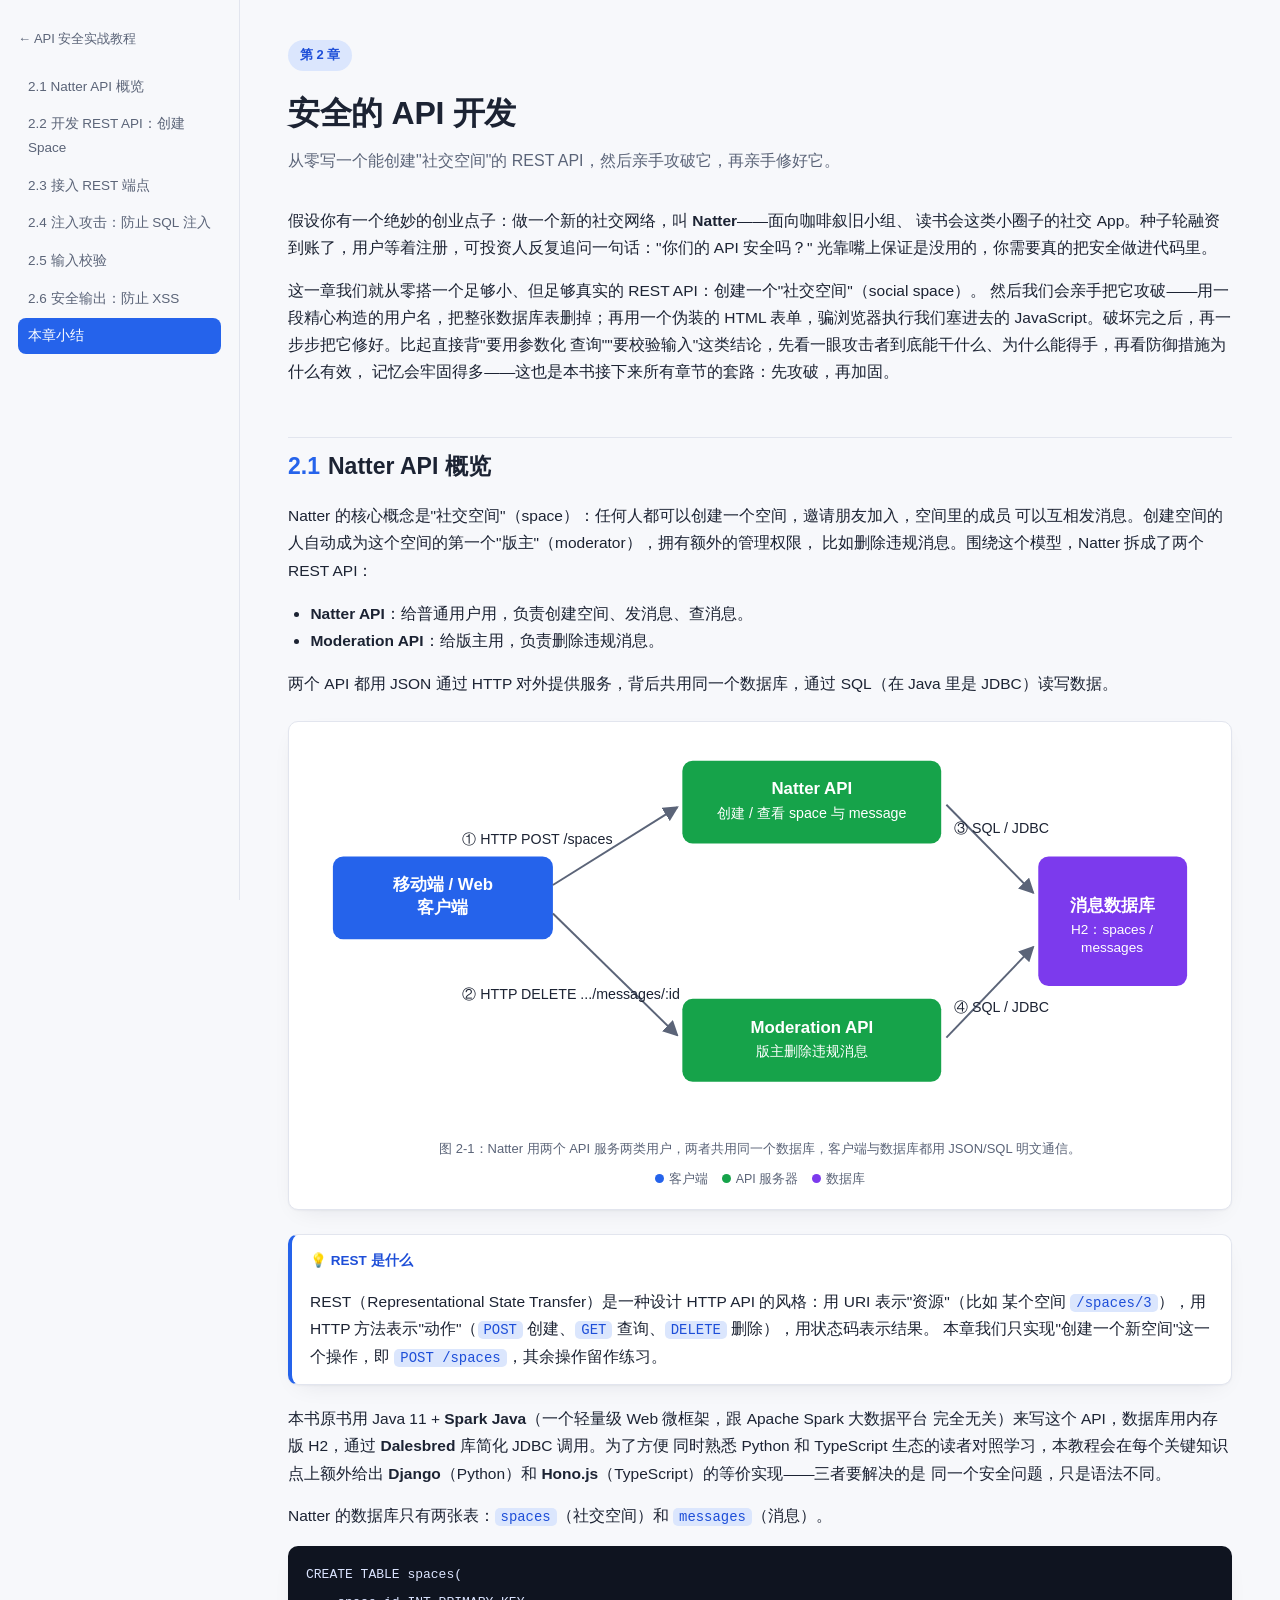
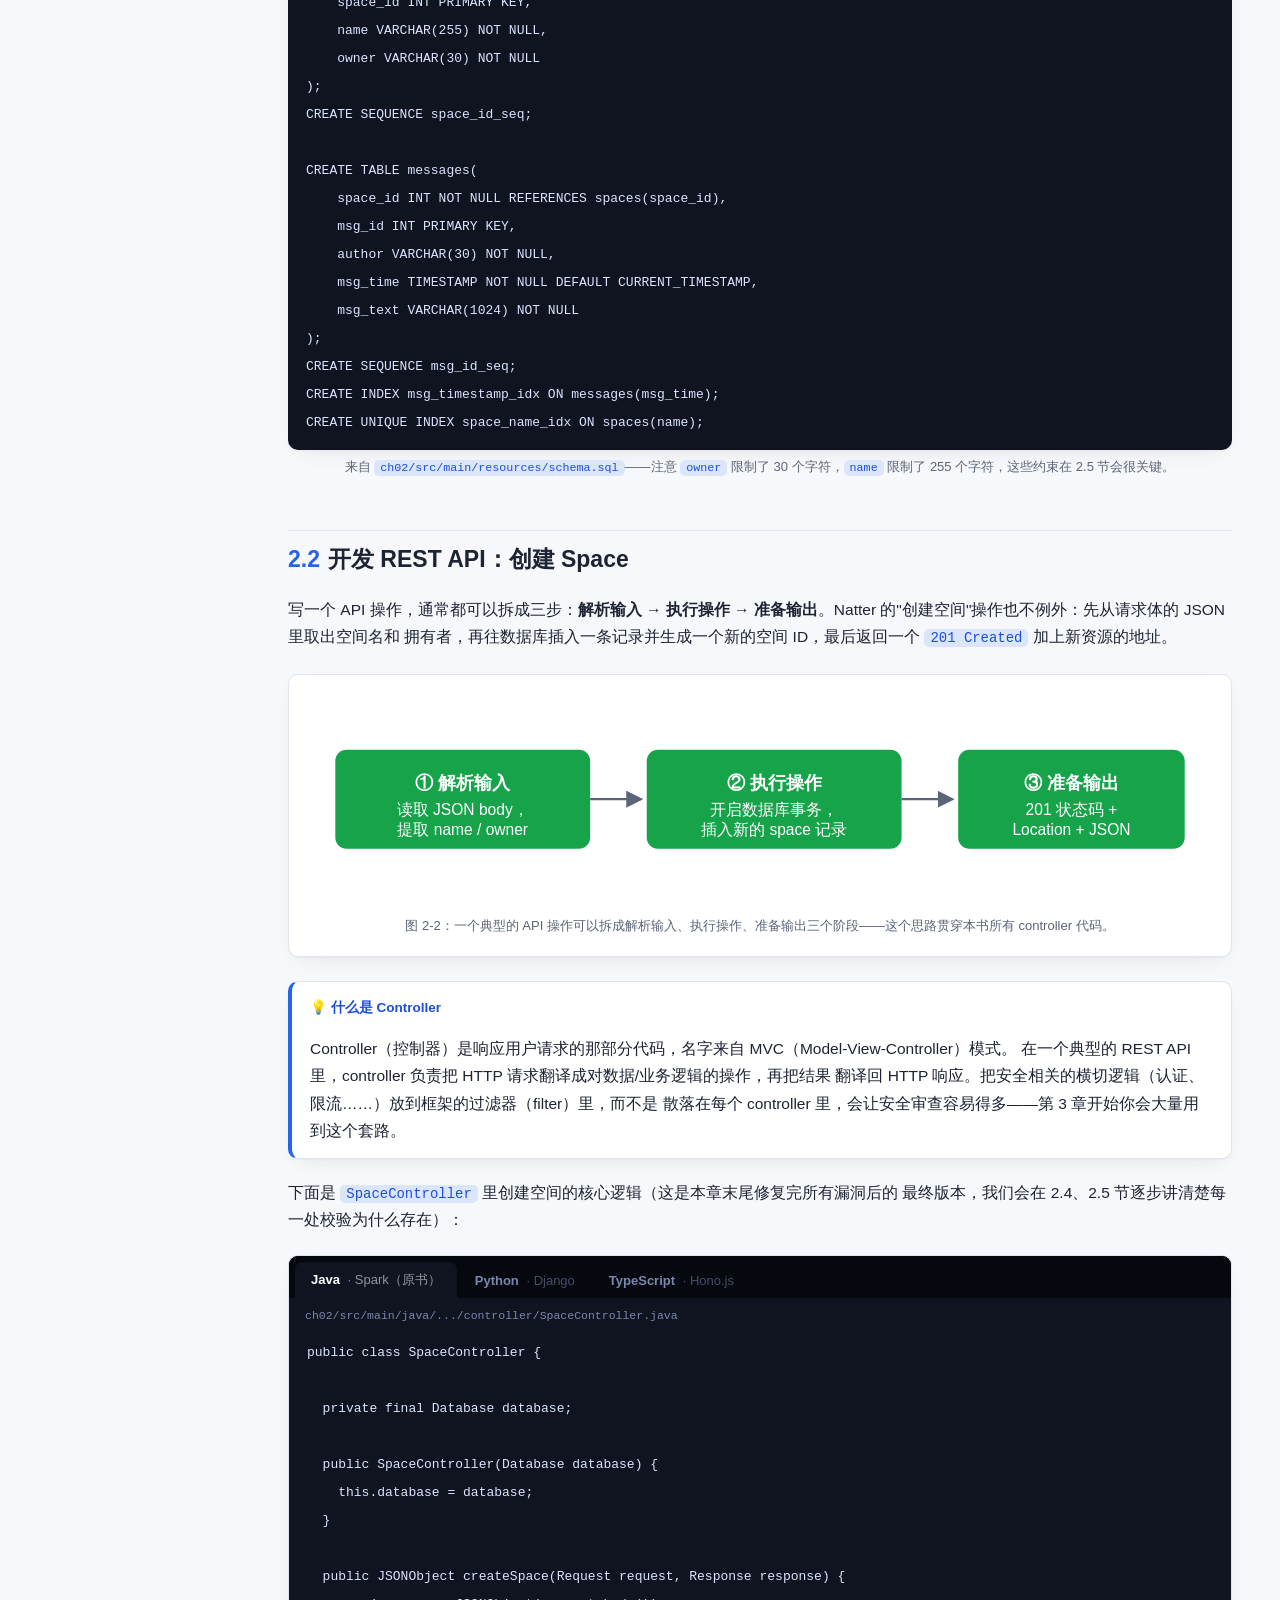
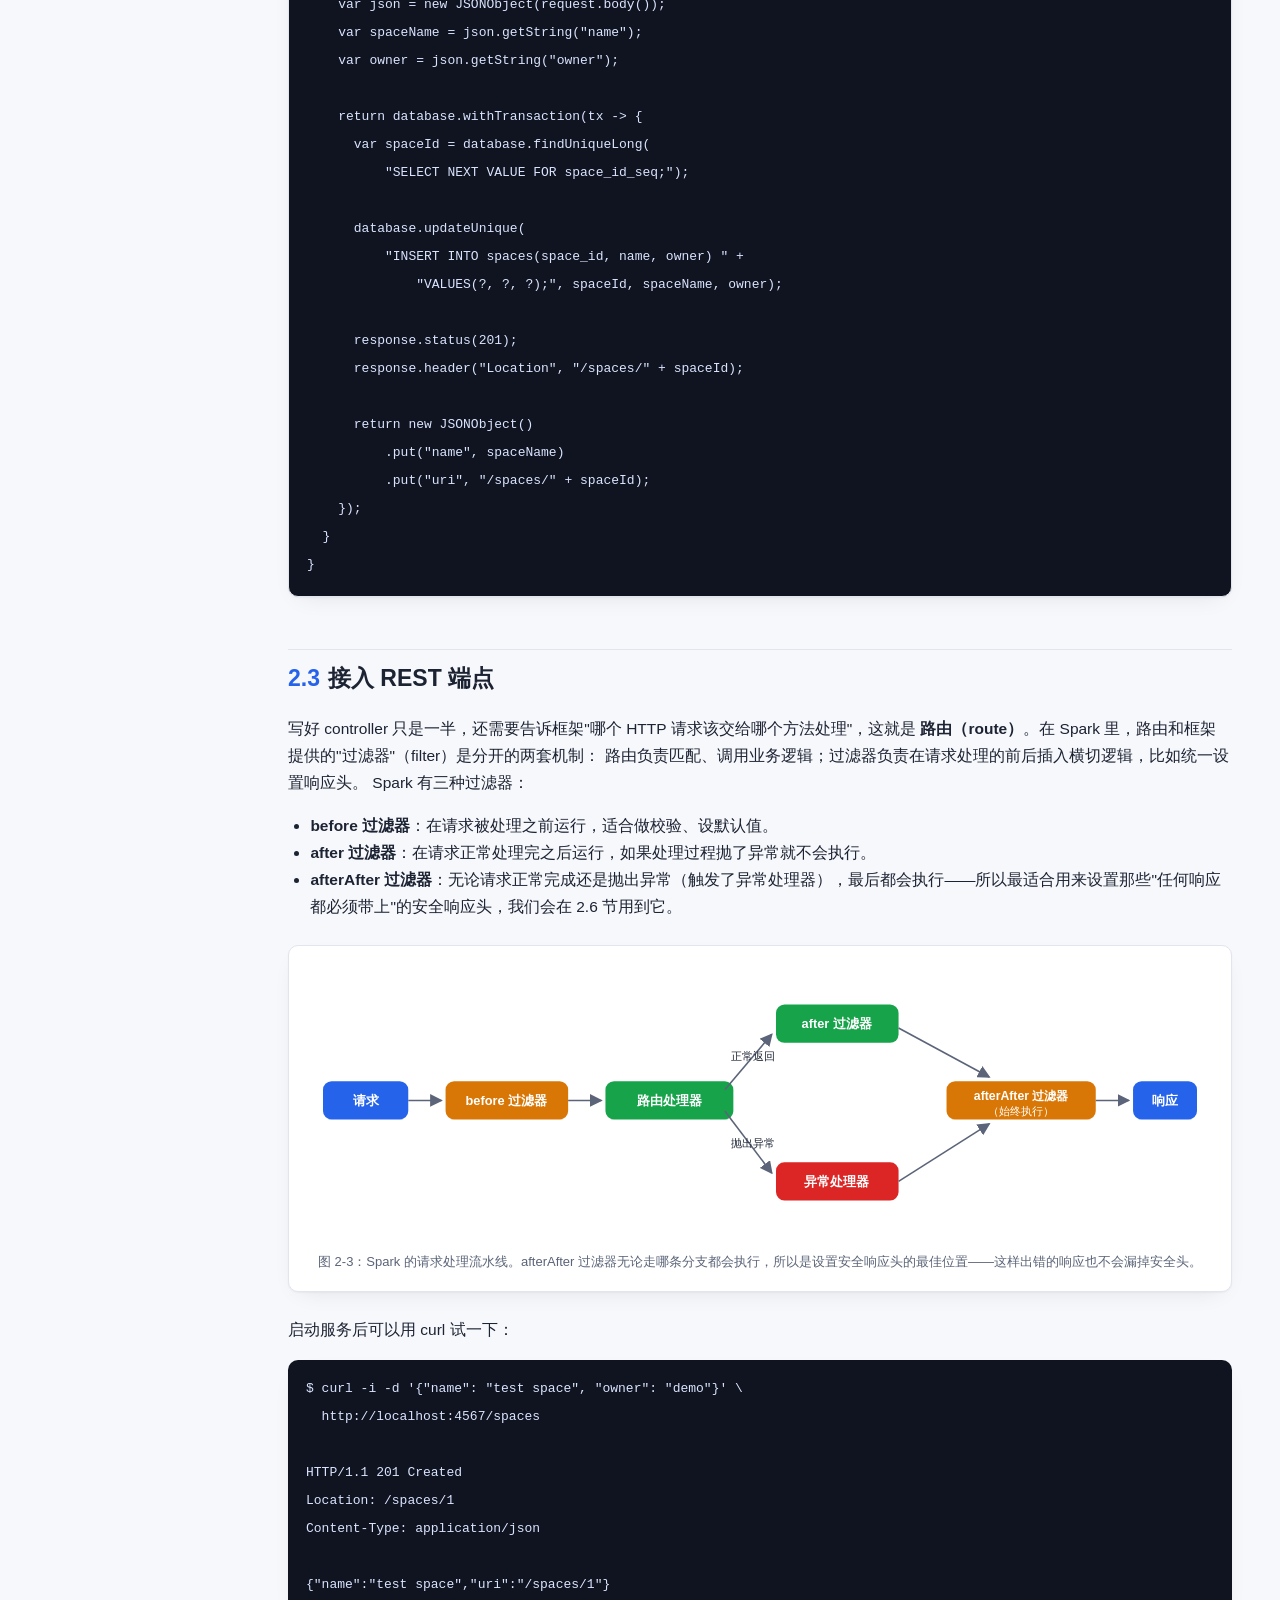
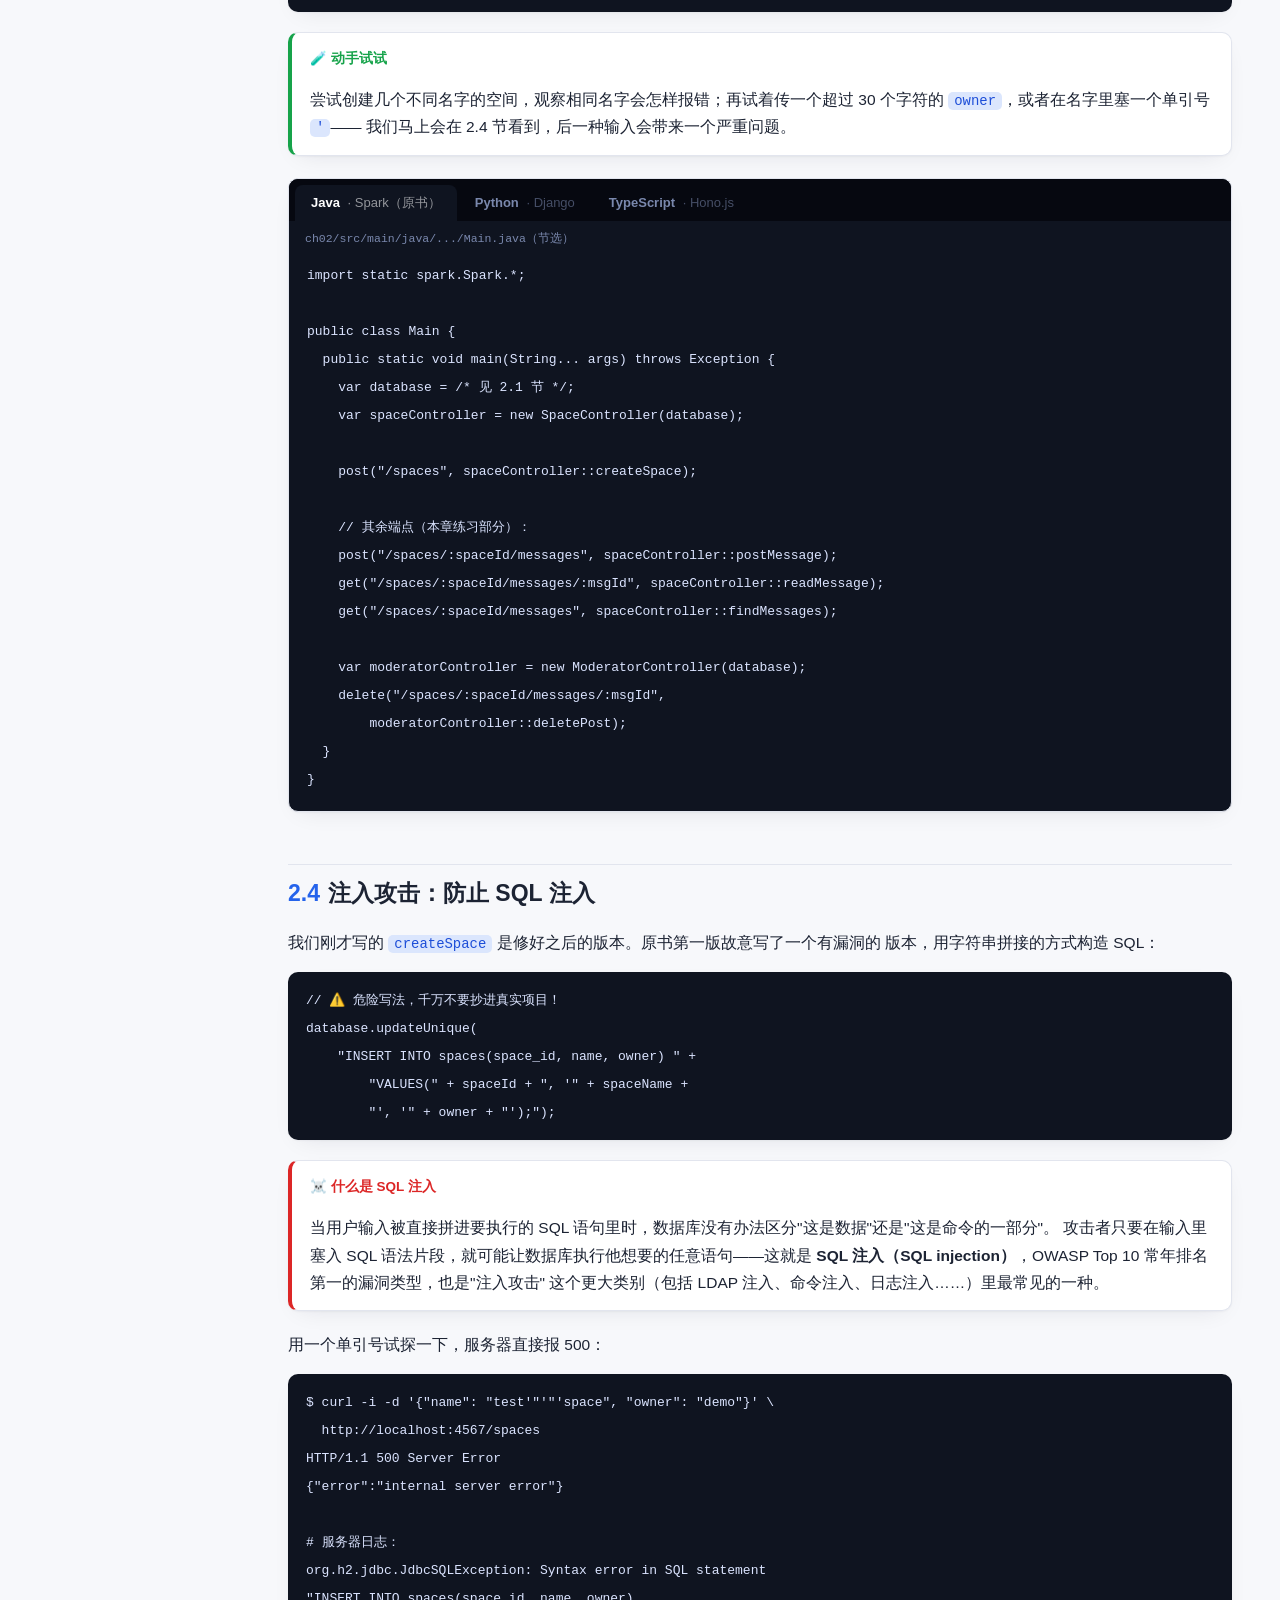
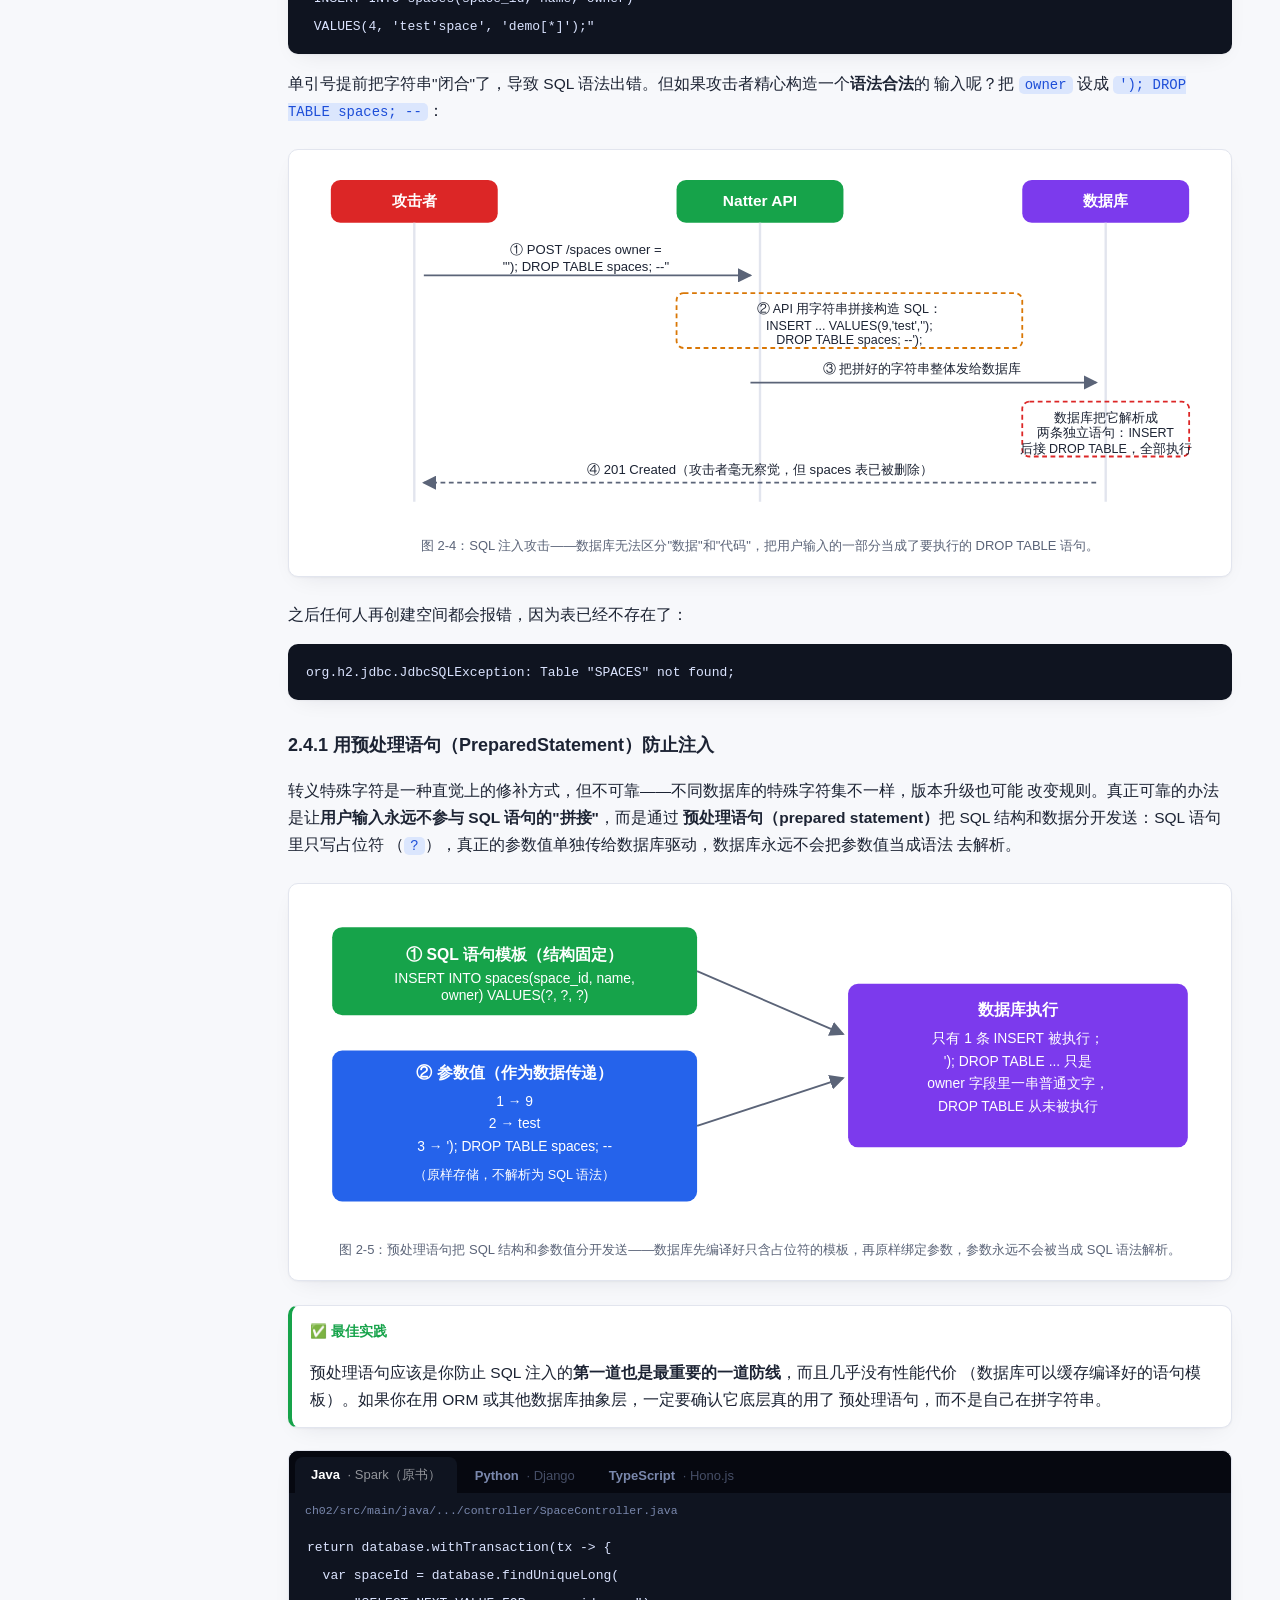
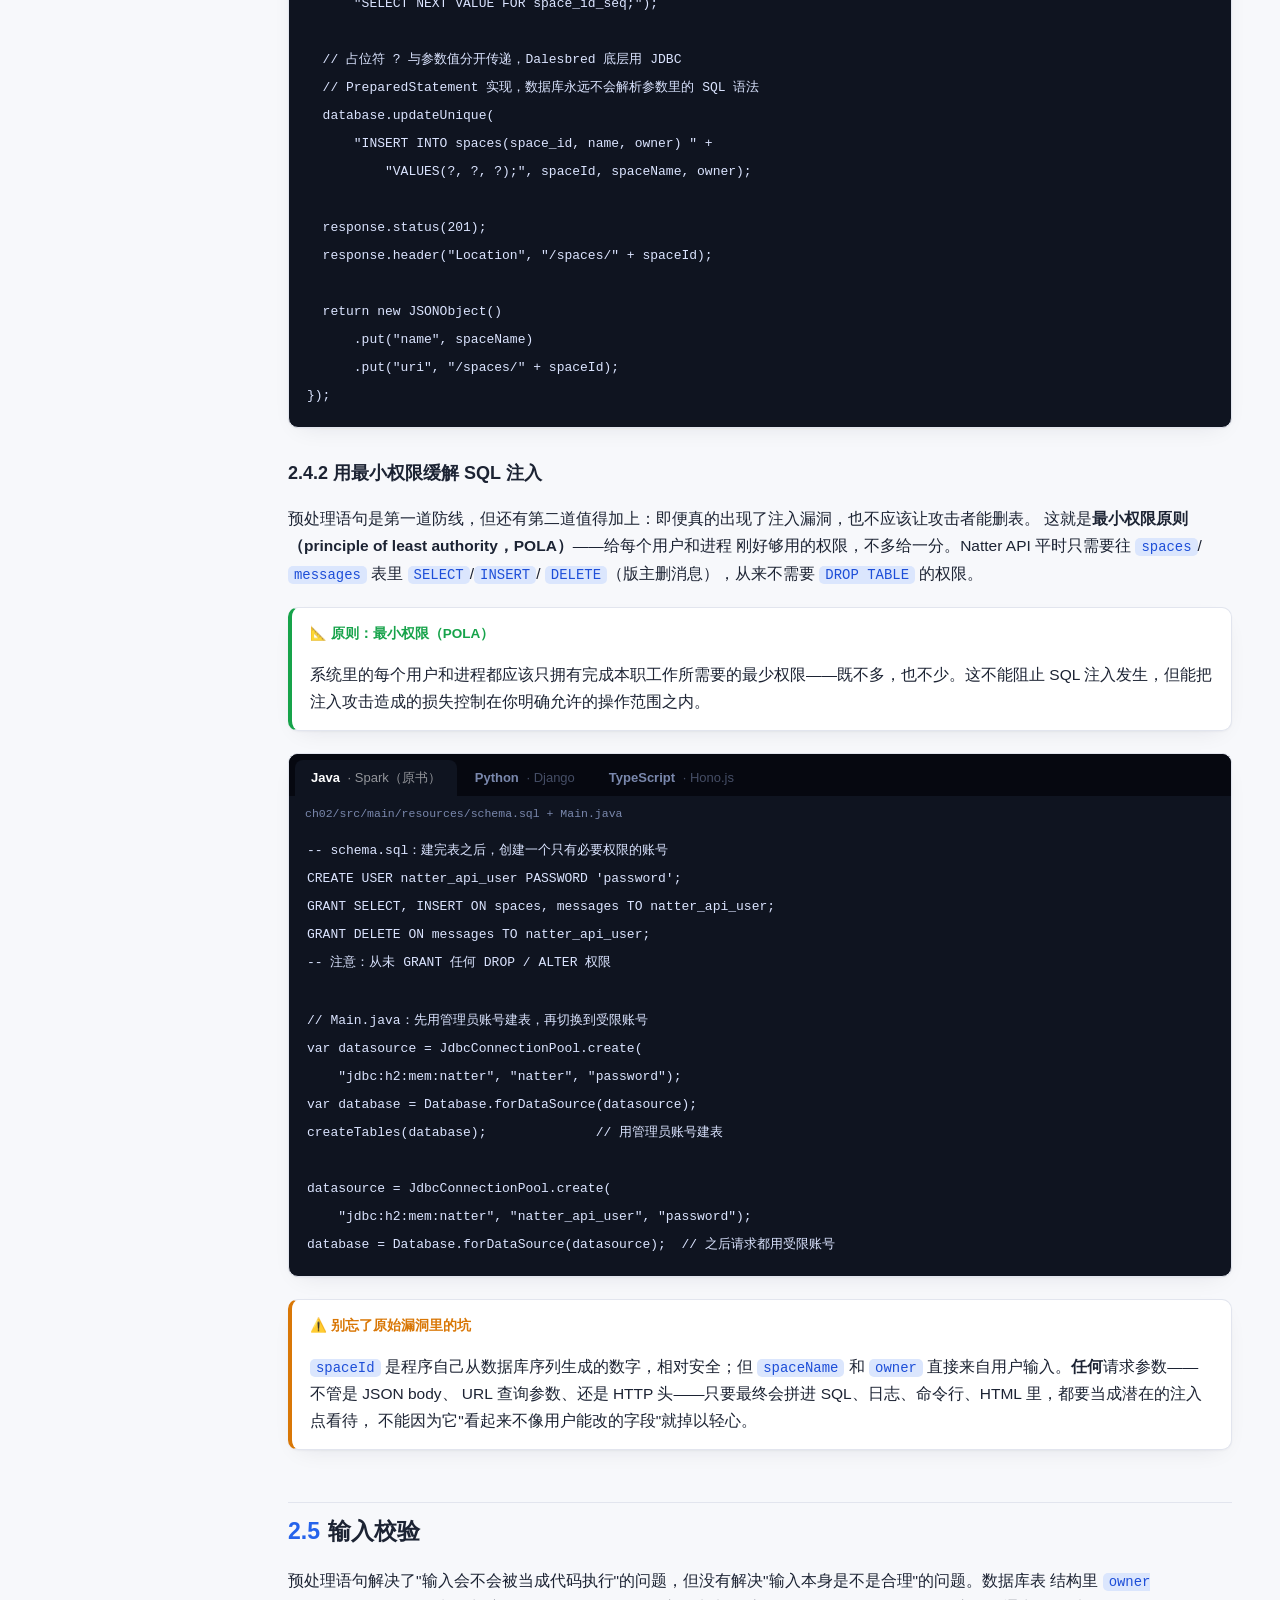
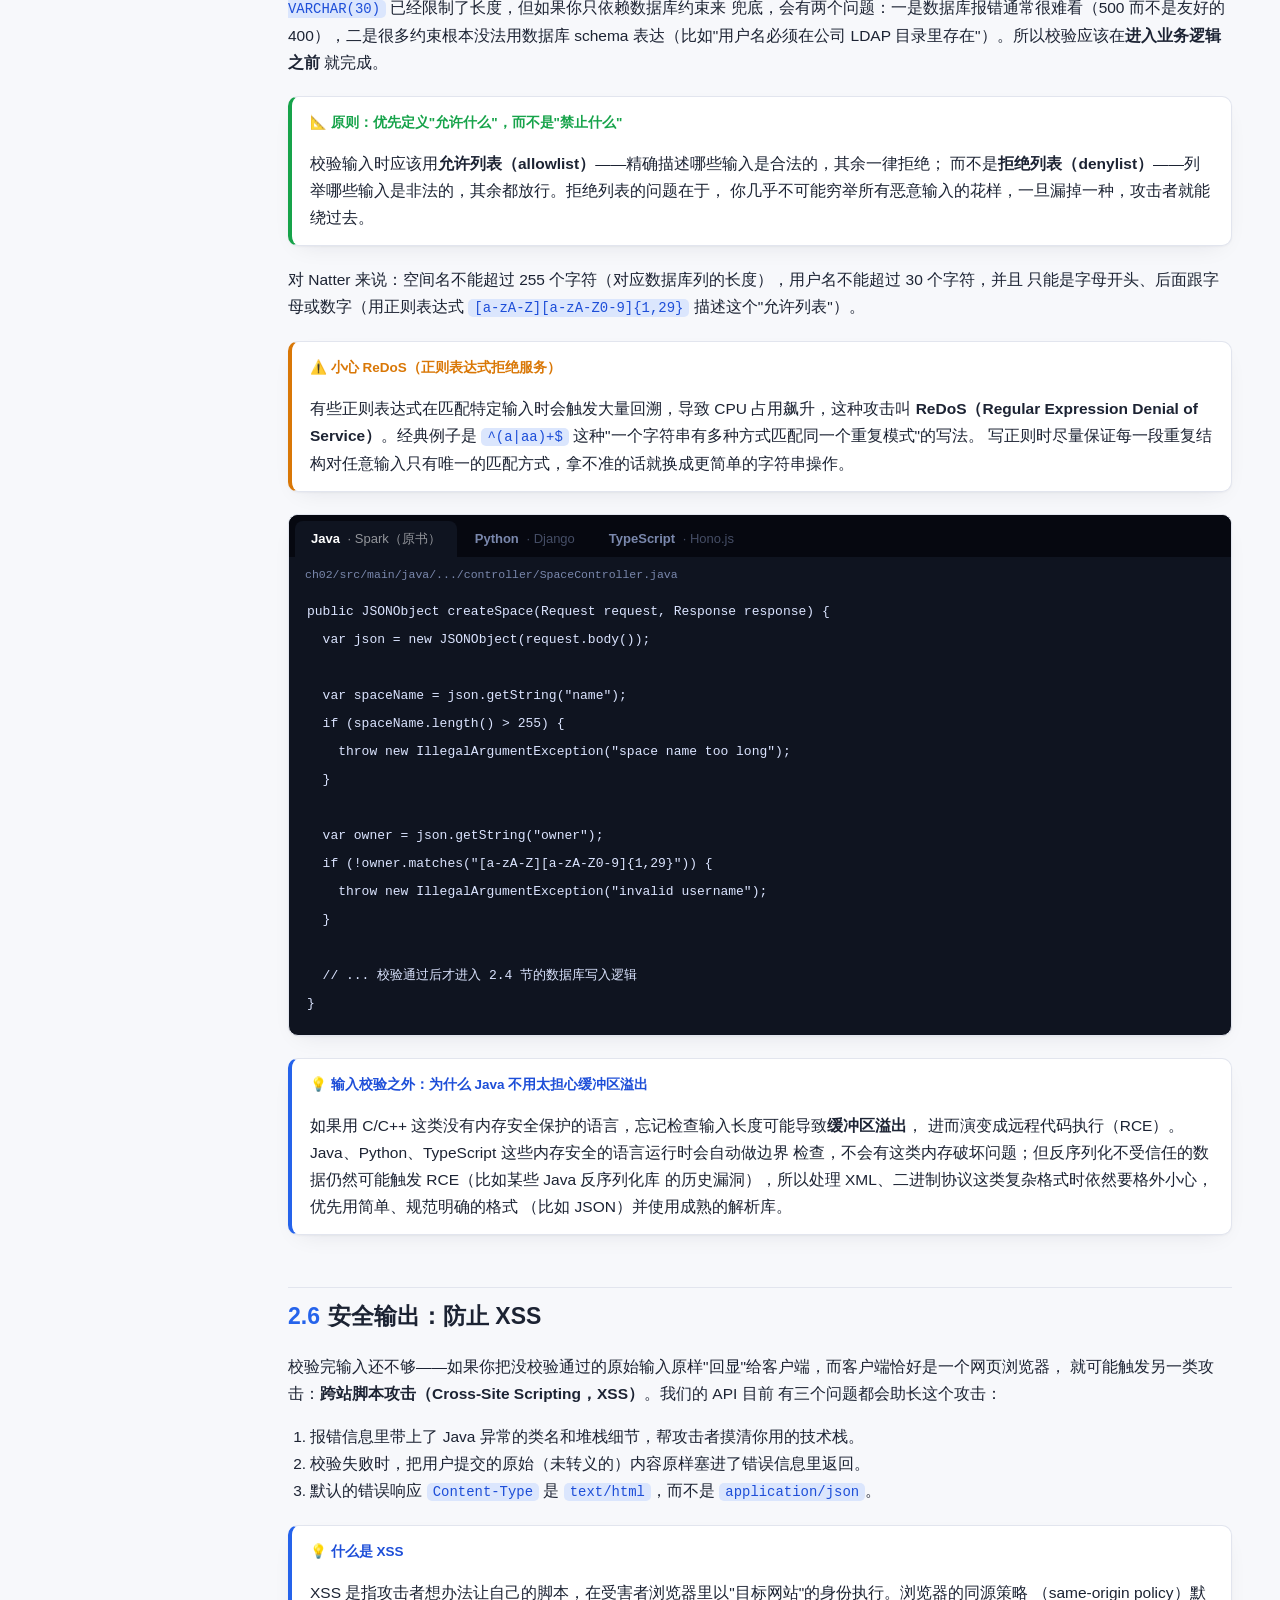
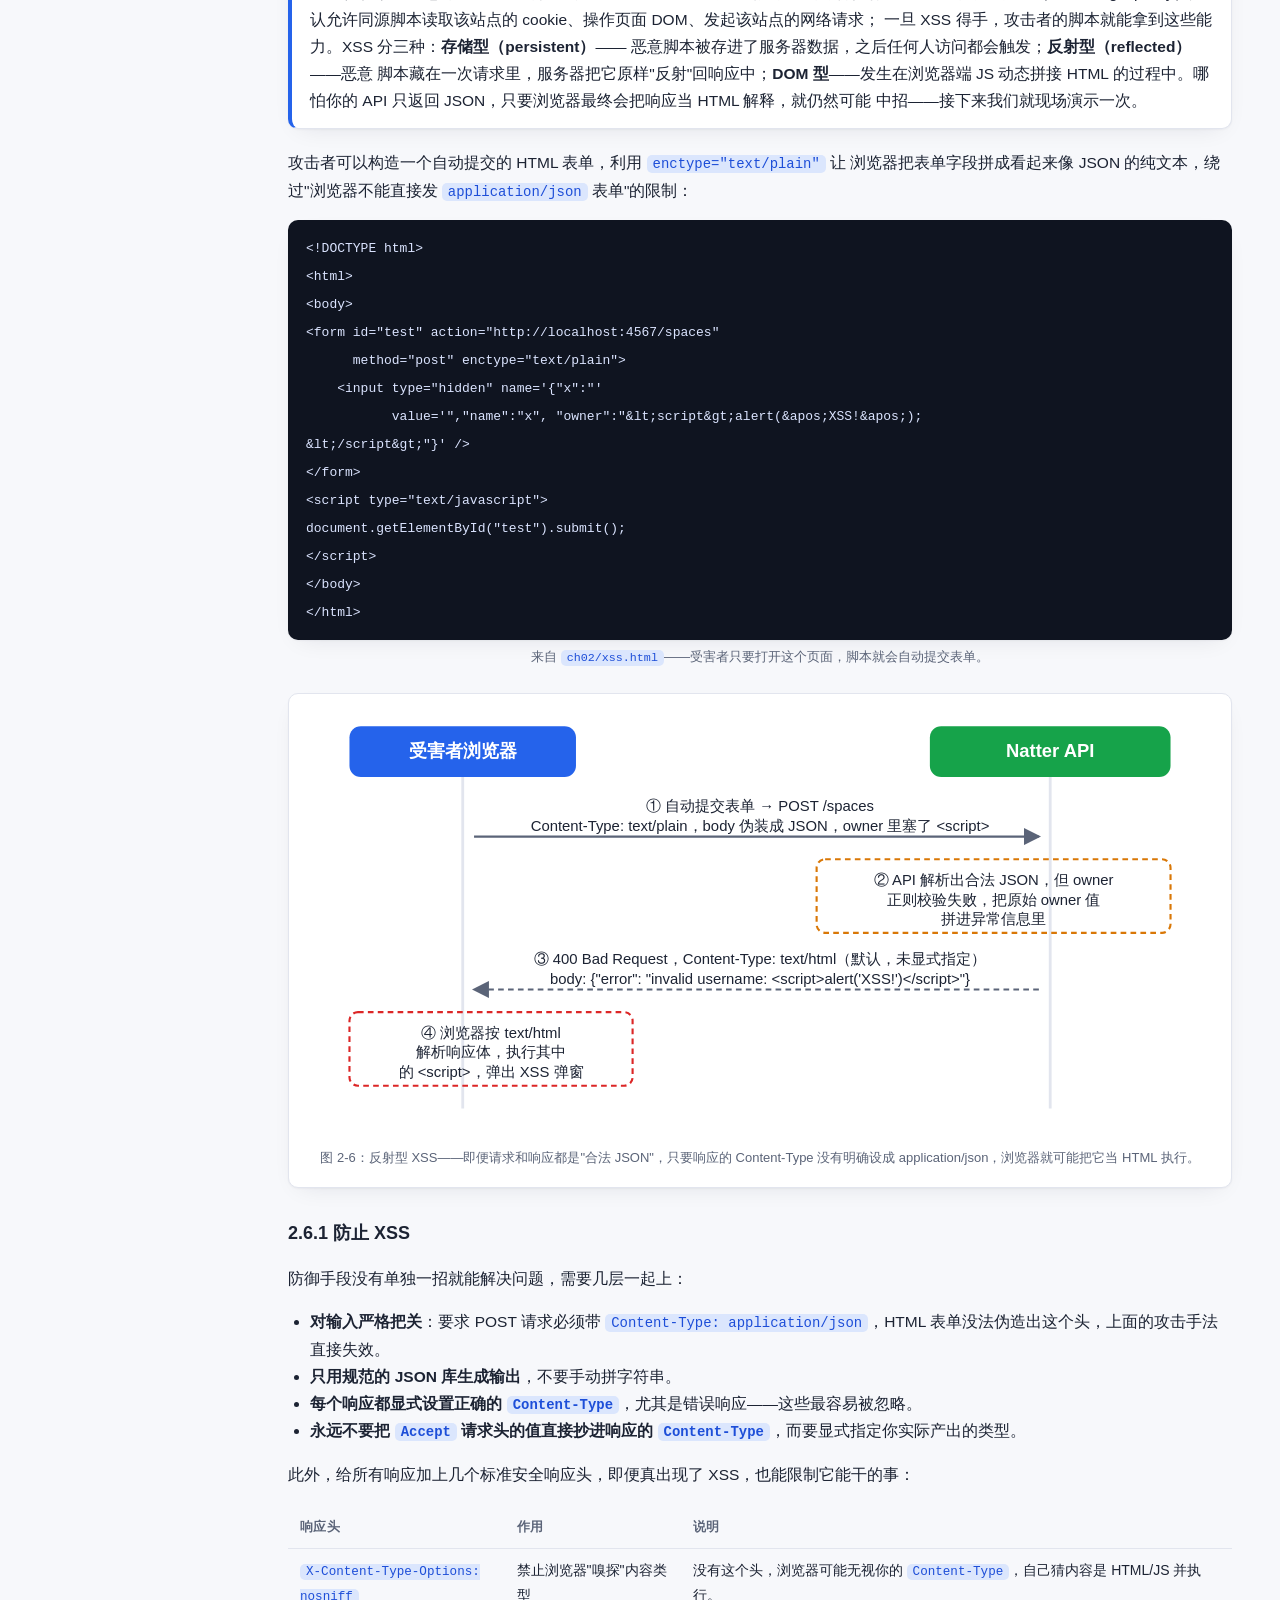
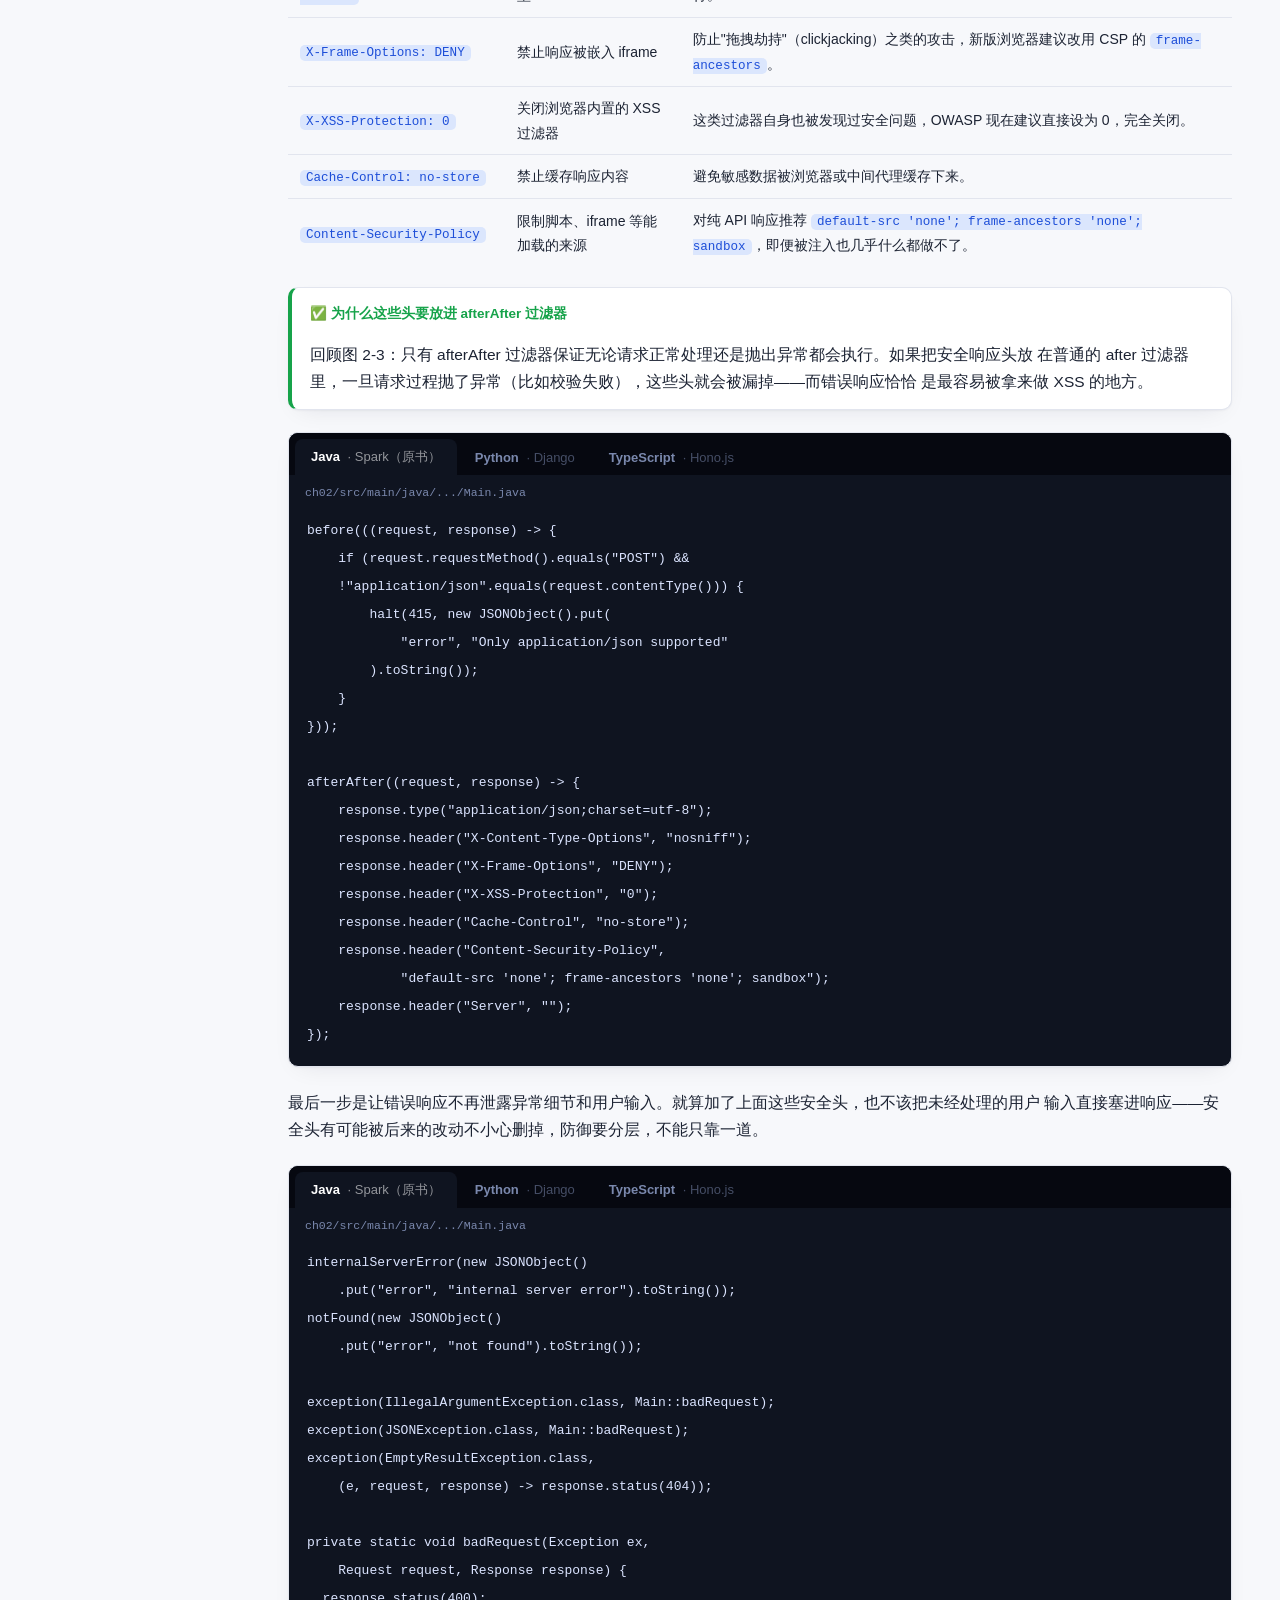
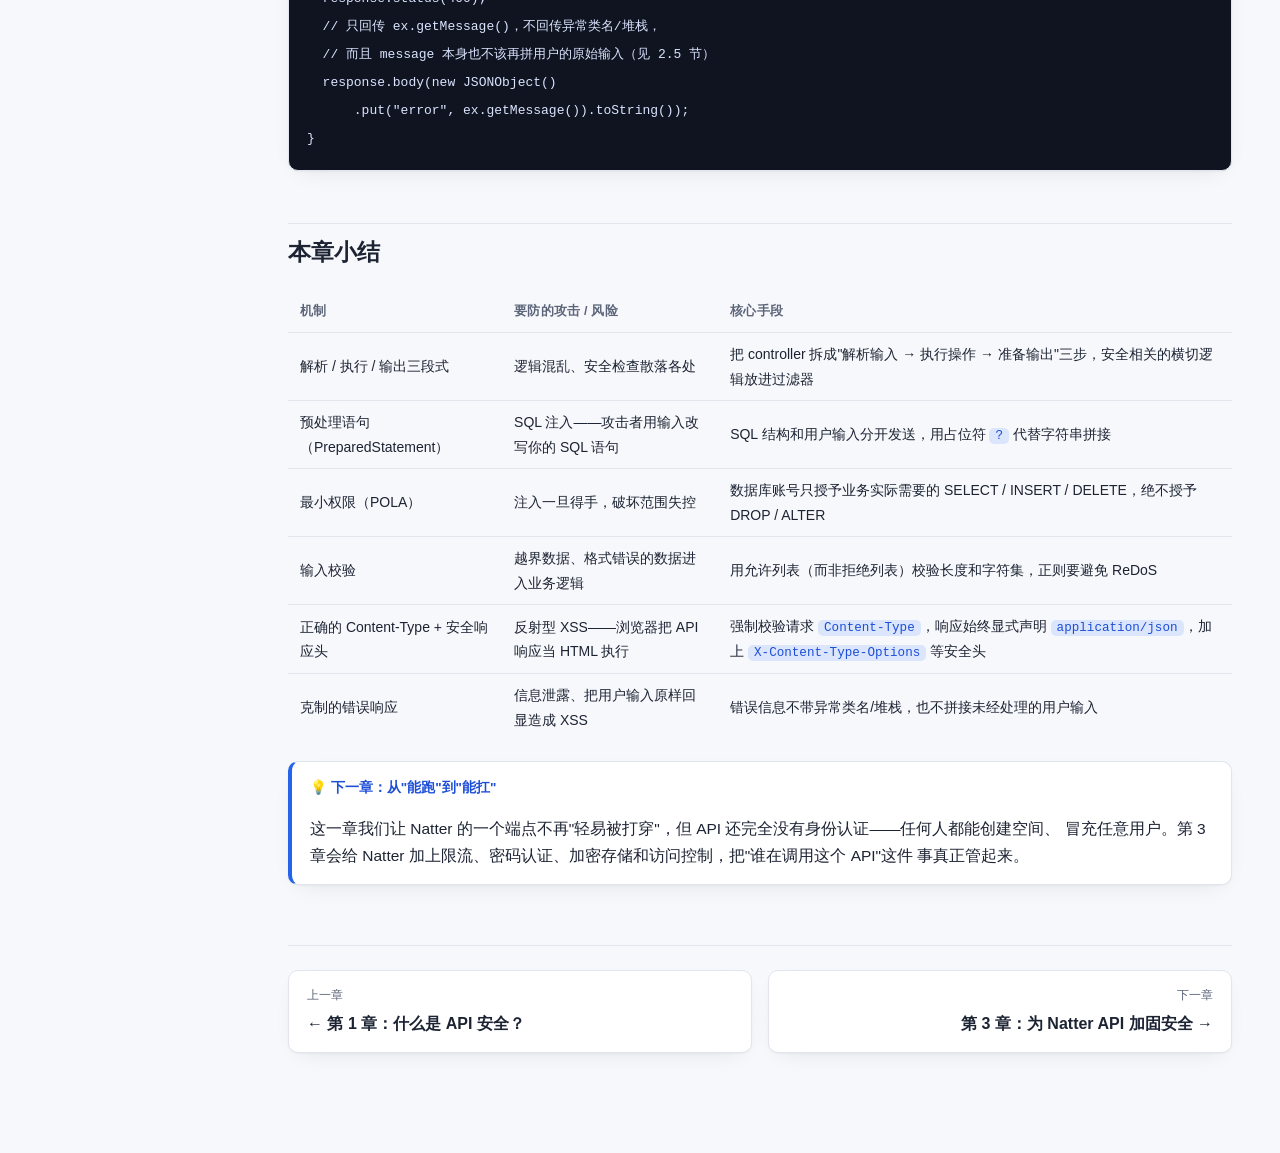
==== ch02/tutorial.html @ 46d84a1b "Add Natter book source and Chinese teaching tutorials for all 13 chapters Import the original API Se" ====
<!doctype html>
<html lang="zh-CN">
<head>
<meta charset="utf-8">
<meta name="viewport" content="width=device-width, initial-scale=1">
<title>第 2 章：安全的 API 开发 · API 安全实战教程</title>
<link rel="stylesheet" href="../assets/tutorial.css">
</head>
<body>
<div class="layout">
  <aside class="sidebar">
    <a class="brand" href="../index.html">← API 安全实战教程</a>
    <nav>
      <a href="#s1">2.1 Natter API 概览</a>
      <a href="#s2">2.2 开发 REST API：创建 Space</a>
      <a href="#s3">2.3 接入 REST 端点</a>
      <a href="#s4">2.4 注入攻击：防止 SQL 注入</a>
      <a href="#s5">2.5 输入校验</a>
      <a href="#s6">2.6 安全输出：防止 XSS</a>
      <a href="#s7">本章小结</a>
    </nav>
  </aside>
  <main>
    <span class="kicker">第 2 章</span>
    <h1>安全的 API 开发</h1>
    <p class="subtitle">从零写一个能创建"社交空间"的 REST API，然后亲手攻破它，再亲手修好它。</p>

    <p>
      假设你有一个绝妙的创业点子：做一个新的社交网络，叫 <strong>Natter</strong>——面向咖啡叙旧小组、
      读书会这类小圈子的社交 App。种子轮融资到账了，用户等着注册，可投资人反复追问一句话："你们的
      API 安全吗？" 光靠嘴上保证是没用的，你需要真的把安全做进代码里。
    </p>
    <p>
      这一章我们就从零搭一个足够小、但足够真实的 REST API：创建一个"社交空间"（social space）。
      然后我们会亲手把它攻破——用一段精心构造的用户名，把整张数据库表删掉；再用一个伪装的 HTML
      表单，骗浏览器执行我们塞进去的 JavaScript。破坏完之后，再一步步把它修好。比起直接背"要用参数化
      查询""要校验输入"这类结论，先看一眼攻击者到底能干什么、为什么能得手，再看防御措施为什么有效，
      记忆会牢固得多——这也是本书接下来所有章节的套路：先攻破，再加固。
    </p>

    <h2 id="s1"><span class="num">2.1</span>Natter API 概览</h2>
    <p>
      Natter 的核心概念是"社交空间"（space）：任何人都可以创建一个空间，邀请朋友加入，空间里的成员
      可以互相发消息。创建空间的人自动成为这个空间的第一个"版主"（moderator），拥有额外的管理权限，
      比如删除违规消息。围绕这个模型，Natter 拆成了两个 REST API：
    </p>
    <ul>
      <li><strong>Natter API</strong>：给普通用户用，负责创建空间、发消息、查消息。</li>
      <li><strong>Moderation API</strong>：给版主用，负责删除违规消息。</li>
    </ul>
    <p>两个 API 都用 JSON 通过 HTTP 对外提供服务，背后共用同一个数据库，通过 SQL（在 Java 里是 JDBC）读写数据。</p>

    <figure class="diagram">
      <svg viewBox="0 0 700 300" role="img" aria-label="Natter 部署架构：客户端通过 HTTP 访问 Natter API 和 Moderation API，两者都通过 SQL 连接同一个数据库">
        <defs>
          <marker id="arrow1" markerWidth="8" markerHeight="8" refX="7" refY="4" orient="auto">
            <path d="M0,0 L8,4 L0,8 Z" fill="#5b6478"/>
          </marker>
        </defs>
        <rect x="20" y="90" width="170" height="64" rx="8" fill="#2563eb"/>
        <text x="105" y="116" text-anchor="middle" fill="#fff" font-size="13" font-weight="600">移动端 / Web</text>
        <text x="105" y="134" text-anchor="middle" fill="#fff" font-size="13" font-weight="600">客户端</text>

        <rect x="290" y="16" width="200" height="64" rx="8" fill="#16a34a"/>
        <text x="390" y="42" text-anchor="middle" fill="#fff" font-size="13" font-weight="600">Natter API</text>
        <text x="390" y="60" text-anchor="middle" fill="#fff" font-size="11">创建 / 查看 space 与 message</text>

        <rect x="290" y="200" width="200" height="64" rx="8" fill="#16a34a"/>
        <text x="390" y="226" text-anchor="middle" fill="#fff" font-size="13" font-weight="600">Moderation API</text>
        <text x="390" y="244" text-anchor="middle" fill="#fff" font-size="11">版主删除违规消息</text>

        <rect x="565" y="90" width="115" height="100" rx="8" fill="#7c3aed"/>
        <text x="622" y="132" text-anchor="middle" fill="#fff" font-size="13" font-weight="600">消息数据库</text>
        <text x="622" y="150" text-anchor="middle" fill="#fff" font-size="10.5">H2：spaces /</text>
        <text x="622" y="164" text-anchor="middle" fill="#fff" font-size="10.5">messages</text>

        <line x1="190" y1="112" x2="286" y2="52" stroke="#5b6478" stroke-width="1.5" marker-end="url(#arrow1)"/>
        <line x1="190" y1="134" x2="286" y2="228" stroke="#5b6478" stroke-width="1.5" marker-end="url(#arrow1)"/>
        <line x1="494" y1="50" x2="561" y2="118" stroke="#5b6478" stroke-width="1.5" marker-end="url(#arrow1)"/>
        <line x1="494" y1="230" x2="561" y2="160" stroke="#5b6478" stroke-width="1.5" marker-end="url(#arrow1)"/>

        <text x="120" y="80" font-size="11" fill="#1c2333">① HTTP POST /spaces</text>
        <text x="120" y="200" font-size="11" fill="#1c2333">② HTTP DELETE .../messages/:id</text>
        <text x="500" y="72" font-size="11" fill="#1c2333">③ SQL / JDBC</text>
        <text x="500" y="210" font-size="11" fill="#1c2333">④ SQL / JDBC</text>
      </svg>
      <figcaption>图 2-1：Natter 用两个 API 服务两类用户，两者共用同一个数据库，客户端与数据库都用 JSON/SQL 明文通信。</figcaption>
      <div class="legend">
        <span><span class="dot" style="background:#2563eb"></span>客户端</span>
        <span><span class="dot" style="background:#16a34a"></span>API 服务器</span>
        <span><span class="dot" style="background:#7c3aed"></span>数据库</span>
      </div>
    </figure>

    <div class="callout note">
      <div class="title">💡 REST 是什么</div>
      <p>
        REST（Representational State Transfer）是一种设计 HTTP API 的风格：用 URI 表示"资源"（比如
        某个空间 <code class="inline">/spaces/3</code>），用 HTTP 方法表示"动作"（<code class="inline">POST</code>
        创建、<code class="inline">GET</code> 查询、<code class="inline">DELETE</code> 删除），用状态码表示结果。
        本章我们只实现"创建一个新空间"这一个操作，即 <code class="inline">POST /spaces</code>，其余操作留作练习。
      </p>
    </div>

    <p>
      本书原书用 Java 11 + <strong>Spark Java</strong>（一个轻量级 Web 微框架，跟 Apache Spark 大数据平台
      完全无关）来写这个 API，数据库用内存版 H2，通过 <strong>Dalesbred</strong> 库简化 JDBC 调用。为了方便
      同时熟悉 Python 和 TypeScript 生态的读者对照学习，本教程会在每个关键知识点上额外给出
      <strong>Django</strong>（Python）和 <strong>Hono.js</strong>（TypeScript）的等价实现——三者要解决的是
      同一个安全问题，只是语法不同。
    </p>

    <p>Natter 的数据库只有两张表：<code class="inline">spaces</code>（社交空间）和 <code class="inline">messages</code>（消息）。</p>

    <pre class="plain"><code>CREATE TABLE spaces(
    space_id INT PRIMARY KEY,
    name VARCHAR(255) NOT NULL,
    owner VARCHAR(30) NOT NULL
);
CREATE SEQUENCE space_id_seq;

CREATE TABLE messages(
    space_id INT NOT NULL REFERENCES spaces(space_id),
    msg_id INT PRIMARY KEY,
    author VARCHAR(30) NOT NULL,
    msg_time TIMESTAMP NOT NULL DEFAULT CURRENT_TIMESTAMP,
    msg_text VARCHAR(1024) NOT NULL
);
CREATE SEQUENCE msg_id_seq;
CREATE INDEX msg_timestamp_idx ON messages(msg_time);
CREATE UNIQUE INDEX space_name_idx ON spaces(name);</code></pre>
    <p style="text-align:center;color:var(--text-dim);font-size:13px;margin-top:-10px;">
      来自 <code class="inline">ch02/src/main/resources/schema.sql</code>——注意 <code class="inline">owner</code>
      限制了 30 个字符，<code class="inline">name</code> 限制了 255 个字符，这些约束在 2.5 节会很关键。
    </p>

    <h2 id="s2"><span class="num">2.2</span>开发 REST API：创建 Space</h2>
    <p>
      写一个 API 操作，通常都可以拆成三步：<strong>解析输入</strong> → <strong>执行操作</strong> →
      <strong>准备输出</strong>。Natter 的"创建空间"操作也不例外：先从请求体的 JSON 里取出空间名和
      拥有者，再往数据库插入一条记录并生成一个新的空间 ID，最后返回一个 <code class="inline">201 Created</code>
      加上新资源的地址。
    </p>

    <figure class="diagram">
      <svg viewBox="0 0 640 150" role="img" aria-label="API 操作的三个阶段：解析输入、执行操作、准备输出">
        <defs>
          <marker id="arrow2" markerWidth="8" markerHeight="8" refX="7" refY="4" orient="auto">
            <path d="M0,0 L8,4 L0,8 Z" fill="#5b6478"/>
          </marker>
        </defs>
        <rect x="20" y="40" width="180" height="70" rx="8" fill="#16a34a"/>
        <text x="110" y="68" text-anchor="middle" fill="#fff" font-size="13" font-weight="600">① 解析输入</text>
        <text x="110" y="86" text-anchor="middle" fill="#fff" font-size="11">读取 JSON body，</text>
        <text x="110" y="100" text-anchor="middle" fill="#fff" font-size="11">提取 name / owner</text>

        <rect x="240" y="40" width="180" height="70" rx="8" fill="#16a34a"/>
        <text x="330" y="68" text-anchor="middle" fill="#fff" font-size="13" font-weight="600">② 执行操作</text>
        <text x="330" y="86" text-anchor="middle" fill="#fff" font-size="11">开启数据库事务，</text>
        <text x="330" y="100" text-anchor="middle" fill="#fff" font-size="11">插入新的 space 记录</text>

        <rect x="460" y="40" width="160" height="70" rx="8" fill="#16a34a"/>
        <text x="540" y="68" text-anchor="middle" fill="#fff" font-size="13" font-weight="600">③ 准备输出</text>
        <text x="540" y="86" text-anchor="middle" fill="#fff" font-size="11">201 状态码 +</text>
        <text x="540" y="100" text-anchor="middle" fill="#fff" font-size="11">Location + JSON</text>

        <line x1="200" y1="75" x2="236" y2="75" stroke="#5b6478" stroke-width="1.5" marker-end="url(#arrow2)"/>
        <line x1="420" y1="75" x2="456" y2="75" stroke="#5b6478" stroke-width="1.5" marker-end="url(#arrow2)"/>
      </svg>
      <figcaption>图 2-2：一个典型的 API 操作可以拆成解析输入、执行操作、准备输出三个阶段——这个思路贯穿本书所有 controller 代码。</figcaption>
    </figure>

    <div class="callout note">
      <div class="title">💡 什么是 Controller</div>
      <p>
        Controller（控制器）是响应用户请求的那部分代码，名字来自 MVC（Model-View-Controller）模式。
        在一个典型的 REST API 里，controller 负责把 HTTP 请求翻译成对数据/业务逻辑的操作，再把结果
        翻译回 HTTP 响应。把安全相关的横切逻辑（认证、限流……）放到框架的过滤器（filter）里，而不是
        散落在每个 controller 里，会让安全审查容易得多——第 3 章开始你会大量用到这个套路。
      </p>
    </div>

    <p>
      下面是 <code class="inline">SpaceController</code> 里创建空间的核心逻辑（这是本章末尾修复完所有漏洞后的
      最终版本，我们会在 2.4、2.5 节逐步讲清楚每一处校验为什么存在）：
    </p>

    <div class="code-compare">
      <div class="tab-bar">
        <button class="tab-btn" data-lang="java">Java <span class="fw">· Spark（原书）</span></button>
        <button class="tab-btn" data-lang="python">Python <span class="fw">· Django</span></button>
        <button class="tab-btn" data-lang="js">TypeScript <span class="fw">· Hono.js</span></button>
      </div>
      <div class="tab-panel" data-lang="java">
        <div class="file-path">ch02/src/main/java/.../controller/SpaceController.java</div>
        <pre><code>public class SpaceController {

  private final Database database;

  public SpaceController(Database database) {
    this.database = database;
  }

  public JSONObject createSpace(Request request, Response response) {
    var json = new JSONObject(request.body());
    var spaceName = json.getString("name");
    var owner = json.getString("owner");

    return database.withTransaction(tx -&gt; {
      var spaceId = database.findUniqueLong(
          "SELECT NEXT VALUE FOR space_id_seq;");

      database.updateUnique(
          "INSERT INTO spaces(space_id, name, owner) " +
              "VALUES(?, ?, ?);", spaceId, spaceName, owner);

      response.status(201);
      response.header("Location", "/spaces/" + spaceId);

      return new JSONObject()
          .put("name", spaceName)
          .put("uri", "/spaces/" + spaceId);
    });
  }
}</code></pre>
      </div>
      <div class="tab-panel" data-lang="python">
        <div class="file-path">spaces/models.py + spaces/views.py（教学示例）</div>
        <pre><code># spaces/models.py
from django.db import models

class Space(models.Model):
    name = models.CharField(max_length=255, unique=True)
    owner = models.CharField(max_length=30)

    class Meta:
        db_table = "spaces"


# spaces/views.py
import json
from django.http import JsonResponse

def create_space(request):
    body = json.loads(request.body)
    space_name = body["name"]
    owner = body["owner"]

    space = Space.objects.create(name=space_name, owner=owner)

    response = JsonResponse(
        {"name": space.name, "uri": f"/spaces/{space.id}"},
        status=201,
    )
    response["Location"] = f"/spaces/{space.id}"
    return response</code></pre>
      </div>
      <div class="tab-panel" data-lang="js">
        <div class="file-path">src/routes/spaces.ts（教学示例）</div>
        <pre><code>import { Hono } from 'hono'
import { db } from '../db'
import { spaces } from '../db/schema'

const app = new Hono()

app.post('/spaces', async (c) =&gt; {
  const body = await c.req.json()
  const spaceName: string = body.name
  const owner: string = body.owner

  const [row] = await db
    .insert(spaces)
    .values({ name: spaceName, owner })
    .returning({ id: spaces.id })

  c.header('Location', `/spaces/${row.id}`)
  return c.json({ name: spaceName, uri: `/spaces/${row.id}` }, 201)
})

export default app</code></pre>
      </div>
    </div>

    <h2 id="s3"><span class="num">2.3</span>接入 REST 端点</h2>
    <p>
      写好 controller 只是一半，还需要告诉框架"哪个 HTTP 请求该交给哪个方法处理"，这就是
      <strong>路由（route）</strong>。在 Spark 里，路由和框架提供的"过滤器"（filter）是分开的两套机制：
      路由负责匹配、调用业务逻辑；过滤器负责在请求处理的前后插入横切逻辑，比如统一设置响应头。
      Spark 有三种过滤器：
    </p>
    <ul>
      <li><strong>before 过滤器</strong>：在请求被处理之前运行，适合做校验、设默认值。</li>
      <li><strong>after 过滤器</strong>：在请求正常处理完之后运行，如果处理过程抛了异常就不会执行。</li>
      <li><strong>afterAfter 过滤器</strong>：无论请求正常完成还是抛出异常（触发了异常处理器），最后都会执行——所以最适合用来设置那些"任何响应都必须带上"的安全响应头，我们会在 2.6 节用到它。</li>
    </ul>

    <figure class="diagram">
      <svg viewBox="0 0 850 260" role="img" aria-label="Spark 请求处理流水线：请求先经过 before 过滤器，再进入路由处理器，正常结束走 after 过滤器、抛异常走异常处理器，最后统一汇入 afterAfter 过滤器">
        <defs>
          <marker id="arrow3" markerWidth="8" markerHeight="8" refX="7" refY="4" orient="auto">
            <path d="M0,0 L8,4 L0,8 Z" fill="#5b6478"/>
          </marker>
        </defs>
        <rect x="15" y="110" width="80" height="36" rx="8" fill="#2563eb"/>
        <text x="55" y="132" text-anchor="middle" fill="#fff" font-size="12" font-weight="600">请求</text>

        <rect x="130" y="110" width="115" height="36" rx="8" fill="#d97706"/>
        <text x="187" y="132" text-anchor="middle" fill="#fff" font-size="12" font-weight="600">before 过滤器</text>

        <rect x="280" y="110" width="120" height="36" rx="8" fill="#16a34a"/>
        <text x="340" y="132" text-anchor="middle" fill="#fff" font-size="12" font-weight="600">路由处理器</text>

        <rect x="440" y="38" width="115" height="36" rx="8" fill="#16a34a"/>
        <text x="497" y="60" text-anchor="middle" fill="#fff" font-size="12" font-weight="600">after 过滤器</text>

        <rect x="440" y="186" width="115" height="36" rx="8" fill="#dc2626"/>
        <text x="497" y="208" text-anchor="middle" fill="#fff" font-size="12" font-weight="600">异常处理器</text>

        <rect x="600" y="110" width="140" height="36" rx="8" fill="#d97706"/>
        <text x="670" y="128" text-anchor="middle" fill="#fff" font-size="11.5" font-weight="600">afterAfter 过滤器</text>
        <text x="670" y="142" text-anchor="middle" fill="#fff" font-size="10">（始终执行）</text>

        <rect x="775" y="110" width="60" height="36" rx="8" fill="#2563eb"/>
        <text x="805" y="132" text-anchor="middle" fill="#fff" font-size="12" font-weight="600">响应</text>

        <line x1="95" y1="128" x2="126" y2="128" stroke="#5b6478" stroke-width="1.5" marker-end="url(#arrow3)"/>
        <line x1="245" y1="128" x2="276" y2="128" stroke="#5b6478" stroke-width="1.5" marker-end="url(#arrow3)"/>
        <line x1="392" y1="118" x2="436" y2="66" stroke="#5b6478" stroke-width="1.5" marker-end="url(#arrow3)"/>
        <text x="398" y="90" font-size="10.5" fill="#1c2333">正常返回</text>
        <line x1="392" y1="138" x2="436" y2="196" stroke="#5b6478" stroke-width="1.5" marker-end="url(#arrow3)"/>
        <text x="398" y="172" font-size="10.5" fill="#1c2333">抛出异常</text>
        <line x1="555" y1="60" x2="640" y2="106" stroke="#5b6478" stroke-width="1.5" marker-end="url(#arrow3)"/>
        <line x1="555" y1="204" x2="640" y2="150" stroke="#5b6478" stroke-width="1.5" marker-end="url(#arrow3)"/>
        <line x1="740" y1="128" x2="771" y2="128" stroke="#5b6478" stroke-width="1.5" marker-end="url(#arrow3)"/>
      </svg>
      <figcaption>图 2-3：Spark 的请求处理流水线。afterAfter 过滤器无论走哪条分支都会执行，所以是设置安全响应头的最佳位置——这样出错的响应也不会漏掉安全头。</figcaption>
    </figure>

    <p>启动服务后可以用 curl 试一下：</p>
    <pre class="plain"><code>$ curl -i -d '{"name": "test space", "owner": "demo"}' \
  http://localhost:4567/spaces

HTTP/1.1 201 Created
Location: /spaces/1
Content-Type: application/json

{"name":"test space","uri":"/spaces/1"}</code></pre>

    <div class="callout tip">
      <div class="title">🧪 动手试试</div>
      <p>
        尝试创建几个不同名字的空间，观察相同名字会怎样报错；再试着传一个超过 30 个字符的
        <code class="inline">owner</code>，或者在名字里塞一个单引号 <code class="inline">'</code>——
        我们马上会在 2.4 节看到，后一种输入会带来一个严重问题。
      </p>
    </div>

    <div class="code-compare">
      <div class="tab-bar">
        <button class="tab-btn" data-lang="java">Java <span class="fw">· Spark（原书）</span></button>
        <button class="tab-btn" data-lang="python">Python <span class="fw">· Django</span></button>
        <button class="tab-btn" data-lang="js">TypeScript <span class="fw">· Hono.js</span></button>
      </div>
      <div class="tab-panel" data-lang="java">
        <div class="file-path">ch02/src/main/java/.../Main.java（节选）</div>
        <pre><code>import static spark.Spark.*;

public class Main {
  public static void main(String... args) throws Exception {
    var database = /* 见 2.1 节 */;
    var spaceController = new SpaceController(database);

    post("/spaces", spaceController::createSpace);

    // 其余端点（本章练习部分）：
    post("/spaces/:spaceId/messages", spaceController::postMessage);
    get("/spaces/:spaceId/messages/:msgId", spaceController::readMessage);
    get("/spaces/:spaceId/messages", spaceController::findMessages);

    var moderatorController = new ModeratorController(database);
    delete("/spaces/:spaceId/messages/:msgId",
        moderatorController::deletePost);
  }
}</code></pre>
      </div>
      <div class="tab-panel" data-lang="python">
        <div class="file-path">spaces/urls.py + natter/urls.py（教学示例）</div>
        <pre><code># spaces/urls.py
from django.urls import path
from . import views

urlpatterns = [
    path("spaces", views.create_space, name="create-space"),
    path("spaces/&lt;int:space_id&gt;/messages", views.post_message),
    path("spaces/&lt;int:space_id&gt;/messages/&lt;int:msg_id&gt;",
         views.read_message),
]

# natter/urls.py（项目总路由）
from django.urls import include, path

urlpatterns = [
    path("", include("spaces.urls")),
]</code></pre>
      </div>
      <div class="tab-panel" data-lang="js">
        <div class="file-path">src/index.ts（教学示例）</div>
        <pre><code>import { Hono } from 'hono'
import spaceRoutes from './routes/spaces'
import moderatorRoutes from './routes/moderator'

const app = new Hono()

app.route('/', spaceRoutes)      // 挂载 POST /spaces 等
app.route('/', moderatorRoutes)  // 挂载 DELETE /spaces/:id/messages/:id

export default app</code></pre>
      </div>
    </div>

    <h2 id="s4"><span class="num">2.4</span>注入攻击：防止 SQL 注入</h2>
    <p>
      我们刚才写的 <code class="inline">createSpace</code> 是修好之后的版本。原书第一版故意写了一个有漏洞的
      版本，用字符串拼接的方式构造 SQL：
    </p>
    <pre class="plain"><code>// ⚠️ 危险写法，千万不要抄进真实项目！
database.updateUnique(
    "INSERT INTO spaces(space_id, name, owner) " +
        "VALUES(" + spaceId + ", '" + spaceName +
        "', '" + owner + "');");</code></pre>

    <div class="callout danger">
      <div class="title">☠️ 什么是 SQL 注入</div>
      <p>
        当用户输入被直接拼进要执行的 SQL 语句里时，数据库没有办法区分"这是数据"还是"这是命令的一部分"。
        攻击者只要在输入里塞入 SQL 语法片段，就可能让数据库执行他想要的任意语句——这就是
        <strong>SQL 注入（SQL injection）</strong>，OWASP Top 10 常年排名第一的漏洞类型，也是"注入攻击"
        这个更大类别（包括 LDAP 注入、命令注入、日志注入……）里最常见的一种。
      </p>
    </div>

    <p>用一个单引号试探一下，服务器直接报 500：</p>
    <pre class="plain"><code>$ curl -i -d '{"name": "test'"'"'space", "owner": "demo"}' \
  http://localhost:4567/spaces
HTTP/1.1 500 Server Error
{"error":"internal server error"}

# 服务器日志：
org.h2.jdbc.JdbcSQLException: Syntax error in SQL statement
"INSERT INTO spaces(space_id, name, owner)
 VALUES(4, 'test'space', 'demo[*]');"</code></pre>
    <p>
      单引号提前把字符串"闭合"了，导致 SQL 语法出错。但如果攻击者精心构造一个<strong>语法合法</strong>的
      输入呢？把 <code class="inline">owner</code> 设成 <code class="inline">'); DROP TABLE spaces; --</code>：
    </p>

    <figure class="diagram">
      <svg viewBox="0 0 760 300" role="img" aria-label="SQL 注入攻击时序图：攻击者提交带恶意 owner 字段的请求，API 拼接字符串生成两条 SQL 语句，数据库依次执行 INSERT 和 DROP TABLE">
        <defs>
          <marker id="arrow4" markerWidth="8" markerHeight="8" refX="7" refY="4" orient="auto">
            <path d="M0,0 L8,4 L0,8 Z" fill="#5b6478"/>
          </marker>
        </defs>
        <rect x="20" y="10" width="140" height="36" rx="8" fill="#dc2626"/>
        <text x="90" y="32" text-anchor="middle" fill="#fff" font-size="13" font-weight="600">攻击者</text>

        <rect x="310" y="10" width="140" height="36" rx="8" fill="#16a34a"/>
        <text x="380" y="32" text-anchor="middle" fill="#fff" font-size="13" font-weight="600">Natter API</text>

        <rect x="600" y="10" width="140" height="36" rx="8" fill="#7c3aed"/>
        <text x="670" y="32" text-anchor="middle" fill="#fff" font-size="13" font-weight="600">数据库</text>

        <line x1="90" y1="46" x2="90" y2="280" stroke="#e2e5ee" stroke-width="2"/>
        <line x1="380" y1="46" x2="380" y2="280" stroke="#e2e5ee" stroke-width="2"/>
        <line x1="670" y1="46" x2="670" y2="280" stroke="#e2e5ee" stroke-width="2"/>

        <line x1="98" y1="90" x2="372" y2="90" stroke="#5b6478" stroke-width="1.5" marker-end="url(#arrow4)"/>
        <text x="234" y="72" text-anchor="middle" font-size="11" fill="#1c2333">① POST /spaces  owner =</text>
        <text x="234" y="86" text-anchor="middle" font-size="11" fill="#1c2333">"'); DROP TABLE spaces; --"</text>

        <rect x="310" y="105" width="290" height="46" rx="6" fill="none" stroke="#d97706" stroke-width="1.5" stroke-dasharray="4 3"/>
        <text x="455" y="122" text-anchor="middle" font-size="10.5" fill="#1c2333">② API 用字符串拼接构造 SQL：</text>
        <text x="455" y="136" text-anchor="middle" font-size="10.5" fill="#1c2333">INSERT ... VALUES(9,'test','');</text>
        <text x="455" y="148" text-anchor="middle" font-size="10.5" fill="#1c2333">DROP TABLE spaces; --');</text>

        <line x1="372" y1="180" x2="662" y2="180" stroke="#5b6478" stroke-width="1.5" marker-end="url(#arrow4)"/>
        <text x="516" y="172" text-anchor="middle" font-size="11" fill="#1c2333">③ 把拼好的字符串整体发给数据库</text>

        <rect x="600" y="196" width="140" height="46" rx="6" fill="none" stroke="#dc2626" stroke-width="1.5" stroke-dasharray="4 3"/>
        <text x="670" y="213" text-anchor="middle" font-size="10.5" fill="#1c2333">数据库把它解析成</text>
        <text x="670" y="226" text-anchor="middle" font-size="10.5" fill="#1c2333">两条独立语句：INSERT</text>
        <text x="670" y="239" text-anchor="middle" font-size="10.5" fill="#1c2333">后接 DROP TABLE，全部执行</text>

        <line x1="662" y1="264" x2="98" y2="264" stroke="#5b6478" stroke-width="1.5" stroke-dasharray="4 3" marker-end="url(#arrow4)"/>
        <text x="380" y="257" text-anchor="middle" font-size="11" fill="#1c2333">④ 201 Created（攻击者毫无察觉，但 spaces 表已被删除）</text>
      </svg>
      <figcaption>图 2-4：SQL 注入攻击——数据库无法区分"数据"和"代码"，把用户输入的一部分当成了要执行的 DROP TABLE 语句。</figcaption>
    </figure>

    <p>之后任何人再创建空间都会报错，因为表已经不存在了：</p>
    <pre class="plain"><code>org.h2.jdbc.JdbcSQLException: Table "SPACES" not found;</code></pre>

    <h3>2.4.1 用预处理语句（PreparedStatement）防止注入</h3>
    <p>
      转义特殊字符是一种直觉上的修补方式，但不可靠——不同数据库的特殊字符集不一样，版本升级也可能
      改变规则。真正可靠的办法是让<strong>用户输入永远不参与 SQL 语句的"拼接"</strong>，而是通过
      <strong>预处理语句（prepared statement）</strong>把 SQL 结构和数据分开发送：SQL 语句里只写占位符
      （<code class="inline">?</code>），真正的参数值单独传给数据库驱动，数据库永远不会把参数值当成语法
      去解析。
    </p>

    <figure class="diagram">
      <svg viewBox="0 0 720 260" role="img" aria-label="预处理语句把 SQL 模板和参数值分开发送给数据库，数据库只执行一条 INSERT，恶意片段只是被当作普通字符串数据存了进去">
        <defs>
          <marker id="arrow5" markerWidth="8" markerHeight="8" refX="7" refY="4" orient="auto">
            <path d="M0,0 L8,4 L0,8 Z" fill="#5b6478"/>
          </marker>
        </defs>
        <rect x="20" y="20" width="290" height="70" rx="8" fill="#16a34a"/>
        <text x="165" y="46" text-anchor="middle" fill="#fff" font-size="12.5" font-weight="600">① SQL 语句模板（结构固定）</text>
        <text x="165" y="64" text-anchor="middle" fill="#fff" font-size="11">INSERT INTO spaces(space_id, name,</text>
        <text x="165" y="78" text-anchor="middle" fill="#fff" font-size="11">owner) VALUES(?, ?, ?)</text>

        <rect x="20" y="118" width="290" height="120" rx="8" fill="#2563eb"/>
        <text x="165" y="140" text-anchor="middle" fill="#fff" font-size="12.5" font-weight="600">② 参数值（作为数据传递）</text>
        <text x="165" y="162" text-anchor="middle" fill="#fff" font-size="11">1 → 9</text>
        <text x="165" y="180" text-anchor="middle" fill="#fff" font-size="11">2 → test</text>
        <text x="165" y="198" text-anchor="middle" fill="#fff" font-size="11">3 → '); DROP TABLE spaces; --</text>
        <text x="165" y="220" text-anchor="middle" fill="#fff" font-size="10">（原样存储，不解析为 SQL 语法）</text>

        <rect x="430" y="65" width="270" height="130" rx="8" fill="#7c3aed"/>
        <text x="565" y="90" text-anchor="middle" fill="#fff" font-size="12.5" font-weight="600">数据库执行</text>
        <text x="565" y="112" text-anchor="middle" fill="#fff" font-size="11">只有 1 条 INSERT 被执行；</text>
        <text x="565" y="130" text-anchor="middle" fill="#fff" font-size="11">'); DROP TABLE ... 只是</text>
        <text x="565" y="148" text-anchor="middle" fill="#fff" font-size="11">owner 字段里一串普通文字，</text>
        <text x="565" y="166" text-anchor="middle" fill="#fff" font-size="11">DROP TABLE 从未被执行</text>

        <line x1="310" y1="55" x2="426" y2="105" stroke="#5b6478" stroke-width="1.5" marker-end="url(#arrow5)"/>
        <line x1="310" y1="178" x2="426" y2="140" stroke="#5b6478" stroke-width="1.5" marker-end="url(#arrow5)"/>
      </svg>
      <figcaption>图 2-5：预处理语句把 SQL 结构和参数值分开发送——数据库先编译好只含占位符的模板，再原样绑定参数，参数永远不会被当成 SQL 语法解析。</figcaption>
    </figure>

    <div class="callout tip">
      <div class="title">✅ 最佳实践</div>
      <p>
        预处理语句应该是你防止 SQL 注入的<strong>第一道也是最重要的一道防线</strong>，而且几乎没有性能代价
        （数据库可以缓存编译好的语句模板）。如果你在用 ORM 或其他数据库抽象层，一定要确认它底层真的用了
        预处理语句，而不是自己在拼字符串。
      </p>
    </div>

    <div class="code-compare">
      <div class="tab-bar">
        <button class="tab-btn" data-lang="java">Java <span class="fw">· Spark（原书）</span></button>
        <button class="tab-btn" data-lang="python">Python <span class="fw">· Django</span></button>
        <button class="tab-btn" data-lang="js">TypeScript <span class="fw">· Hono.js</span></button>
      </div>
      <div class="tab-panel" data-lang="java">
        <div class="file-path">ch02/src/main/java/.../controller/SpaceController.java</div>
        <pre><code>return database.withTransaction(tx -&gt; {
  var spaceId = database.findUniqueLong(
      "SELECT NEXT VALUE FOR space_id_seq;");

  // 占位符 ? 与参数值分开传递，Dalesbred 底层用 JDBC
  // PreparedStatement 实现，数据库永远不会解析参数里的 SQL 语法
  database.updateUnique(
      "INSERT INTO spaces(space_id, name, owner) " +
          "VALUES(?, ?, ?);", spaceId, spaceName, owner);

  response.status(201);
  response.header("Location", "/spaces/" + spaceId);

  return new JSONObject()
      .put("name", spaceName)
      .put("uri", "/spaces/" + spaceId);
});</code></pre>
      </div>
      <div class="tab-panel" data-lang="python">
        <div class="file-path">spaces/views.py（教学示例）</div>
        <pre><code># 方式一：用 Django ORM，天然参数化，等价于 Java 的 PreparedStatement
space = Space.objects.create(name=space_name, owner=owner)
# ORM 底层生成的 SQL 大致是：
#   INSERT INTO spaces (name, owner) VALUES (%s, %s)
# name / owner 作为参数单独传给数据库驱动，绝不会被拼进 SQL 文本

# 方式二：如果一定要写原生 SQL，也必须用参数占位符，
# 千万不要用 f-string / % 拼接：
from django.db import connection

with connection.cursor() as cursor:
    cursor.execute(
        "INSERT INTO spaces (space_id, name, owner) "
        "VALUES (%s, %s, %s)",
        [space_id, space_name, owner],
    )</code></pre>
      </div>
      <div class="tab-panel" data-lang="js">
        <div class="file-path">src/routes/spaces.ts（教学示例，better-sqlite3 / drizzle-orm）</div>
        <pre><code>// 方式一：better-sqlite3 的参数化查询
const insertSpace = db.prepare(
  'INSERT INTO spaces (space_id, name, owner) VALUES (?, ?, ?)'
)
insertSpace.run(spaceId, spaceName, owner)

// 方式二：drizzle-orm，同样天然参数化，
// 绝不要用模板字符串拼接 SQL：
// db.run(`INSERT INTO spaces VALUES ('${spaceName}')`)  // ❌ 危险
await db.insert(spaces).values({
  id: spaceId,
  name: spaceName,
  owner,
})</code></pre>
      </div>
    </div>

    <h3>2.4.2 用最小权限缓解 SQL 注入</h3>
    <p>
      预处理语句是第一道防线，但还有第二道值得加上：即便真的出现了注入漏洞，也不应该让攻击者能删表。
      这就是<strong>最小权限原则（principle of least authority，POLA）</strong>——给每个用户和进程
      刚好够用的权限，不多给一分。Natter API 平时只需要往 <code class="inline">spaces</code>/
      <code class="inline">messages</code> 表里 <code class="inline">SELECT</code>/<code class="inline">INSERT</code>/
      <code class="inline">DELETE</code>（版主删消息），从来不需要 <code class="inline">DROP TABLE</code> 的权限。
    </p>
    <div class="callout tip">
      <div class="title">📐 原则：最小权限（POLA）</div>
      <p>
        系统里的每个用户和进程都应该只拥有完成本职工作所需要的最少权限——既不多，也不少。这不能阻止
        SQL 注入发生，但能把注入攻击造成的损失控制在你明确允许的操作范围之内。
      </p>
    </div>

    <div class="code-compare">
      <div class="tab-bar">
        <button class="tab-btn" data-lang="java">Java <span class="fw">· Spark（原书）</span></button>
        <button class="tab-btn" data-lang="python">Python <span class="fw">· Django</span></button>
        <button class="tab-btn" data-lang="js">TypeScript <span class="fw">· Hono.js</span></button>
      </div>
      <div class="tab-panel" data-lang="java">
        <div class="file-path">ch02/src/main/resources/schema.sql + Main.java</div>
        <pre><code>-- schema.sql：建完表之后，创建一个只有必要权限的账号
CREATE USER natter_api_user PASSWORD 'password';
GRANT SELECT, INSERT ON spaces, messages TO natter_api_user;
GRANT DELETE ON messages TO natter_api_user;
-- 注意：从未 GRANT 任何 DROP / ALTER 权限</code></pre>
        <pre><code>// Main.java：先用管理员账号建表，再切换到受限账号
var datasource = JdbcConnectionPool.create(
    "jdbc:h2:mem:natter", "natter", "password");
var database = Database.forDataSource(datasource);
createTables(database);              // 用管理员账号建表

datasource = JdbcConnectionPool.create(
    "jdbc:h2:mem:natter", "natter_api_user", "password");
database = Database.forDataSource(datasource);  // 之后请求都用受限账号</code></pre>
      </div>
      <div class="tab-panel" data-lang="python">
        <div class="file-path">db/init/01-roles.sql + settings.py（教学示例）</div>
        <pre><code>-- db/init/01-roles.sql（Postgres 初始化脚本，容器启动时执行）
CREATE USER natter_api_user WITH PASSWORD '...';
REVOKE ALL ON spaces, messages FROM PUBLIC;
GRANT SELECT, INSERT ON spaces, messages TO natter_api_user;
GRANT DELETE ON messages TO natter_api_user;</code></pre>
        <pre><code># settings.py：运行时连接用受限账号
DATABASES = {
    "default": {
        "ENGINE": "django.db.backends.postgresql",
        "NAME": "natter",
        "USER": "natter_api_user",     # 受限账号，没有 DROP 权限
        "PASSWORD": env("DB_PASSWORD"),
        "HOST": "db",
    },
}
# 迁移（建表 / 改表结构）用独立的管理员账号单独执行，
# 不要让运行时的应用进程拥有建表权限：
#   DATABASE_URL=postgres://natter_admin:...@db/natter \
#     python manage.py migrate</code></pre>
      </div>
      <div class="tab-panel" data-lang="js">
        <div class="file-path">src/db/index.ts（教学示例）</div>
        <pre><code>// 迁移用 drizzle-kit + 管理员连接串：
//   DATABASE_URL=postgres://natter_admin:...@db/natter drizzle-kit push

// 运行时用受限账号的连接串，权限同上面的 01-roles.sql
import postgres from 'postgres'
import { drizzle } from 'drizzle-orm/postgres-js'

const sql = postgres(process.env.RUNTIME_DATABASE_URL!)
// RUNTIME_DATABASE_URL 指向 natter_api_user，
// 该账号只有 SELECT / INSERT / DELETE，没有 DROP 权限
export const db = drizzle(sql)</code></pre>
      </div>
    </div>

    <div class="callout warn">
      <div class="title">⚠️ 别忘了原始漏洞里的坑</div>
      <p>
        <code class="inline">spaceId</code> 是程序自己从数据库序列生成的数字，相对安全；但 <code class="inline">spaceName</code>
        和 <code class="inline">owner</code> 直接来自用户输入。<strong>任何</strong>请求参数——不管是 JSON body、
        URL 查询参数、还是 HTTP 头——只要最终会拼进 SQL、日志、命令行、HTML 里，都要当成潜在的注入点看待，
        不能因为它"看起来不像用户能改的字段"就掉以轻心。
      </p>
    </div>

    <h2 id="s5"><span class="num">2.5</span>输入校验</h2>
    <p>
      预处理语句解决了"输入会不会被当成代码执行"的问题，但没有解决"输入本身是不是合理"的问题。数据库表
      结构里 <code class="inline">owner VARCHAR(30)</code> 已经限制了长度，但如果你只依赖数据库约束来
      兜底，会有两个问题：一是数据库报错通常很难看（500 而不是友好的 400），二是很多约束根本没法用数据库
      schema 表达（比如"用户名必须在公司 LDAP 目录里存在"）。所以校验应该在<strong>进入业务逻辑之前</strong>
      就完成。
    </p>

    <div class="callout tip">
      <div class="title">📐 原则：优先定义"允许什么"，而不是"禁止什么"</div>
      <p>
        校验输入时应该用<strong>允许列表（allowlist）</strong>——精确描述哪些输入是合法的，其余一律拒绝；
        而不是<strong>拒绝列表（denylist）</strong>——列举哪些输入是非法的，其余都放行。拒绝列表的问题在于，
        你几乎不可能穷举所有恶意输入的花样，一旦漏掉一种，攻击者就能绕过去。
      </p>
    </div>

    <p>
      对 Natter 来说：空间名不能超过 255 个字符（对应数据库列的长度），用户名不能超过 30 个字符，并且
      只能是字母开头、后面跟字母或数字（用正则表达式 <code class="inline">[a-zA-Z][a-zA-Z0-9]{1,29}</code>
      描述这个"允许列表"）。
    </p>

    <div class="callout warn">
      <div class="title">⚠️ 小心 ReDoS（正则表达式拒绝服务）</div>
      <p>
        有些正则表达式在匹配特定输入时会触发大量回溯，导致 CPU 占用飙升，这种攻击叫
        <strong>ReDoS（Regular Expression Denial of Service）</strong>。经典例子是
        <code class="inline">^(a|aa)+$</code> 这种"一个字符串有多种方式匹配同一个重复模式"的写法。
        写正则时尽量保证每一段重复结构对任意输入只有唯一的匹配方式，拿不准的话就换成更简单的字符串操作。
      </p>
    </div>

    <div class="code-compare">
      <div class="tab-bar">
        <button class="tab-btn" data-lang="java">Java <span class="fw">· Spark（原书）</span></button>
        <button class="tab-btn" data-lang="python">Python <span class="fw">· Django</span></button>
        <button class="tab-btn" data-lang="js">TypeScript <span class="fw">· Hono.js</span></button>
      </div>
      <div class="tab-panel" data-lang="java">
        <div class="file-path">ch02/src/main/java/.../controller/SpaceController.java</div>
        <pre><code>public JSONObject createSpace(Request request, Response response) {
  var json = new JSONObject(request.body());

  var spaceName = json.getString("name");
  if (spaceName.length() &gt; 255) {
    throw new IllegalArgumentException("space name too long");
  }

  var owner = json.getString("owner");
  if (!owner.matches("[a-zA-Z][a-zA-Z0-9]{1,29}")) {
    throw new IllegalArgumentException("invalid username");
  }

  // ... 校验通过后才进入 2.4 节的数据库写入逻辑
}</code></pre>
      </div>
      <div class="tab-panel" data-lang="python">
        <div class="file-path">spaces/forms.py + spaces/views.py（教学示例）</div>
        <pre><code># spaces/forms.py
from django import forms
from django.core.validators import RegexValidator

username_validator = RegexValidator(
    regex=r"^[a-zA-Z][a-zA-Z0-9]{1,29}$",
    message="invalid username",
)

class CreateSpaceForm(forms.Form):
    name = forms.CharField(max_length=255)
    owner = forms.CharField(validators=[username_validator])


# spaces/views.py
import json
from django.http import JsonResponse

def create_space(request):
    form = CreateSpaceForm(data=json.loads(request.body))
    if not form.is_valid():
        return JsonResponse({"error": "invalid input"}, status=400)

    space_name = form.cleaned_data["name"]
    owner = form.cleaned_data["owner"]
    # ... 校验通过后才进入数据库写入逻辑</code></pre>
      </div>
      <div class="tab-panel" data-lang="js">
        <div class="file-path">src/routes/spaces.ts（教学示例，zod）</div>
        <pre><code>import { z } from 'zod'
import { HTTPException } from 'hono/http-exception'

const createSpaceSchema = z.object({
  name: z.string().max(255),
  owner: z
    .string()
    .regex(/^[a-zA-Z][a-zA-Z0-9]{1,29}$/, 'invalid username'),
})

app.post('/spaces', async (c) =&gt; {
  const parsed = createSpaceSchema.safeParse(await c.req.json())
  if (!parsed.success) {
    throw new HTTPException(400, { message: 'invalid input' })
  }
  const { name: spaceName, owner } = parsed.data
  // ... 校验通过后才进入数据库写入逻辑
})</code></pre>
      </div>
    </div>

    <div class="callout note">
      <div class="title">💡 输入校验之外：为什么 Java 不用太担心缓冲区溢出</div>
      <p>
        如果用 C/C++ 这类没有内存安全保护的语言，忘记检查输入长度可能导致<strong>缓冲区溢出</strong>，
        进而演变成远程代码执行（RCE）。Java、Python、TypeScript 这些内存安全的语言运行时会自动做边界
        检查，不会有这类内存破坏问题；但反序列化不受信任的数据仍然可能触发 RCE（比如某些 Java 反序列化库
        的历史漏洞），所以处理 XML、二进制协议这类复杂格式时依然要格外小心，优先用简单、规范明确的格式
        （比如 JSON）并使用成熟的解析库。
      </p>
    </div>

    <h2 id="s6"><span class="num">2.6</span>安全输出：防止 XSS</h2>
    <p>
      校验完输入还不够——如果你把没校验通过的原始输入原样"回显"给客户端，而客户端恰好是一个网页浏览器，
      就可能触发另一类攻击：<strong>跨站脚本攻击（Cross-Site Scripting，XSS）</strong>。我们的 API 目前
      有三个问题都会助长这个攻击：
    </p>
    <ol>
      <li>报错信息里带上了 Java 异常的类名和堆栈细节，帮攻击者摸清你用的技术栈。</li>
      <li>校验失败时，把用户提交的原始（未转义的）内容原样塞进了错误信息里返回。</li>
      <li>默认的错误响应 <code class="inline">Content-Type</code> 是 <code class="inline">text/html</code>，而不是 <code class="inline">application/json</code>。</li>
    </ol>

    <div class="callout note">
      <div class="title">💡 什么是 XSS</div>
      <p>
        XSS 是指攻击者想办法让自己的脚本，在受害者浏览器里以"目标网站"的身份执行。浏览器的同源策略
        （same-origin policy）默认允许同源脚本读取该站点的 cookie、操作页面 DOM、发起该站点的网络请求；
        一旦 XSS 得手，攻击者的脚本就能拿到这些能力。XSS 分三种：<strong>存储型（persistent）</strong>——
        恶意脚本被存进了服务器数据，之后任何人访问都会触发；<strong>反射型（reflected）</strong>——恶意
        脚本藏在一次请求里，服务器把它原样"反射"回响应中；<strong>DOM 型</strong>——发生在浏览器端 JS
        动态拼接 HTML 的过程中。哪怕你的 API 只返回 JSON，只要浏览器最终会把响应当 HTML 解释，就仍然可能
        中招——接下来我们就现场演示一次。
      </p>
    </div>

    <p>
      攻击者可以构造一个自动提交的 HTML 表单，利用 <code class="inline">enctype="text/plain"</code> 让
      浏览器把表单字段拼成看起来像 JSON 的纯文本，绕过"浏览器不能直接发 <code class="inline">application/json</code>
      表单"的限制：
    </p>
    <pre class="plain"><code>&lt;!DOCTYPE html&gt;
&lt;html&gt;
&lt;body&gt;
&lt;form id="test" action="http://localhost:4567/spaces"
      method="post" enctype="text/plain"&gt;
    &lt;input type="hidden" name='{"x":"'
           value='","name":"x", "owner":"&amp;lt;script&amp;gt;alert(&amp;apos;XSS!&amp;apos;);
&amp;lt;/script&amp;gt;"}' /&gt;
&lt;/form&gt;
&lt;script type="text/javascript"&gt;
document.getElementById("test").submit();
&lt;/script&gt;
&lt;/body&gt;
&lt;/html&gt;</code></pre>
    <p style="text-align:center;color:var(--text-dim);font-size:13px;margin-top:-10px;">
      来自 <code class="inline">ch02/xss.html</code>——受害者只要打开这个页面，脚本就会自动提交表单。
    </p>

    <figure class="diagram">
      <svg viewBox="0 0 640 300" role="img" aria-label="反射型 XSS 攻击时序图：浏览器提交伪装成 JSON 的表单，API 校验失败后把未转义的 owner 值写进错误信息，响应 Content-Type 是 text/html，浏览器把它当 HTML 执行了里面的脚本">
        <defs>
          <marker id="arrow6" markerWidth="8" markerHeight="8" refX="7" refY="4" orient="auto">
            <path d="M0,0 L8,4 L0,8 Z" fill="#5b6478"/>
          </marker>
        </defs>
        <rect x="30" y="10" width="160" height="36" rx="8" fill="#2563eb"/>
        <text x="110" y="32" text-anchor="middle" fill="#fff" font-size="13" font-weight="600">受害者浏览器</text>

        <rect x="440" y="10" width="170" height="36" rx="8" fill="#16a34a"/>
        <text x="525" y="32" text-anchor="middle" fill="#fff" font-size="13" font-weight="600">Natter API</text>

        <line x1="110" y1="46" x2="110" y2="280" stroke="#e2e5ee" stroke-width="2"/>
        <line x1="525" y1="46" x2="525" y2="280" stroke="#e2e5ee" stroke-width="2"/>

        <line x1="118" y1="88" x2="517" y2="88" stroke="#5b6478" stroke-width="1.5" marker-end="url(#arrow6)"/>
        <text x="320" y="70" text-anchor="middle" font-size="10.5" fill="#1c2333">① 自动提交表单 → POST /spaces</text>
        <text x="320" y="84" text-anchor="middle" font-size="10.5" fill="#1c2333">Content-Type: text/plain，body 伪装成 JSON，owner 里塞了 &lt;script&gt;</text>

        <rect x="360" y="104" width="250" height="52" rx="6" fill="none" stroke="#d97706" stroke-width="1.5" stroke-dasharray="4 3"/>
        <text x="485" y="122" text-anchor="middle" font-size="10.5" fill="#1c2333">② API 解析出合法 JSON，但 owner</text>
        <text x="485" y="136" text-anchor="middle" font-size="10.5" fill="#1c2333">正则校验失败，把原始 owner 值</text>
        <text x="485" y="150" text-anchor="middle" font-size="10.5" fill="#1c2333">拼进异常信息里</text>

        <line x1="517" y1="196" x2="118" y2="196" stroke="#5b6478" stroke-width="1.5" stroke-dasharray="4 3" marker-end="url(#arrow6)"/>
        <text x="320" y="178" text-anchor="middle" font-size="10.5" fill="#1c2333">③ 400 Bad Request，Content-Type: text/html（默认，未显式指定）</text>
        <text x="320" y="192" text-anchor="middle" font-size="10.5" fill="#1c2333">body: {"error": "invalid username: &lt;script&gt;alert('XSS!')&lt;/script&gt;"}</text>

        <rect x="30" y="212" width="200" height="52" rx="6" fill="none" stroke="#dc2626" stroke-width="1.5" stroke-dasharray="4 3"/>
        <text x="130" y="230" text-anchor="middle" font-size="10.5" fill="#1c2333">④ 浏览器按 text/html</text>
        <text x="130" y="244" text-anchor="middle" font-size="10.5" fill="#1c2333">解析响应体，执行其中</text>
        <text x="130" y="258" text-anchor="middle" font-size="10.5" fill="#1c2333">的 &lt;script&gt;，弹出 XSS 弹窗</text>
      </svg>
      <figcaption>图 2-6：反射型 XSS——即便请求和响应都是"合法 JSON"，只要响应的 Content-Type 没有明确设成 application/json，浏览器就可能把它当 HTML 执行。</figcaption>
    </figure>

    <h3>2.6.1 防止 XSS</h3>
    <p>防御手段没有单独一招就能解决问题，需要几层一起上：</p>
    <ul>
      <li><strong>对输入严格把关</strong>：要求 POST 请求必须带 <code class="inline">Content-Type: application/json</code>，HTML 表单没法伪造出这个头，上面的攻击手法直接失效。</li>
      <li><strong>只用规范的 JSON 库生成输出</strong>，不要手动拼字符串。</li>
      <li><strong>每个响应都显式设置正确的 <code class="inline">Content-Type</code></strong>，尤其是错误响应——这些最容易被忽略。</li>
      <li><strong>永远不要把 <code class="inline">Accept</code> 请求头的值直接抄进响应的 <code class="inline">Content-Type</code></strong>，而要显式指定你实际产出的类型。</li>
    </ul>
    <p>此外，给所有响应加上几个标准安全响应头，即便真出现了 XSS，也能限制它能干的事：</p>
    <table>
      <thead>
        <tr><th>响应头</th><th>作用</th><th>说明</th></tr>
      </thead>
      <tbody>
        <tr>
          <td><code class="inline">X-Content-Type-Options: nosniff</code></td>
          <td>禁止浏览器"嗅探"内容类型</td>
          <td>没有这个头，浏览器可能无视你的 <code class="inline">Content-Type</code>，自己猜内容是 HTML/JS 并执行。</td>
        </tr>
        <tr>
          <td><code class="inline">X-Frame-Options: DENY</code></td>
          <td>禁止响应被嵌入 iframe</td>
          <td>防止"拖拽劫持"（clickjacking）之类的攻击，新版浏览器建议改用 CSP 的 <code class="inline">frame-ancestors</code>。</td>
        </tr>
        <tr>
          <td><code class="inline">X-XSS-Protection: 0</code></td>
          <td>关闭浏览器内置的 XSS 过滤器</td>
          <td>这类过滤器自身也被发现过安全问题，OWASP 现在建议直接设为 0，完全关闭。</td>
        </tr>
        <tr>
          <td><code class="inline">Cache-Control: no-store</code></td>
          <td>禁止缓存响应内容</td>
          <td>避免敏感数据被浏览器或中间代理缓存下来。</td>
        </tr>
        <tr>
          <td><code class="inline">Content-Security-Policy</code></td>
          <td>限制脚本、iframe 等能加载的来源</td>
          <td>对纯 API 响应推荐 <code class="inline">default-src 'none'; frame-ancestors 'none'; sandbox</code>，即便被注入也几乎什么都做不了。</td>
        </tr>
      </tbody>
    </table>

    <div class="callout tip">
      <div class="title">✅ 为什么这些头要放进 afterAfter 过滤器</div>
      <p>
        回顾图 2-3：只有 afterAfter 过滤器保证无论请求正常处理还是抛出异常都会执行。如果把安全响应头放
        在普通的 after 过滤器里，一旦请求过程抛了异常（比如校验失败），这些头就会被漏掉——而错误响应恰恰
        是最容易被拿来做 XSS 的地方。
      </p>
    </div>

    <div class="code-compare">
      <div class="tab-bar">
        <button class="tab-btn" data-lang="java">Java <span class="fw">· Spark（原书）</span></button>
        <button class="tab-btn" data-lang="python">Python <span class="fw">· Django</span></button>
        <button class="tab-btn" data-lang="js">TypeScript <span class="fw">· Hono.js</span></button>
      </div>
      <div class="tab-panel" data-lang="java">
        <div class="file-path">ch02/src/main/java/.../Main.java</div>
        <pre><code>before(((request, response) -&gt; {
    if (request.requestMethod().equals("POST") &amp;&amp;
    !"application/json".equals(request.contentType())) {
        halt(415, new JSONObject().put(
            "error", "Only application/json supported"
        ).toString());
    }
}));

afterAfter((request, response) -&gt; {
    response.type("application/json;charset=utf-8");
    response.header("X-Content-Type-Options", "nosniff");
    response.header("X-Frame-Options", "DENY");
    response.header("X-XSS-Protection", "0");
    response.header("Cache-Control", "no-store");
    response.header("Content-Security-Policy",
            "default-src 'none'; frame-ancestors 'none'; sandbox");
    response.header("Server", "");
});</code></pre>
      </div>
      <div class="tab-panel" data-lang="python">
        <div class="file-path">core/middleware.py + settings.py（教学示例）</div>
        <pre><code># core/middleware.py
from django.http import JsonResponse

class EnforceJsonContentTypeMiddleware:
    def __init__(self, get_response):
        self.get_response = get_response

    def __call__(self, request):
        if (request.method == "POST"
                and request.content_type != "application/json"):
            return JsonResponse(
                {"error": "Only application/json supported"},
                status=415,
            )
        response = self.get_response(request)
        response["X-Content-Type-Options"] = "nosniff"
        response["X-Frame-Options"] = "DENY"
        response["Cache-Control"] = "no-store"
        response["Content-Security-Policy"] = (
            "default-src 'none'; frame-ancestors 'none'; sandbox"
        )
        return response</code></pre>
        <pre><code># settings.py：Django 内置的同类安全设置（覆盖大部分场景）
MIDDLEWARE = [
    "django.middleware.security.SecurityMiddleware",
    "core.middleware.EnforceJsonContentTypeMiddleware",
    # ...
]
SECURE_CONTENT_TYPE_NOSNIFF = True   # 等价于 X-Content-Type-Options
X_FRAME_OPTIONS = "DENY"</code></pre>
      </div>
      <div class="tab-panel" data-lang="js">
        <div class="file-path">src/index.ts（教学示例，hono/secure-headers）</div>
        <pre><code>import { secureHeaders } from 'hono/secure-headers'
import { HTTPException } from 'hono/http-exception'

app.use('*', secureHeaders({
  contentSecurityPolicy: {
    defaultSrc: ["'none'"],
    frameAncestors: ["'none'"],
  },
  xFrameOptions: 'DENY',
  xContentTypeOptions: 'nosniff',
  xXssProtection: false, // 等价于 X-XSS-Protection: 0
}))

app.use('*', async (c, next) =&gt; {
  if (
    c.req.method === 'POST' &amp;&amp;
    c.req.header('content-type') !== 'application/json'
  ) {
    throw new HTTPException(415, {
      message: 'Only application/json supported',
    })
  }
  await next()
  c.header('Cache-Control', 'no-store')
})</code></pre>
      </div>
    </div>

    <p>
      最后一步是让错误响应不再泄露异常细节和用户输入。就算加了上面这些安全头，也不该把未经处理的用户
      输入直接塞进响应——安全头有可能被后来的改动不小心删掉，防御要分层，不能只靠一道。
    </p>

    <div class="code-compare">
      <div class="tab-bar">
        <button class="tab-btn" data-lang="java">Java <span class="fw">· Spark（原书）</span></button>
        <button class="tab-btn" data-lang="python">Python <span class="fw">· Django</span></button>
        <button class="tab-btn" data-lang="js">TypeScript <span class="fw">· Hono.js</span></button>
      </div>
      <div class="tab-panel" data-lang="java">
        <div class="file-path">ch02/src/main/java/.../Main.java</div>
        <pre><code>internalServerError(new JSONObject()
    .put("error", "internal server error").toString());
notFound(new JSONObject()
    .put("error", "not found").toString());

exception(IllegalArgumentException.class, Main::badRequest);
exception(JSONException.class, Main::badRequest);
exception(EmptyResultException.class,
    (e, request, response) -&gt; response.status(404));

private static void badRequest(Exception ex,
    Request request, Response response) {
  response.status(400);
  // 只回传 ex.getMessage()，不回传异常类名/堆栈，
  // 而且 message 本身也不该再拼用户的原始输入（见 2.5 节）
  response.body(new JSONObject()
      .put("error", ex.getMessage()).toString());
}</code></pre>
      </div>
      <div class="tab-panel" data-lang="python">
        <div class="file-path">settings.py + core/views.py（教学示例）</div>
        <pre><code># settings.py
DEBUG = False  # 生产环境必须关闭，否则默认错误页会泄露完整堆栈
handler400 = "core.views.bad_request"
handler404 = "core.views.not_found"
handler500 = "core.views.server_error"</code></pre>
        <pre><code># core/views.py
from django.http import JsonResponse

def bad_request(request, exception):
    # 只返回固定的、不包含用户原始输入的错误提示
    return JsonResponse({"error": "invalid input"}, status=400)

def not_found(request, exception):
    return JsonResponse({"error": "not found"}, status=404)

def server_error(request):
    return JsonResponse({"error": "internal server error"}, status=500)</code></pre>
      </div>
      <div class="tab-panel" data-lang="js">
        <div class="file-path">src/index.ts（教学示例）</div>
        <pre><code>import { HTTPException } from 'hono/http-exception'

app.onError((err, c) =&gt; {
  if (err instanceof HTTPException) {
    // err.message 只应包含固定的、不含用户原始输入的提示
    return c.json({ error: err.message }, err.status)
  }
  console.error(err) // 记录到服务端日志，不回给客户端
  return c.json({ error: 'internal server error' }, 500)
})

app.notFound((c) =&gt; c.json({ error: 'not found' }, 404))</code></pre>
      </div>
    </div>

    <h2 id="s7">本章小结</h2>
    <table>
      <thead>
        <tr><th>机制</th><th>要防的攻击 / 风险</th><th>核心手段</th></tr>
      </thead>
      <tbody>
        <tr>
          <td>解析 / 执行 / 输出三段式</td>
          <td>逻辑混乱、安全检查散落各处</td>
          <td>把 controller 拆成"解析输入 → 执行操作 → 准备输出"三步，安全相关的横切逻辑放进过滤器</td>
        </tr>
        <tr>
          <td>预处理语句（PreparedStatement）</td>
          <td>SQL 注入——攻击者用输入改写你的 SQL 语句</td>
          <td>SQL 结构和用户输入分开发送，用占位符 <code class="inline">?</code> 代替字符串拼接</td>
        </tr>
        <tr>
          <td>最小权限（POLA）</td>
          <td>注入一旦得手，破坏范围失控</td>
          <td>数据库账号只授予业务实际需要的 SELECT / INSERT / DELETE，绝不授予 DROP / ALTER</td>
        </tr>
        <tr>
          <td>输入校验</td>
          <td>越界数据、格式错误的数据进入业务逻辑</td>
          <td>用允许列表（而非拒绝列表）校验长度和字符集，正则要避免 ReDoS</td>
        </tr>
        <tr>
          <td>正确的 Content-Type + 安全响应头</td>
          <td>反射型 XSS——浏览器把 API 响应当 HTML 执行</td>
          <td>强制校验请求 <code class="inline">Content-Type</code>，响应始终显式声明 <code class="inline">application/json</code>，加上 <code class="inline">X-Content-Type-Options</code> 等安全头</td>
        </tr>
        <tr>
          <td>克制的错误响应</td>
          <td>信息泄露、把用户输入原样回显造成 XSS</td>
          <td>错误信息不带异常类名/堆栈，也不拼接未经处理的用户输入</td>
        </tr>
      </tbody>
    </table>

    <div class="callout note">
      <div class="title">💡 下一章：从"能跑"到"能扛"</div>
      <p>
        这一章我们让 Natter 的一个端点不再"轻易被打穿"，但 API 还完全没有身份认证——任何人都能创建空间、
        冒充任意用户。第 3 章会给 Natter 加上限流、密码认证、加密存储和访问控制，把"谁在调用这个 API"这件
        事真正管起来。
      </p>
    </div>

    <div class="chapter-nav">
      <a class="prev" href="../ch01/tutorial.html"><span class="lbl">上一章</span><span class="ttl">← 第 1 章：什么是 API 安全？</span></a>
      <a class="next" href="../ch03/tutorial.html"><span class="lbl">下一章</span><span class="ttl">第 3 章：为 Natter API 加固安全 →</span></a>
    </div>
  </main>
</div>
<script src="../assets/tutorial.js"></script>
</body>
</html>
---- assets/tutorial.css ----
/* ============================================================
   API Security in Action -- 中文教学页面 共享样式
   适用于 chNN/tutorial.html，通过 <link rel="stylesheet" href="../assets/tutorial.css">
   引入。所有章节页面共享同一套视觉语言，保证风格统一。
   ============================================================ */

:root {
  --bg: #f7f8fb;
  --bg-alt: #ffffff;
  --text: #1c2333;
  --text-dim: #5b6478;
  --border: #e2e5ee;
  --accent: #2563eb;
  --accent-dim: #dbe6fd;
  --accent-ink: #1d4ed8;

  --c-client: #2563eb;   /* 客户端 / 浏览器 / 用户 */
  --c-server: #16a34a;   /* API 服务器 / 业务逻辑 */
  --c-store: #7c3aed;    /* 数据库 / 存储 / Token Store */
  --c-danger: #dc2626;   /* 攻击者 / 风险 / 失败路径 */
  --c-warn: #d97706;     /* 警告 / 中间人 / 网关 */
  --c-idp: #0891b2;      /* 认证服务器 / IdP / AS */

  --code-bg: #0f1420;
  --code-text: #dbe4ff;
  --code-dim: #7a88ad;

  --radius: 10px;
  --shadow: 0 1px 2px rgba(20, 25, 40, .04), 0 8px 24px -12px rgba(20, 25, 40, .12);

  --font-sans: -apple-system, "PingFang SC", "Segoe UI", "Microsoft YaHei", Helvetica, Arial, sans-serif;
  --font-mono: ui-monospace, SFMono-Regular, "Cascadia Code", Consolas, "Courier New", monospace;
}

@media (prefers-color-scheme: dark) {
  :root {
    --bg: #10131c;
    --bg-alt: #161b28;
    --text: #e7ebf5;
    --text-dim: #9aa4bf;
    --border: #262d40;
    --accent: #5b8dfb;
    --accent-dim: #1c2a4d;
    --accent-ink: #8fb4ff;
    --code-bg: #0a0d16;
    --code-text: #dbe4ff;
    --shadow: 0 1px 2px rgba(0,0,0,.3), 0 8px 24px -12px rgba(0,0,0,.5);
  }
}

* { box-sizing: border-box; }
html { scroll-behavior: smooth; }

body {
  margin: 0;
  background: var(--bg);
  color: var(--text);
  font-family: var(--font-sans);
  line-height: 1.75;
  font-size: 16px;
}

.layout {
  display: grid;
  grid-template-columns: 240px minmax(0, 1fr);
  max-width: 1280px;
  margin: 0 auto;
}

/* ---------- 左侧目录 ---------- */
.sidebar {
  position: sticky;
  top: 0;
  align-self: start;
  height: 100vh;
  overflow-y: auto;
  padding: 28px 18px 40px;
  border-right: 1px solid var(--border);
}
.sidebar .brand {
  font-size: 13px;
  color: var(--text-dim);
  text-decoration: none;
  display: block;
  margin-bottom: 18px;
}
.sidebar .brand:hover { color: var(--accent); }
.sidebar nav a {
  display: block;
  padding: 6px 10px;
  border-radius: 8px;
  color: var(--text-dim);
  text-decoration: none;
  font-size: 13.5px;
  margin-bottom: 2px;
}
.sidebar nav a:hover { background: var(--accent-dim); color: var(--accent-ink); }
.sidebar nav a.active { background: var(--accent); color: #fff; }

/* ---------- 主内容 ---------- */
main { padding: 40px 48px 100px; min-width: 0; }

.kicker {
  display: inline-flex;
  align-items: center;
  gap: 8px;
  font-size: 13px;
  font-weight: 600;
  color: var(--accent-ink);
  background: var(--accent-dim);
  padding: 4px 12px;
  border-radius: 999px;
  margin-bottom: 14px;
}

h1 {
  font-size: 32px;
  margin: 0 0 6px;
  letter-spacing: -0.01em;
}
.subtitle {
  color: var(--text-dim);
  font-size: 16px;
  margin: 0 0 32px;
}

h2 {
  font-size: 23px;
  margin: 52px 0 16px;
  padding-top: 8px;
  border-top: 1px solid var(--border);
  scroll-margin-top: 20px;
}
h2 .num { color: var(--accent); margin-right: 8px; }
h3 {
  font-size: 18px;
  margin: 30px 0 12px;
  scroll-margin-top: 20px;
}
p { color: var(--text); }
p, li { font-size: 15.5px; }
ul, ol { padding-left: 1.4em; }
a { color: var(--accent-ink); }

strong { color: var(--text); }

/* ---------- 提示框 ---------- */
.callout {
  border: 1px solid var(--border);
  border-left: 4px solid var(--accent);
  background: var(--bg-alt);
  border-radius: var(--radius);
  padding: 14px 18px;
  margin: 20px 0;
  box-shadow: var(--shadow);
}
.callout .title { font-weight: 700; font-size: 13.5px; margin-bottom: 4px; display: flex; align-items: center; gap: 6px; }
.callout.tip { border-left-color: var(--c-server); }
.callout.tip .title { color: var(--c-server); }
.callout.warn { border-left-color: var(--c-warn); }
.callout.warn .title { color: var(--c-warn); }
.callout.danger { border-left-color: var(--c-danger); }
.callout.danger .title { color: var(--c-danger); }
.callout.note .title { color: var(--accent-ink); }
.callout p:last-child { margin-bottom: 0; }

/* ---------- 图表容器 ---------- */
figure.diagram {
  margin: 24px 0;
  padding: 18px;
  background: var(--bg-alt);
  border: 1px solid var(--border);
  border-radius: var(--radius);
  box-shadow: var(--shadow);
  overflow-x: auto;
}
figure.diagram svg { display: block; margin: 0 auto; max-width: 100%; height: auto; }
figure.diagram figcaption {
  text-align: center;
  font-size: 13px;
  color: var(--text-dim);
  margin-top: 10px;
}
.diagram text { font-family: var(--font-sans); }

/* ---------- 图例 ---------- */
.legend { display: flex; flex-wrap: wrap; gap: 14px; font-size: 12.5px; color: var(--text-dim); margin-top: 8px; justify-content: center; }
.legend .dot { display: inline-block; width: 9px; height: 9px; border-radius: 50%; margin-right: 5px; }

/* ---------- 代码对比 tabs ---------- */
.code-compare {
  margin: 22px 0;
  border-radius: var(--radius);
  overflow: hidden;
  border: 1px solid var(--border);
  box-shadow: var(--shadow);
  background: var(--code-bg);
}
.code-compare .tab-bar {
  display: flex;
  gap: 2px;
  background: #060810;
  padding: 6px 6px 0;
}
.code-compare .tab-btn {
  appearance: none;
  border: none;
  background: transparent;
  color: var(--code-dim);
  font-family: var(--font-sans);
  font-size: 13px;
  font-weight: 600;
  padding: 9px 16px;
  border-radius: 8px 8px 0 0;
  cursor: pointer;
}
.code-compare .tab-btn:hover { color: var(--code-text); }
.code-compare .tab-btn.active { background: var(--code-bg); color: #fff; }
.code-compare .tab-btn .fw { opacity: .55; font-weight: 500; margin-left: 4px; }
.code-compare .tab-panel { display: none; }
.code-compare .tab-panel.active { display: block; }
.code-compare .file-path {
  padding: 8px 16px 0;
  font-family: var(--font-mono);
  font-size: 11.5px;
  color: var(--code-dim);
}
.code-compare pre {
  margin: 0;
  padding: 12px 18px 18px;
  overflow-x: auto;
}
.code-compare code {
  font-family: var(--font-mono);
  font-size: 13px;
  line-height: 1.65;
  color: var(--code-text);
  white-space: pre;
}

pre.plain {
  background: var(--code-bg);
  border-radius: var(--radius);
  padding: 14px 18px;
  overflow-x: auto;
  box-shadow: var(--shadow);
}
pre.plain code { color: var(--code-text); font-family: var(--font-mono); font-size: 13px; }
code.inline {
  font-family: var(--font-mono);
  background: var(--accent-dim);
  color: var(--accent-ink);
  padding: 1px 6px;
  border-radius: 5px;
  font-size: 0.9em;
}

/* ---------- 表格 ---------- */
table { width: 100%; border-collapse: collapse; margin: 20px 0; font-size: 14px; }
th, td { text-align: left; padding: 9px 12px; border-bottom: 1px solid var(--border); }
th { color: var(--text-dim); font-weight: 600; font-size: 12.5px; text-transform: uppercase; letter-spacing: .02em; }
tr:last-child td { border-bottom: none; }

/* ---------- 章节导航 ---------- */
.chapter-nav {
  display: flex;
  justify-content: space-between;
  gap: 16px;
  margin-top: 60px;
  padding-top: 24px;
  border-top: 1px solid var(--border);
}
.chapter-nav a {
  flex: 1;
  border: 1px solid var(--border);
  border-radius: var(--radius);
  padding: 14px 18px;
  text-decoration: none;
  background: var(--bg-alt);
  box-shadow: var(--shadow);
}
.chapter-nav a.next { text-align: right; }
.chapter-nav .lbl { display: block; font-size: 12px; color: var(--text-dim); margin-bottom: 4px; }
.chapter-nav .ttl { font-weight: 600; color: var(--text); }
.chapter-nav a:hover .ttl { color: var(--accent-ink); }

/* ---------- 小屏适配 ---------- */
@media (max-width: 900px) {
  .layout { grid-template-columns: 1fr; }
  .sidebar { position: static; height: auto; border-right: none; border-bottom: 1px solid var(--border); }
  main { padding: 28px 20px 80px; }
}
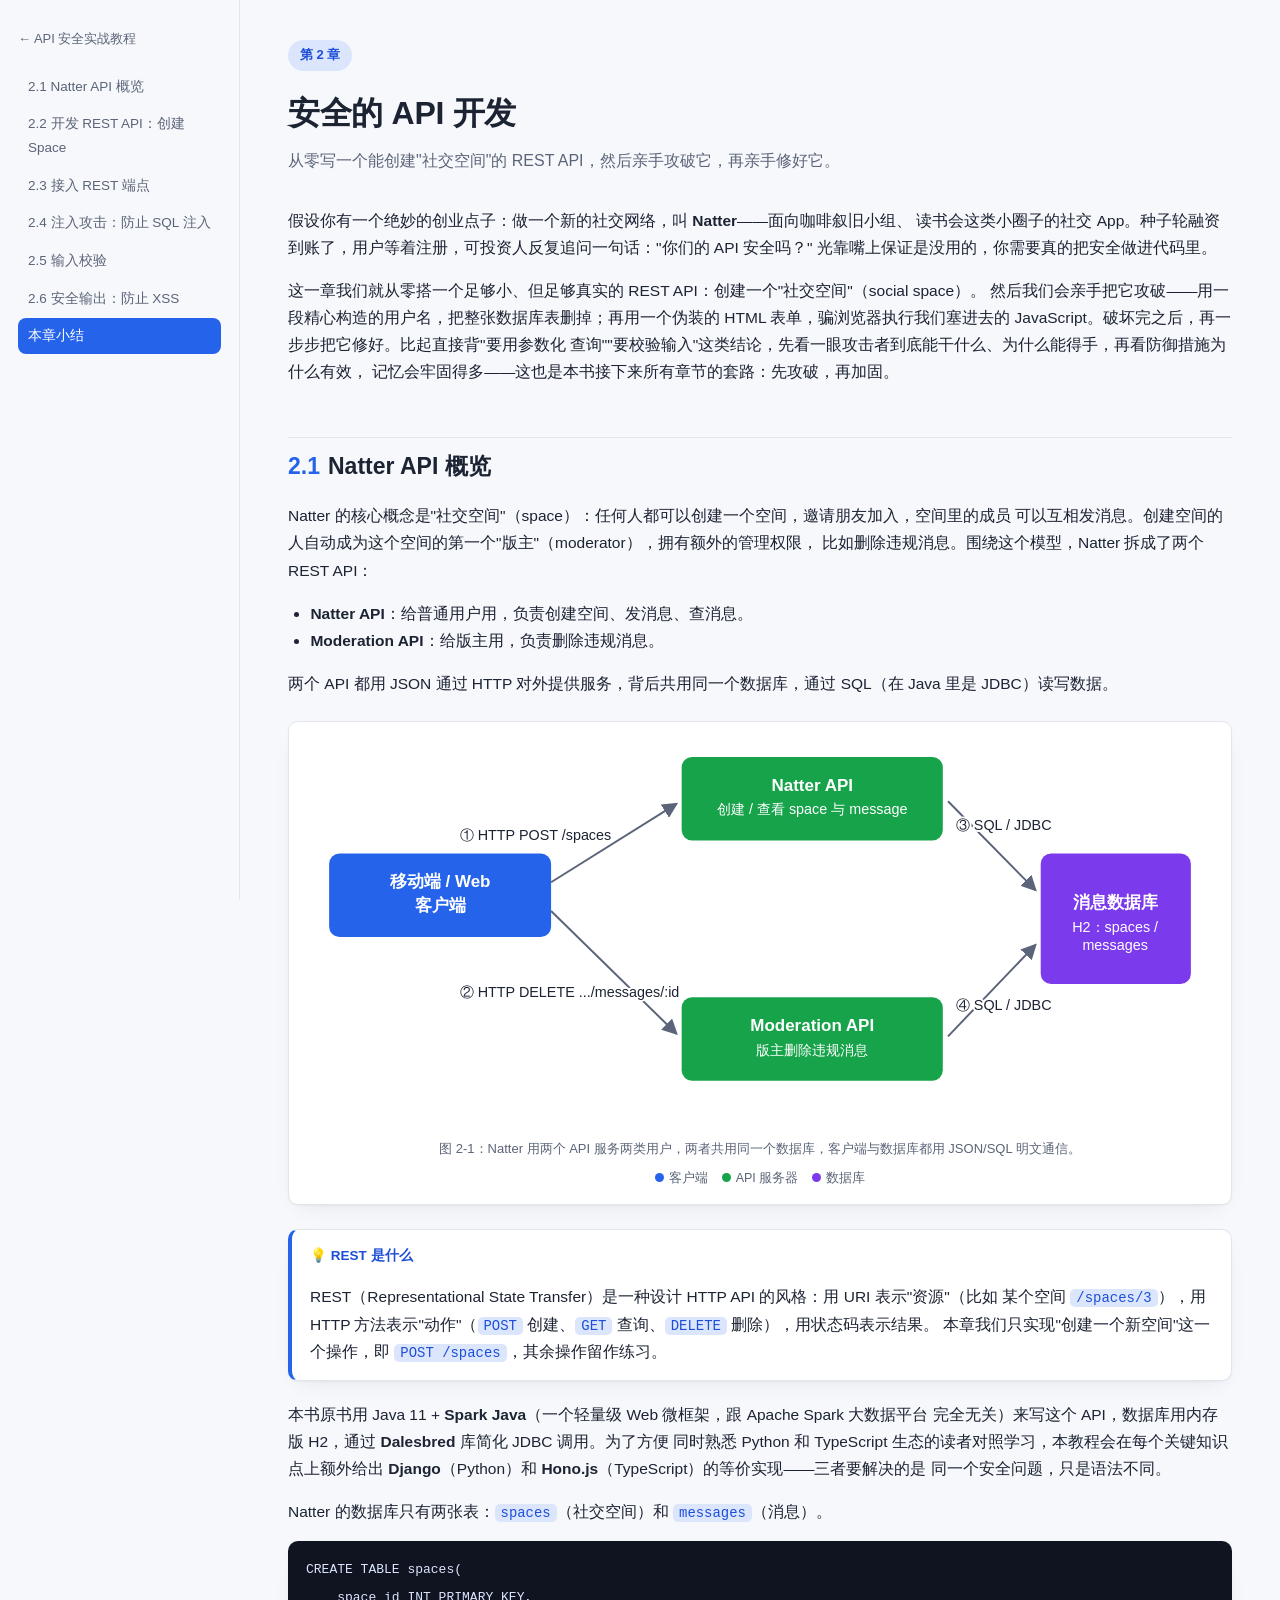
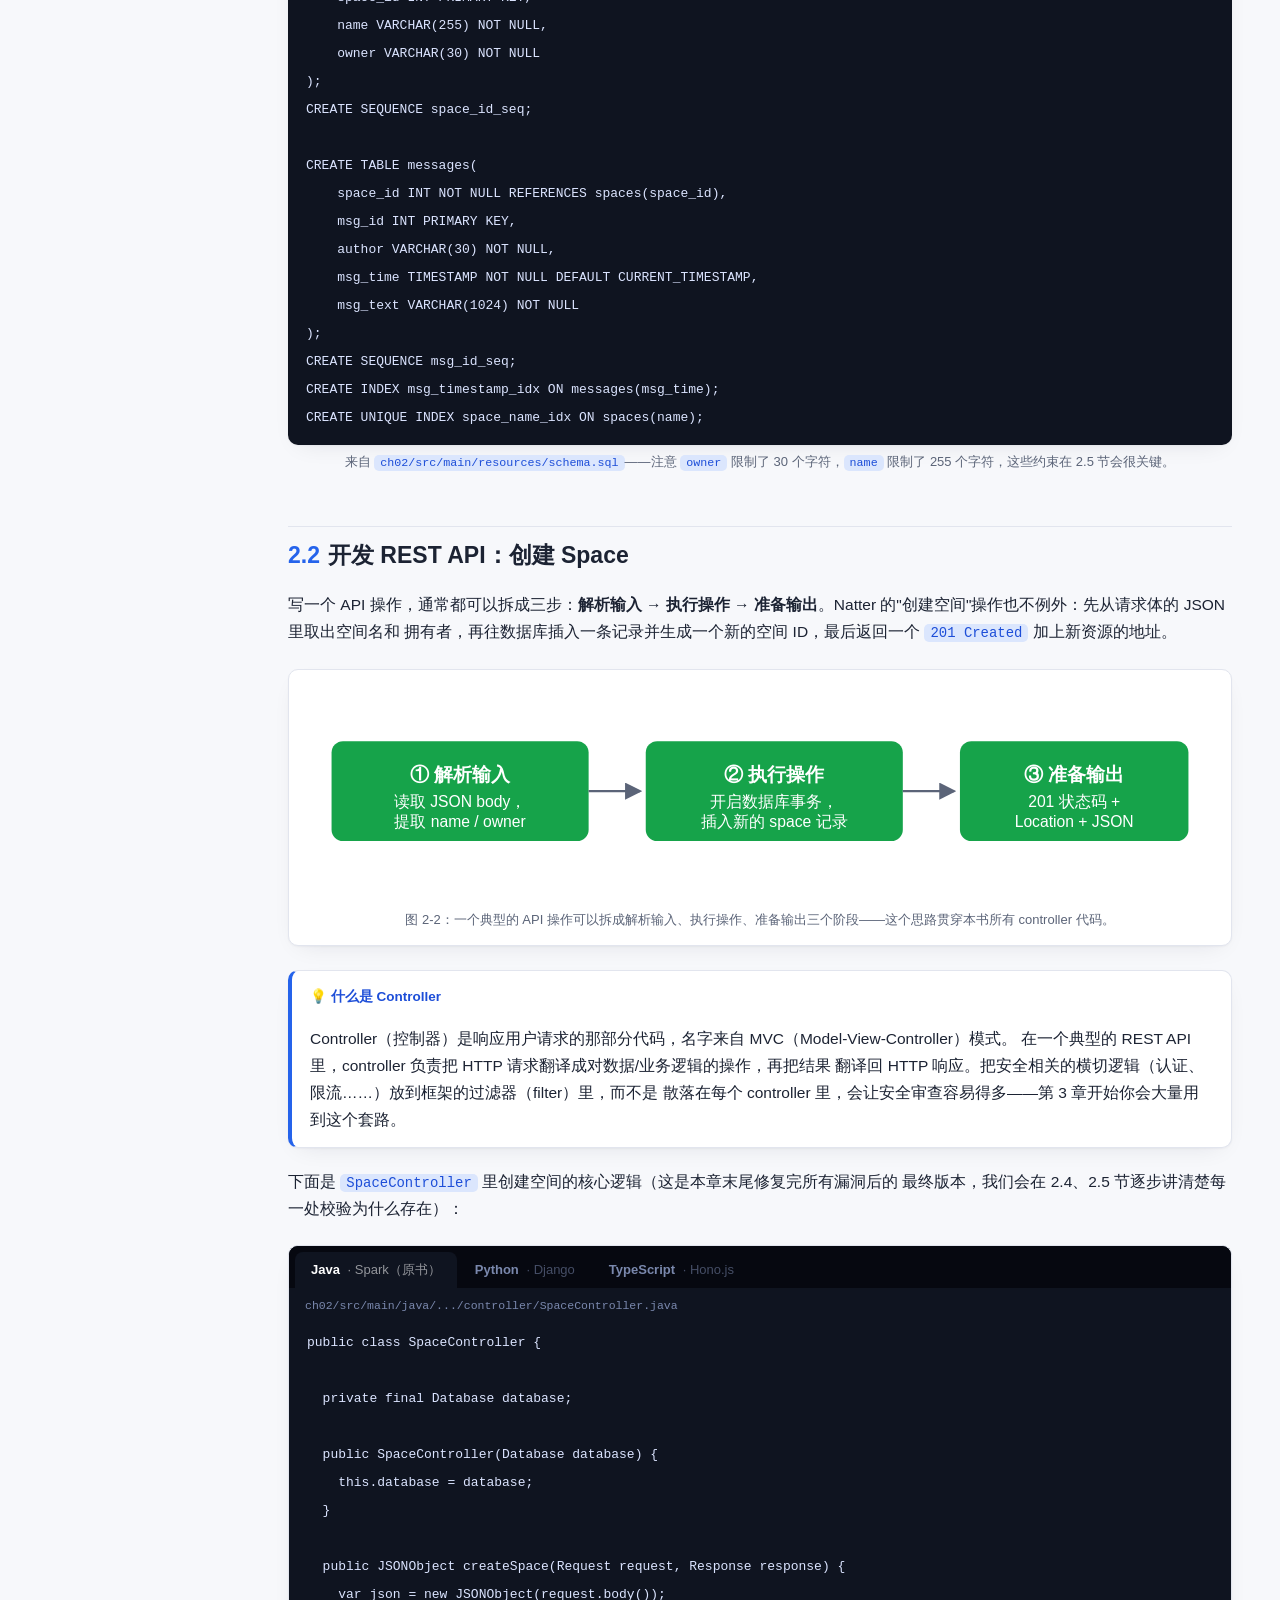
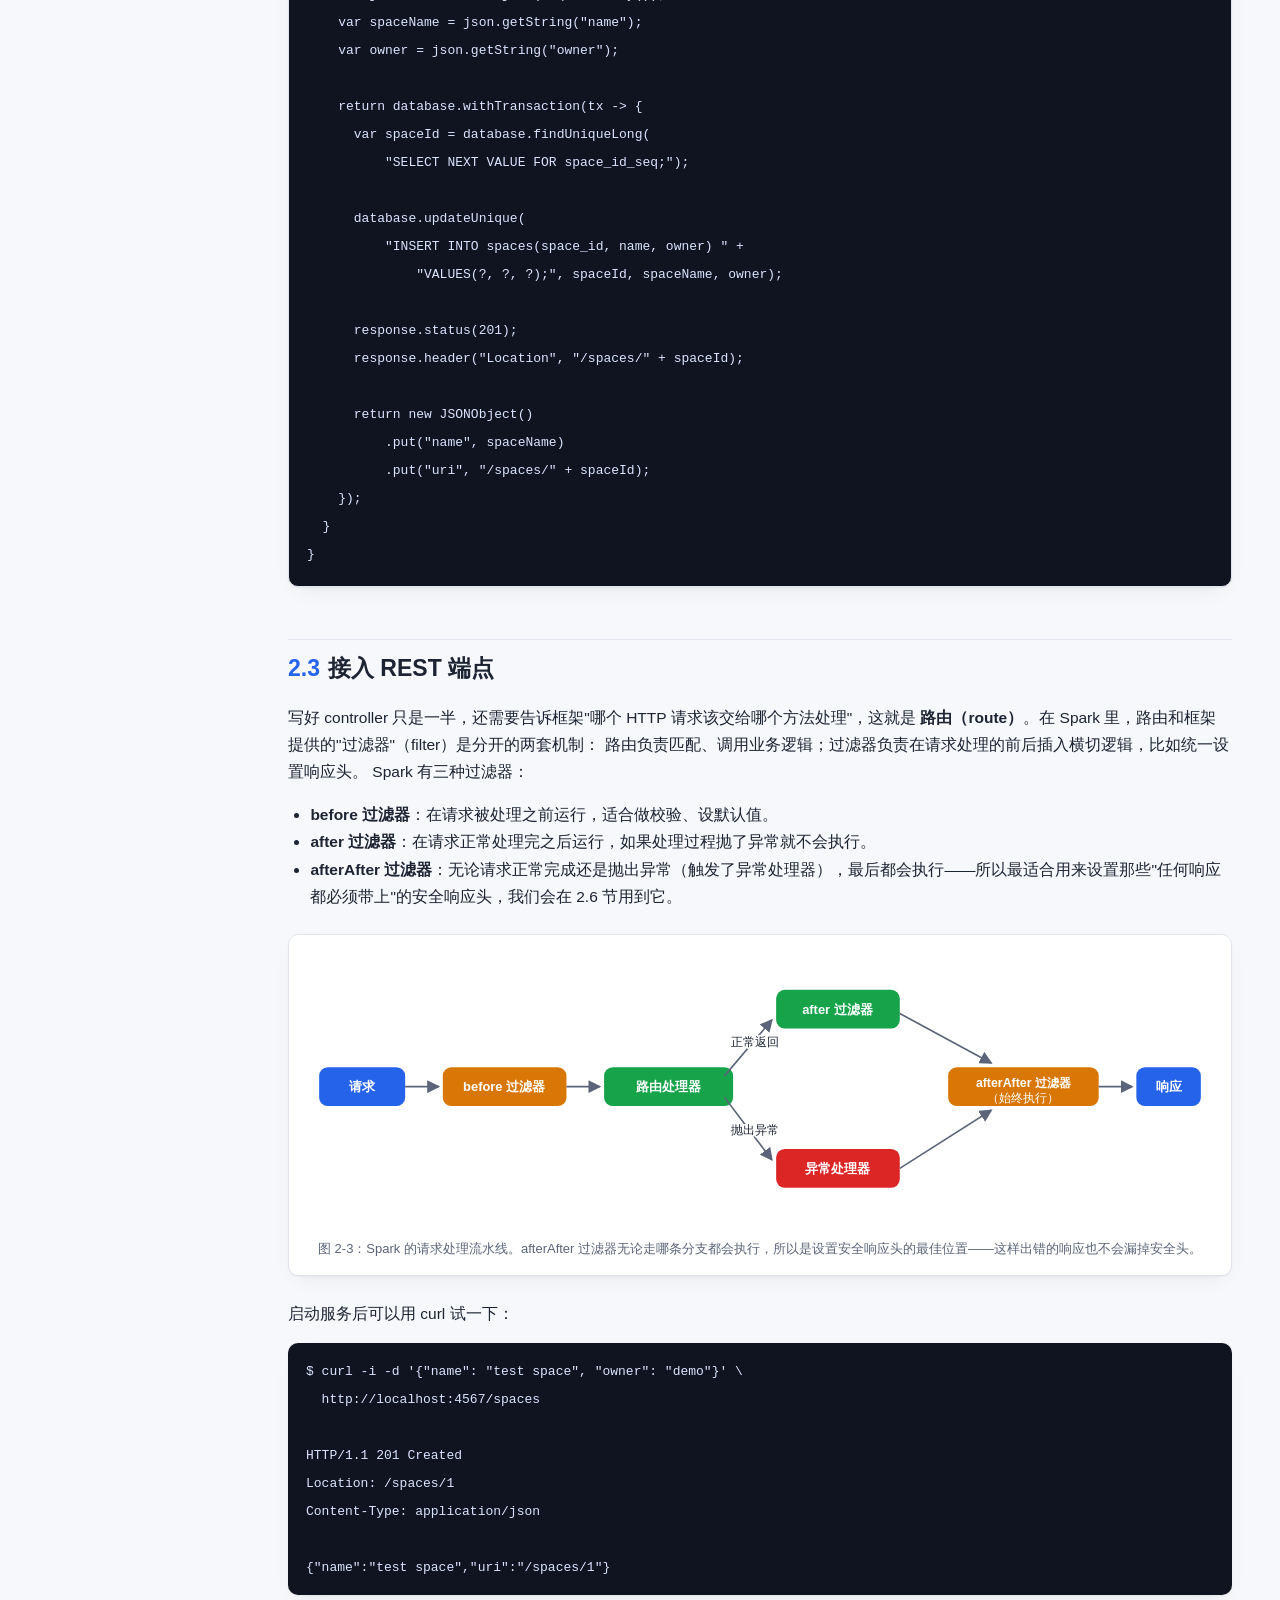
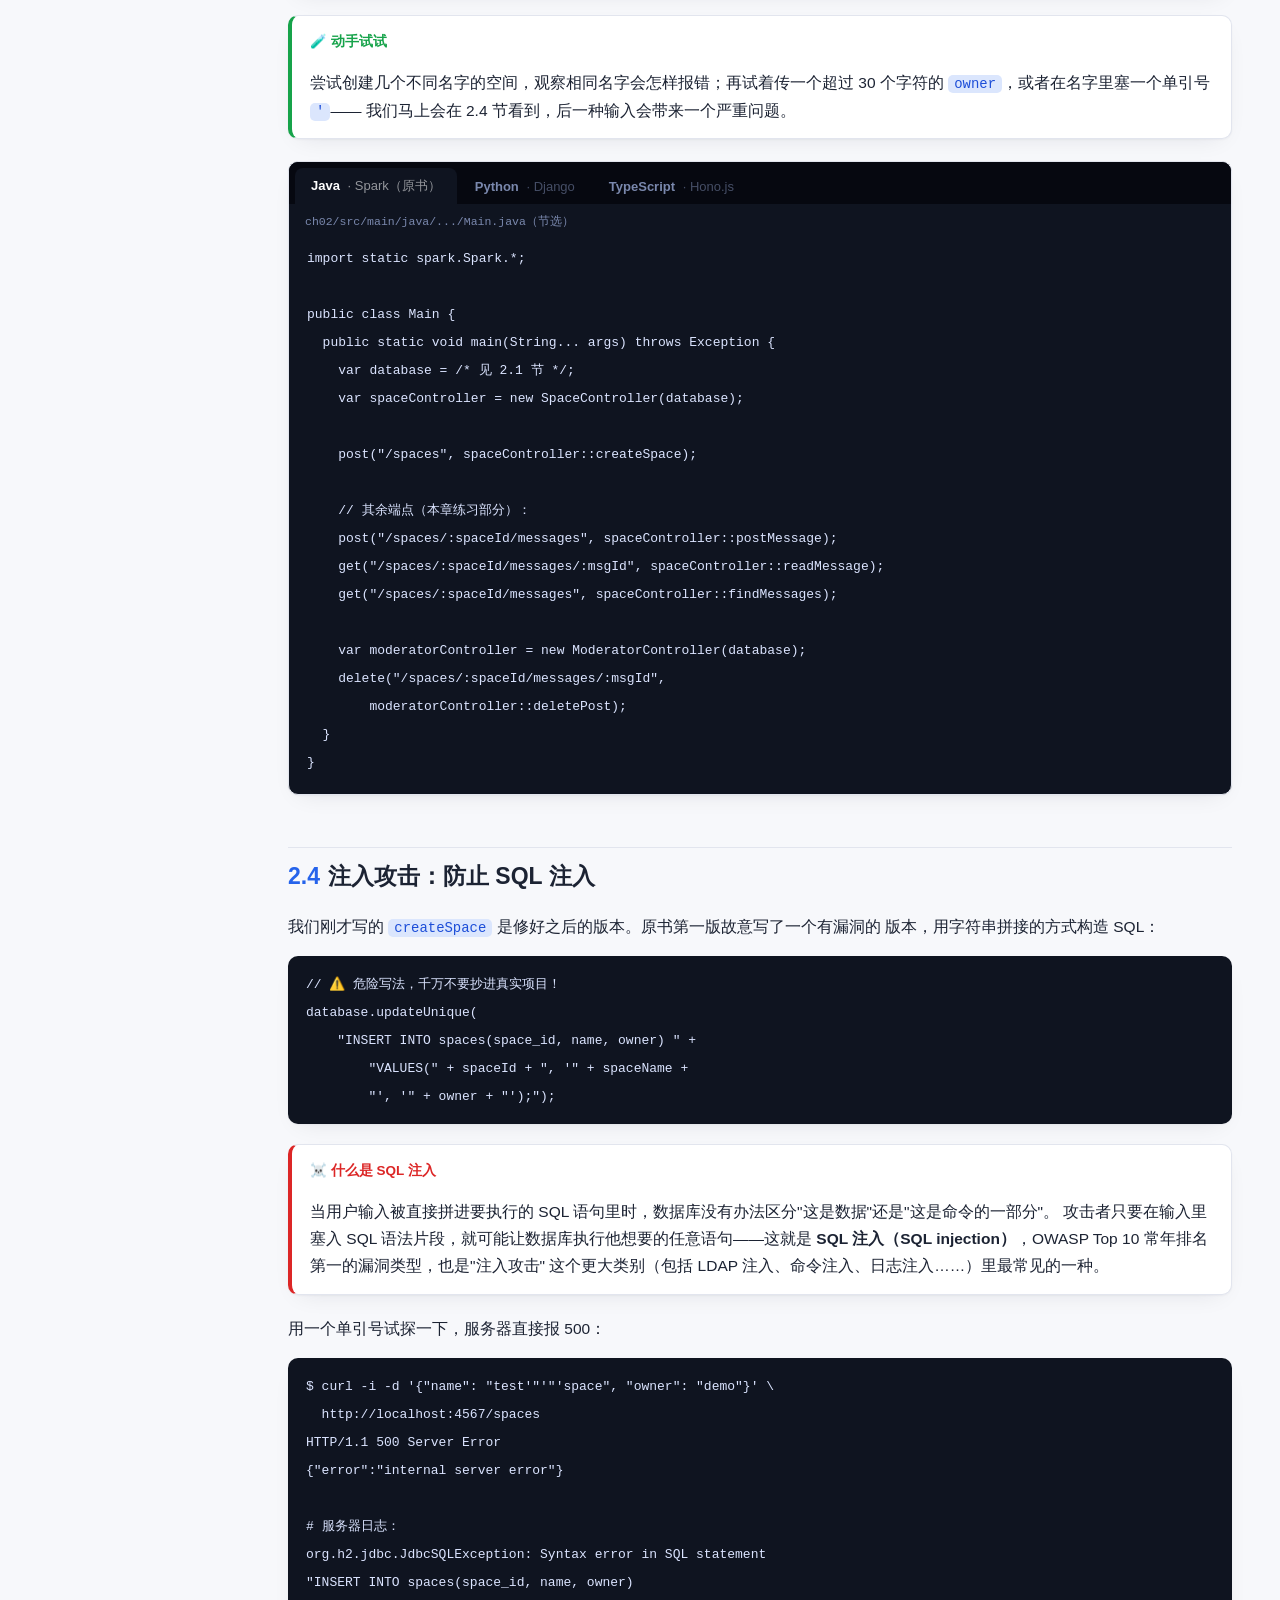
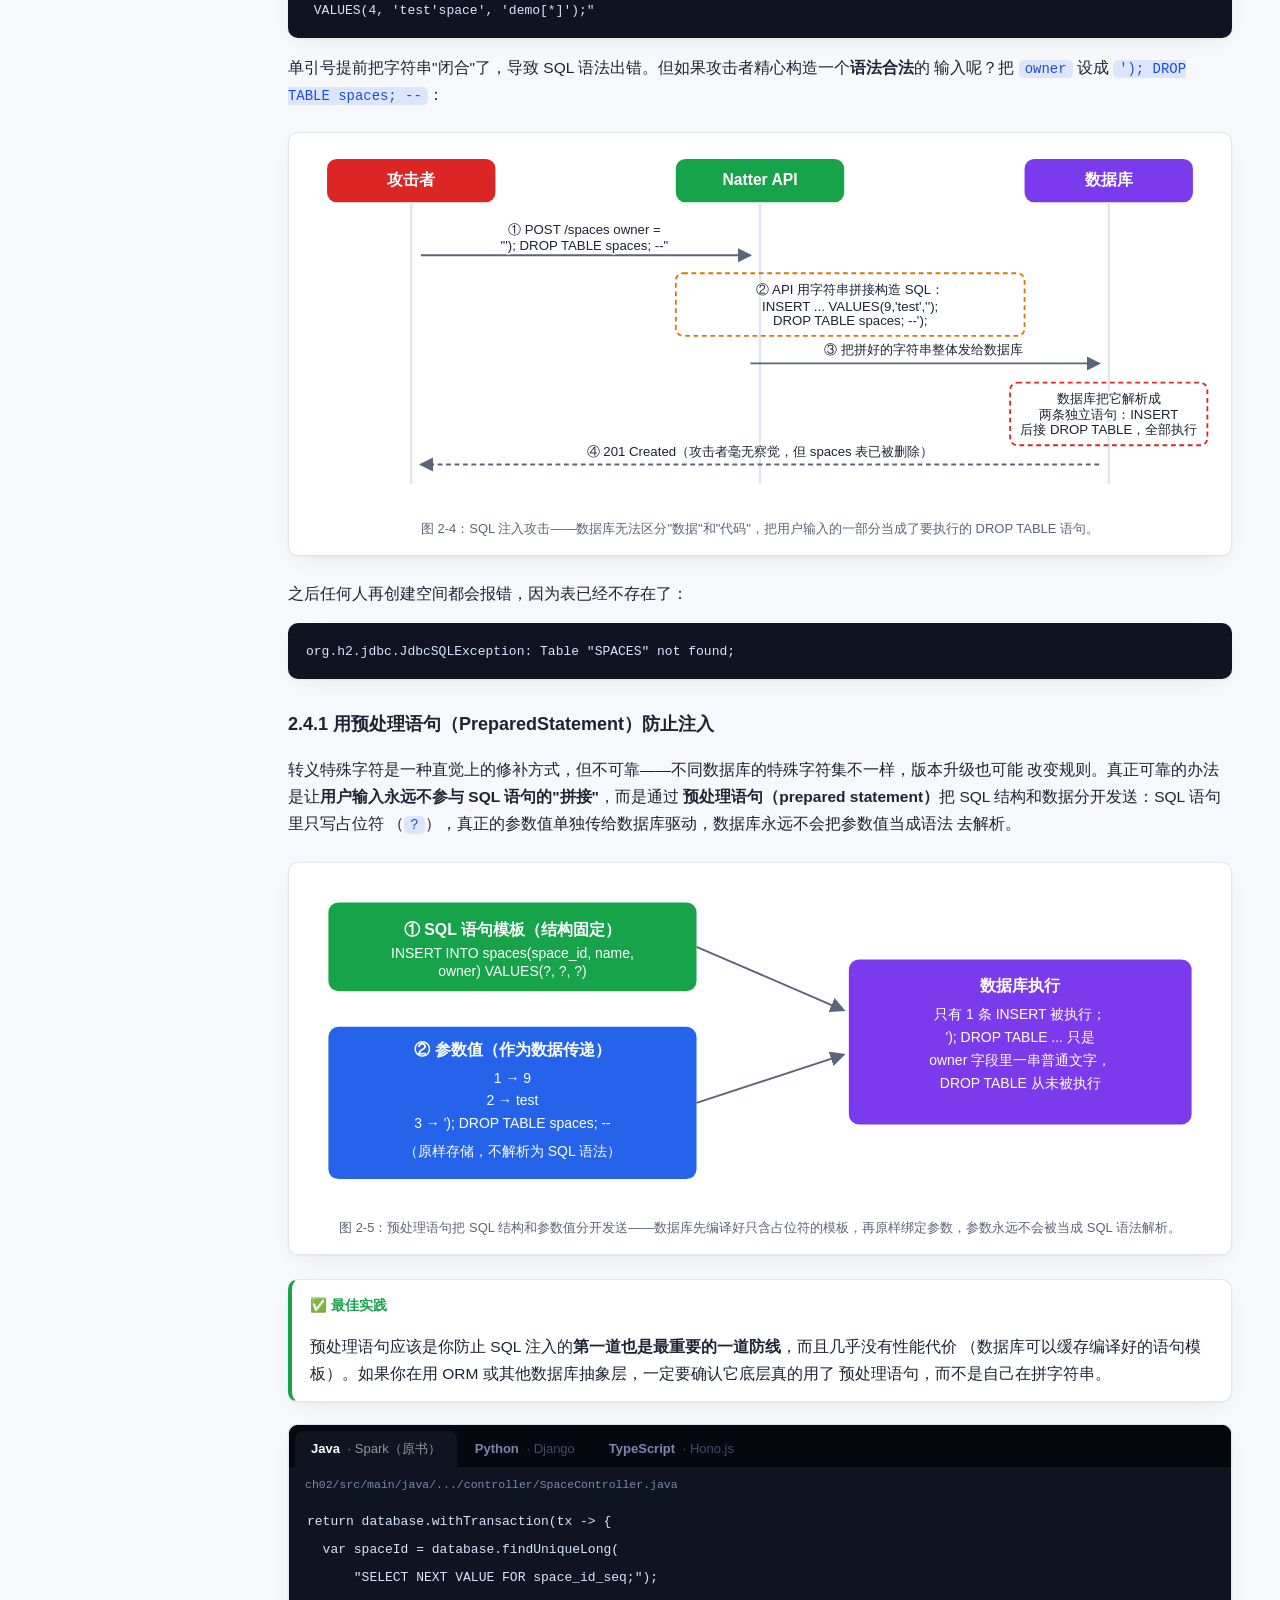
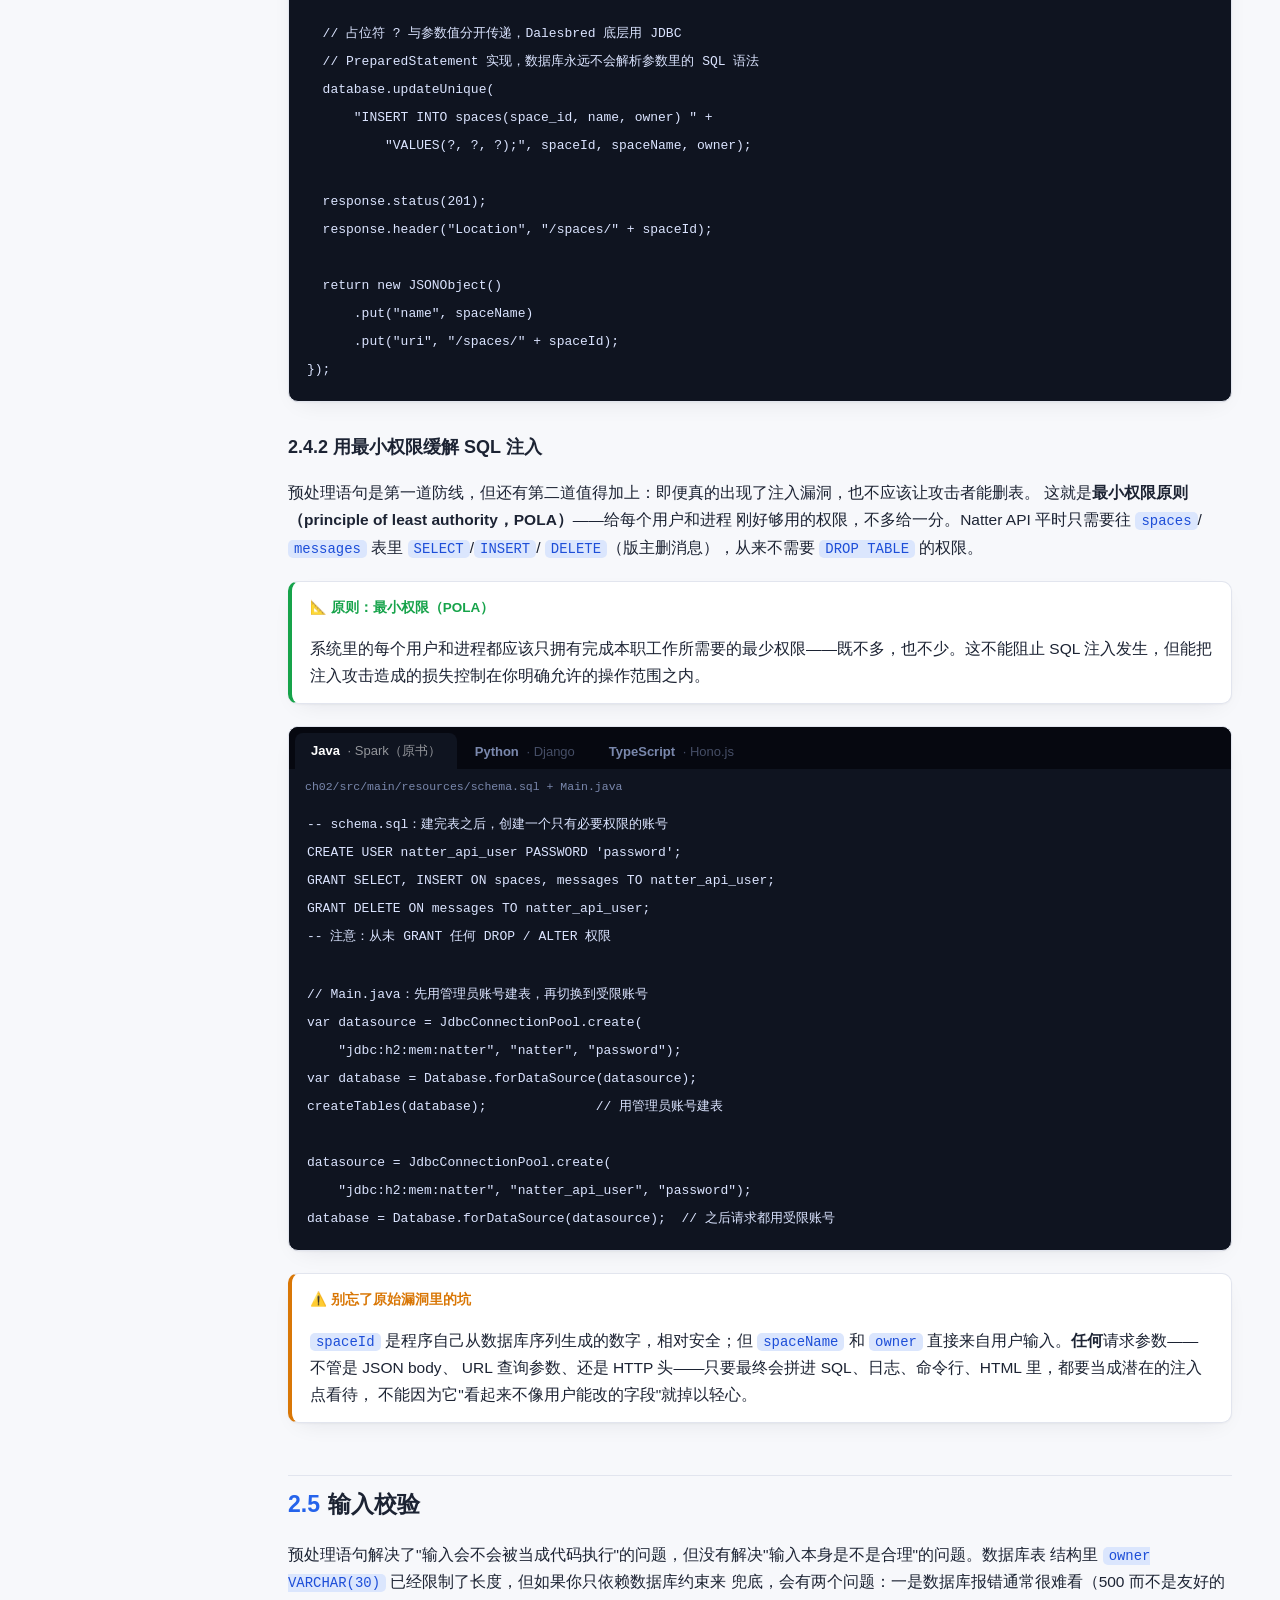
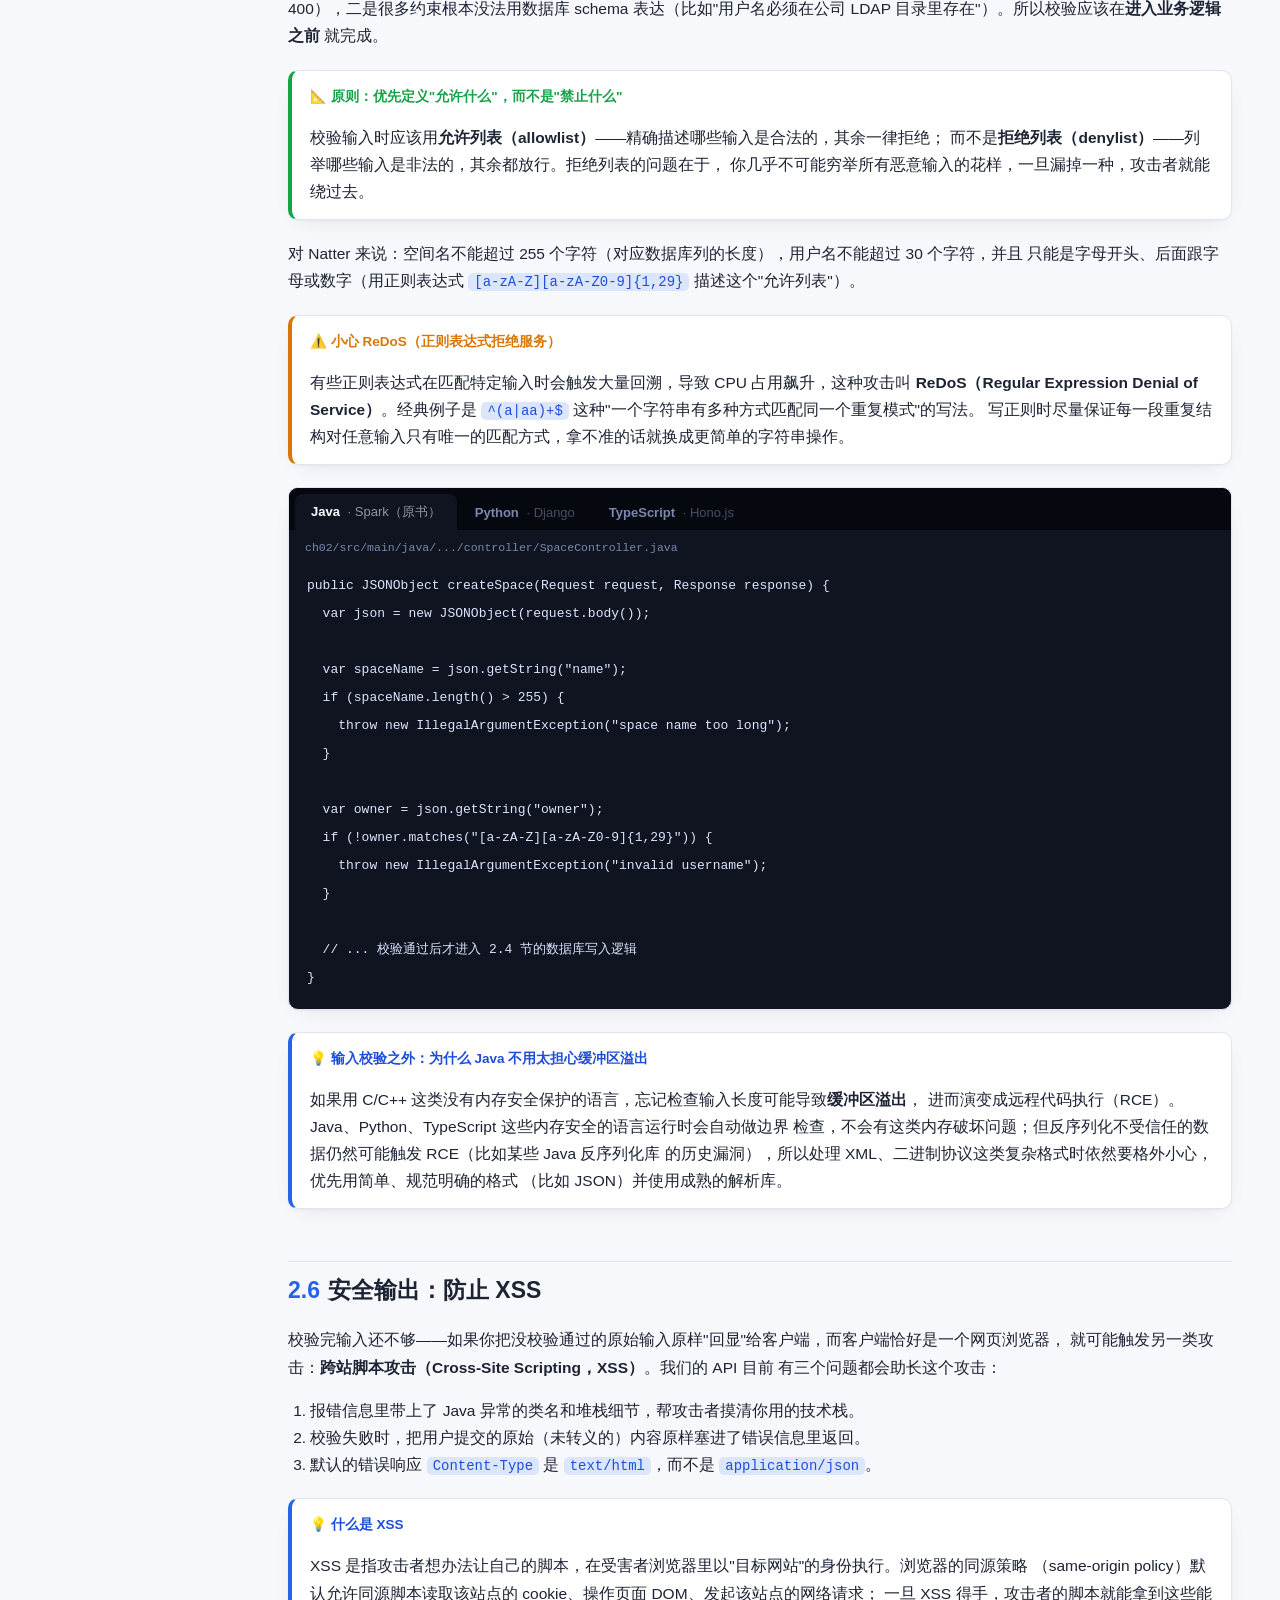
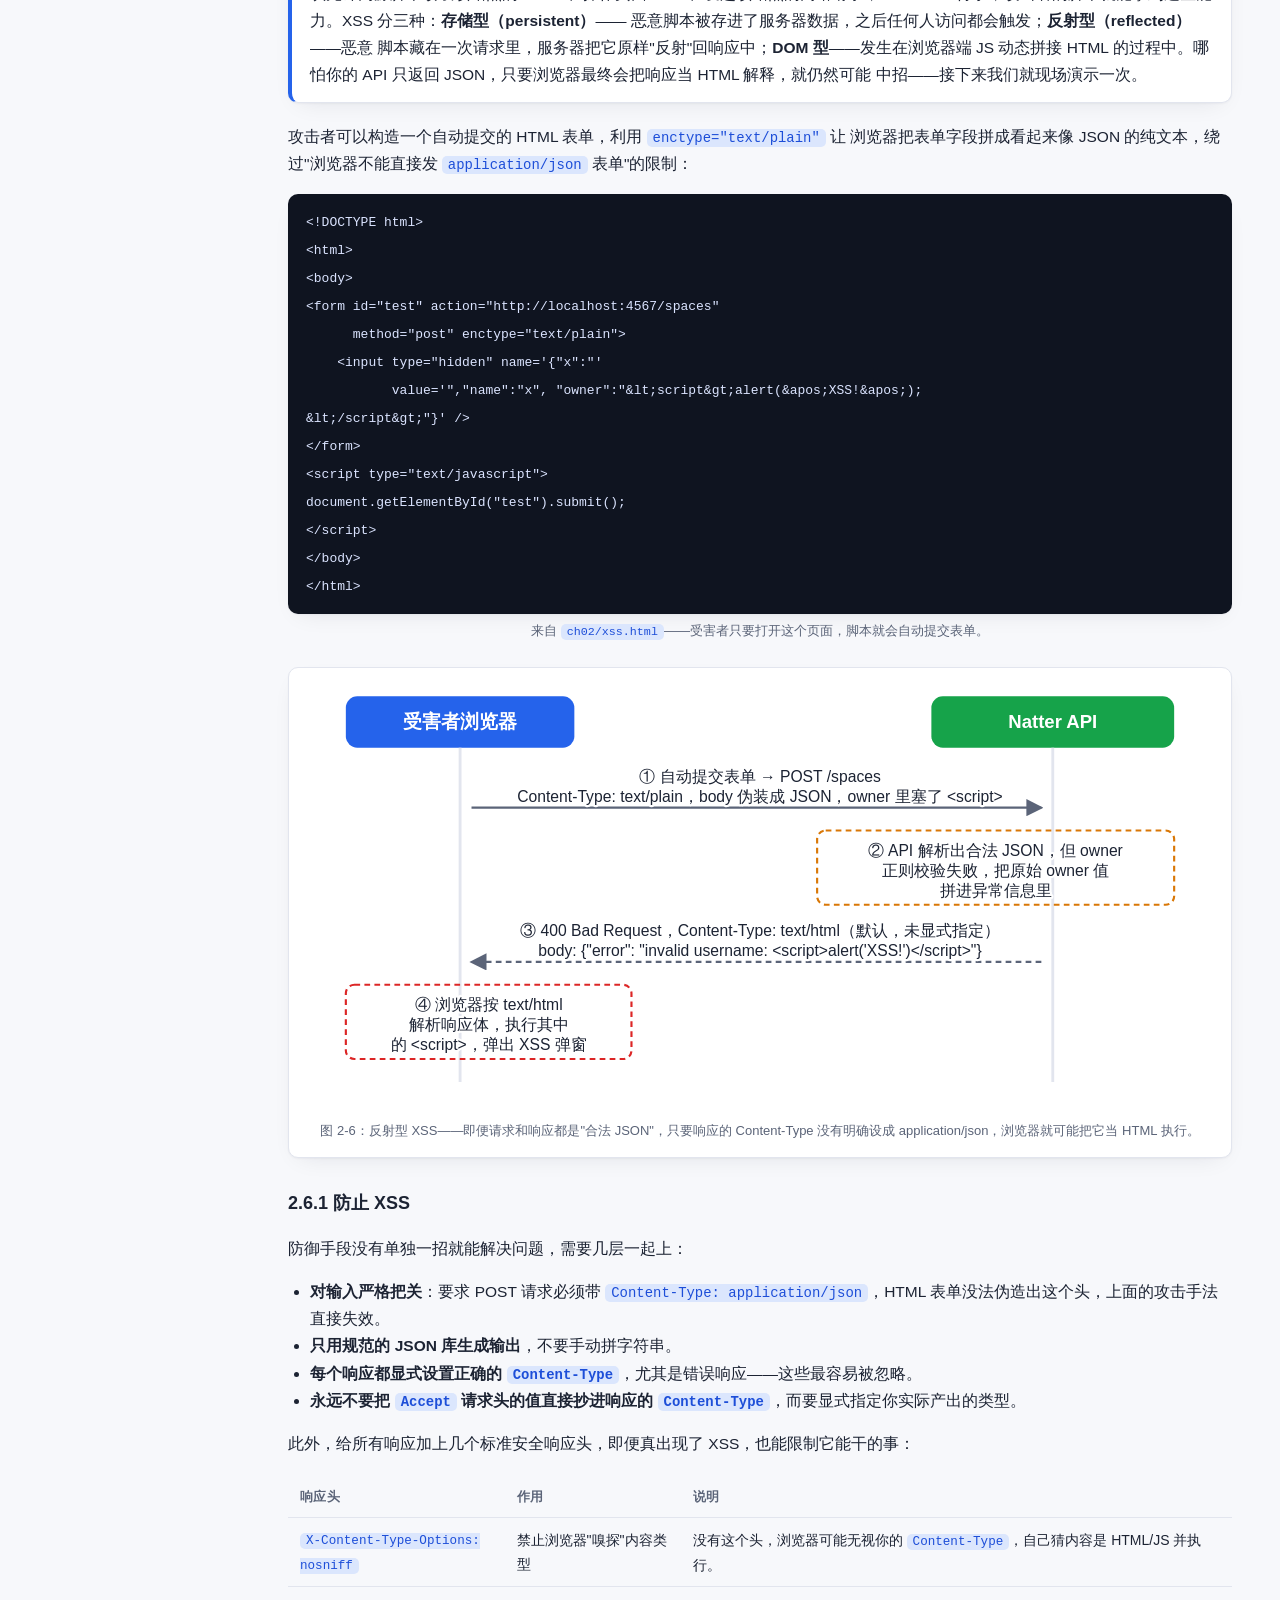
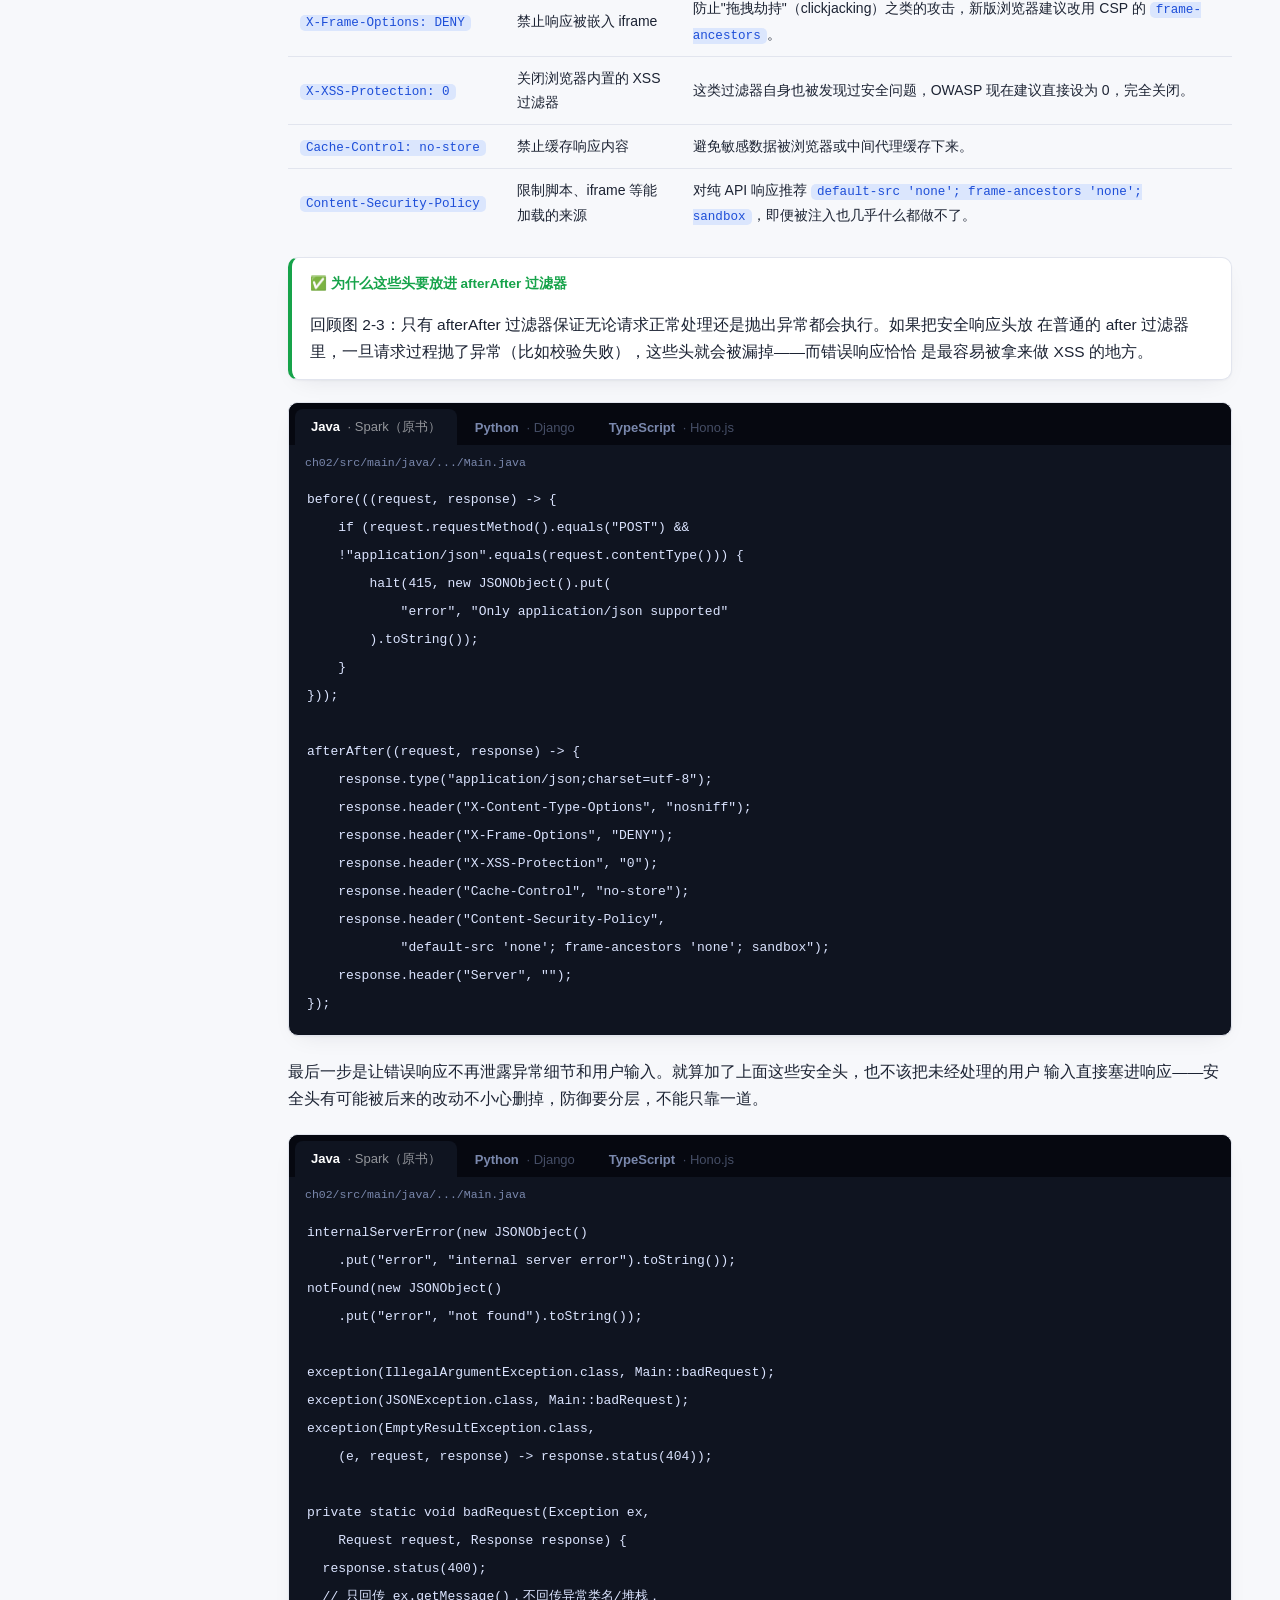
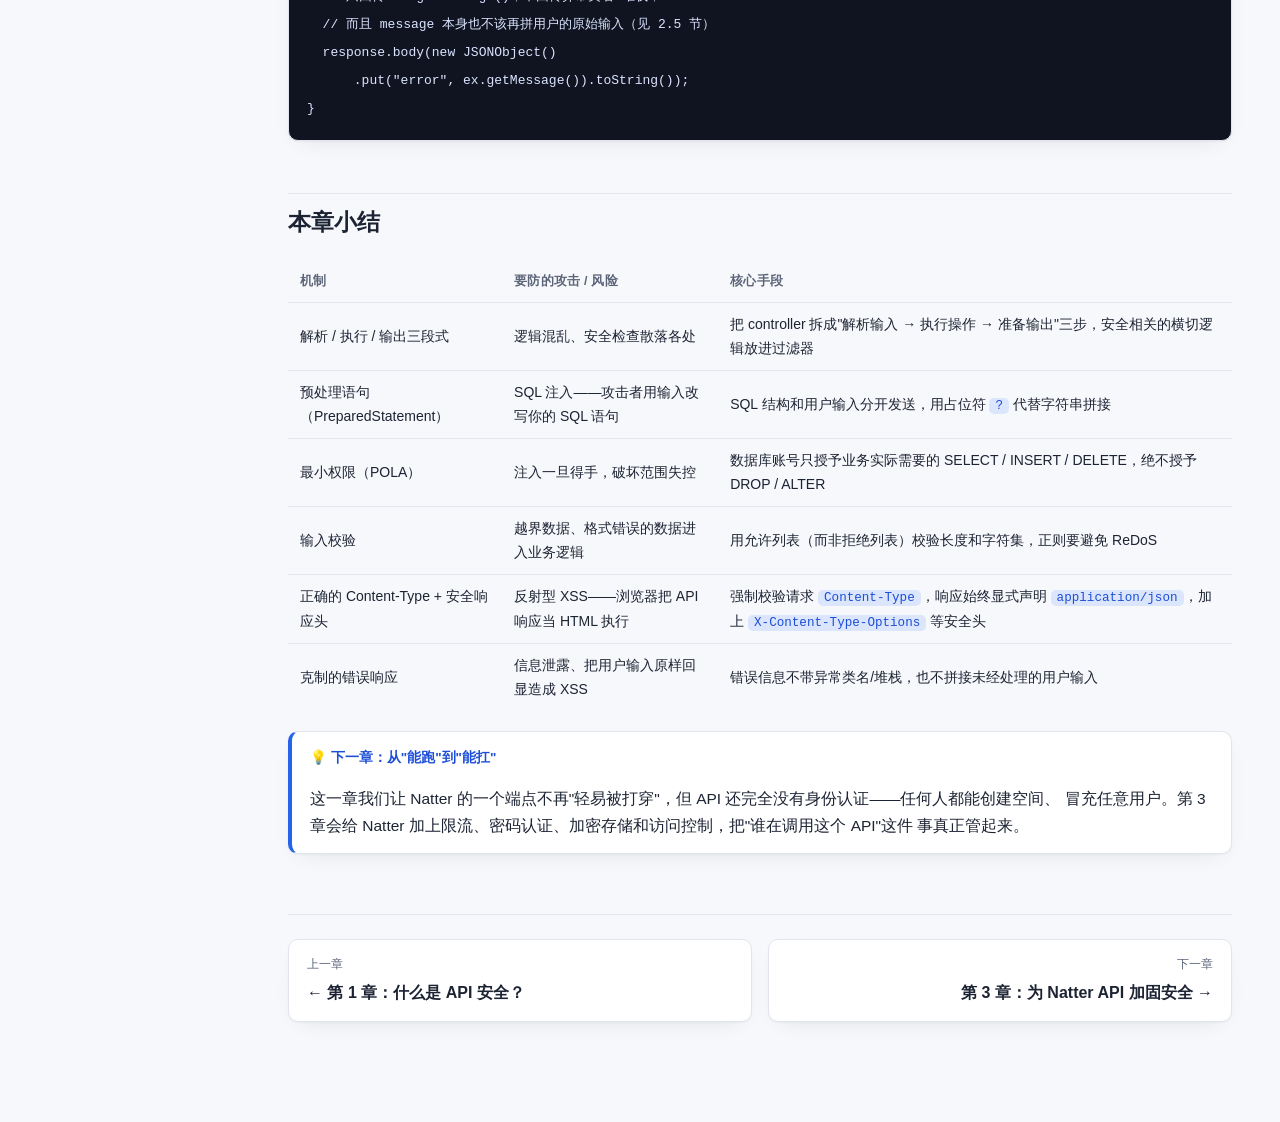
==== commit 3b643a8b: "Fix unreadable text in tutorial SVG diagrams Diagram text was hard to read in dark mode (dark labels" ====
--- a/ch02/tutorial.html
+++ b/ch02/tutorial.html
@@ -478,7 +478,7 @@
         <text x="234" y="72" text-anchor="middle" font-size="11" fill="#1c2333">① POST /spaces  owner =</text>
         <text x="234" y="86" text-anchor="middle" font-size="11" fill="#1c2333">"'); DROP TABLE spaces; --"</text>
 
-        <rect x="310" y="105" width="290" height="46" rx="6" fill="none" stroke="#d97706" stroke-width="1.5" stroke-dasharray="4 3"/>
+        <rect x="310" y="105" width="290" height="52" rx="6" fill="none" stroke="#d97706" stroke-width="1.5" stroke-dasharray="4 3"/>
         <text x="455" y="122" text-anchor="middle" font-size="10.5" fill="#1c2333">② API 用字符串拼接构造 SQL：</text>
         <text x="455" y="136" text-anchor="middle" font-size="10.5" fill="#1c2333">INSERT ... VALUES(9,'test','');</text>
         <text x="455" y="148" text-anchor="middle" font-size="10.5" fill="#1c2333">DROP TABLE spaces; --');</text>
@@ -486,7 +486,7 @@
         <line x1="372" y1="180" x2="662" y2="180" stroke="#5b6478" stroke-width="1.5" marker-end="url(#arrow4)"/>
         <text x="516" y="172" text-anchor="middle" font-size="11" fill="#1c2333">③ 把拼好的字符串整体发给数据库</text>
 
-        <rect x="600" y="196" width="140" height="46" rx="6" fill="none" stroke="#dc2626" stroke-width="1.5" stroke-dasharray="4 3"/>
+        <rect x="588" y="196" width="164" height="52" rx="6" fill="none" stroke="#dc2626" stroke-width="1.5" stroke-dasharray="4 3"/>
         <text x="670" y="213" text-anchor="middle" font-size="10.5" fill="#1c2333">数据库把它解析成</text>
         <text x="670" y="226" text-anchor="middle" font-size="10.5" fill="#1c2333">两条独立语句：INSERT</text>
         <text x="670" y="239" text-anchor="middle" font-size="10.5" fill="#1c2333">后接 DROP TABLE，全部执行</text>
--- a/assets/tutorial.css
+++ b/assets/tutorial.css
@@ -165,23 +165,41 @@
 .callout p:last-child { margin-bottom: 0; }
 
 /* ---------- 图表容器 ---------- */
+/* SVG 图里的颜色都是按浅色底设计的，所以图表画布在深色模式下也保持浅色，避免深色文字"隐身"。 */
 figure.diagram {
   margin: 24px 0;
-  padding: 18px;
-  background: var(--bg-alt);
+  padding: 14px;
+  background: #ffffff;
   border: 1px solid var(--border);
   border-radius: var(--radius);
   box-shadow: var(--shadow);
   overflow-x: auto;
 }
-figure.diagram svg { display: block; margin: 0 auto; max-width: 100%; height: auto; }
+figure.diagram svg { display: block; margin: 0 auto; width: 100%; height: auto; }
 figure.diagram figcaption {
   text-align: center;
   font-size: 13px;
-  color: var(--text-dim);
+  color: #5b6478;
   margin-top: 10px;
 }
 .diagram text { font-family: var(--font-sans); }
+.diagram text[font-size="9"],
+.diagram text[font-size="9.5"],
+.diagram text[font-size="10"],
+.diagram text[font-size="10.5"] { font-size: 11px; }
+
+/* 深色文字加一圈与画布同色的描边，箭头或连线从文字后面穿过时不再糊住字形；白色/浅色字在彩色方块里，不加。 */
+.diagram svg text:not([fill="#fff"]):not([fill="#ffffff"]):not([fill="white"]):not([fill="#e6edff"]):not([fill="#ece5ff"]) {
+  paint-order: stroke;
+  stroke: #ffffff;
+  stroke-width: 3px;
+  stroke-linejoin: round;
+}
+
+@media (prefers-color-scheme: dark) {
+  figure.diagram { background: #f4f6fa; border-color: #394260; }
+  .diagram svg text:not([fill="#fff"]):not([fill="#ffffff"]):not([fill="white"]):not([fill="#e6edff"]):not([fill="#ece5ff"]) { stroke: #f4f6fa; }
+}
 
 /* ---------- 图例 ---------- */
 .legend { display: flex; flex-wrap: wrap; gap: 14px; font-size: 12.5px; color: var(--text-dim); margin-top: 8px; justify-content: center; }
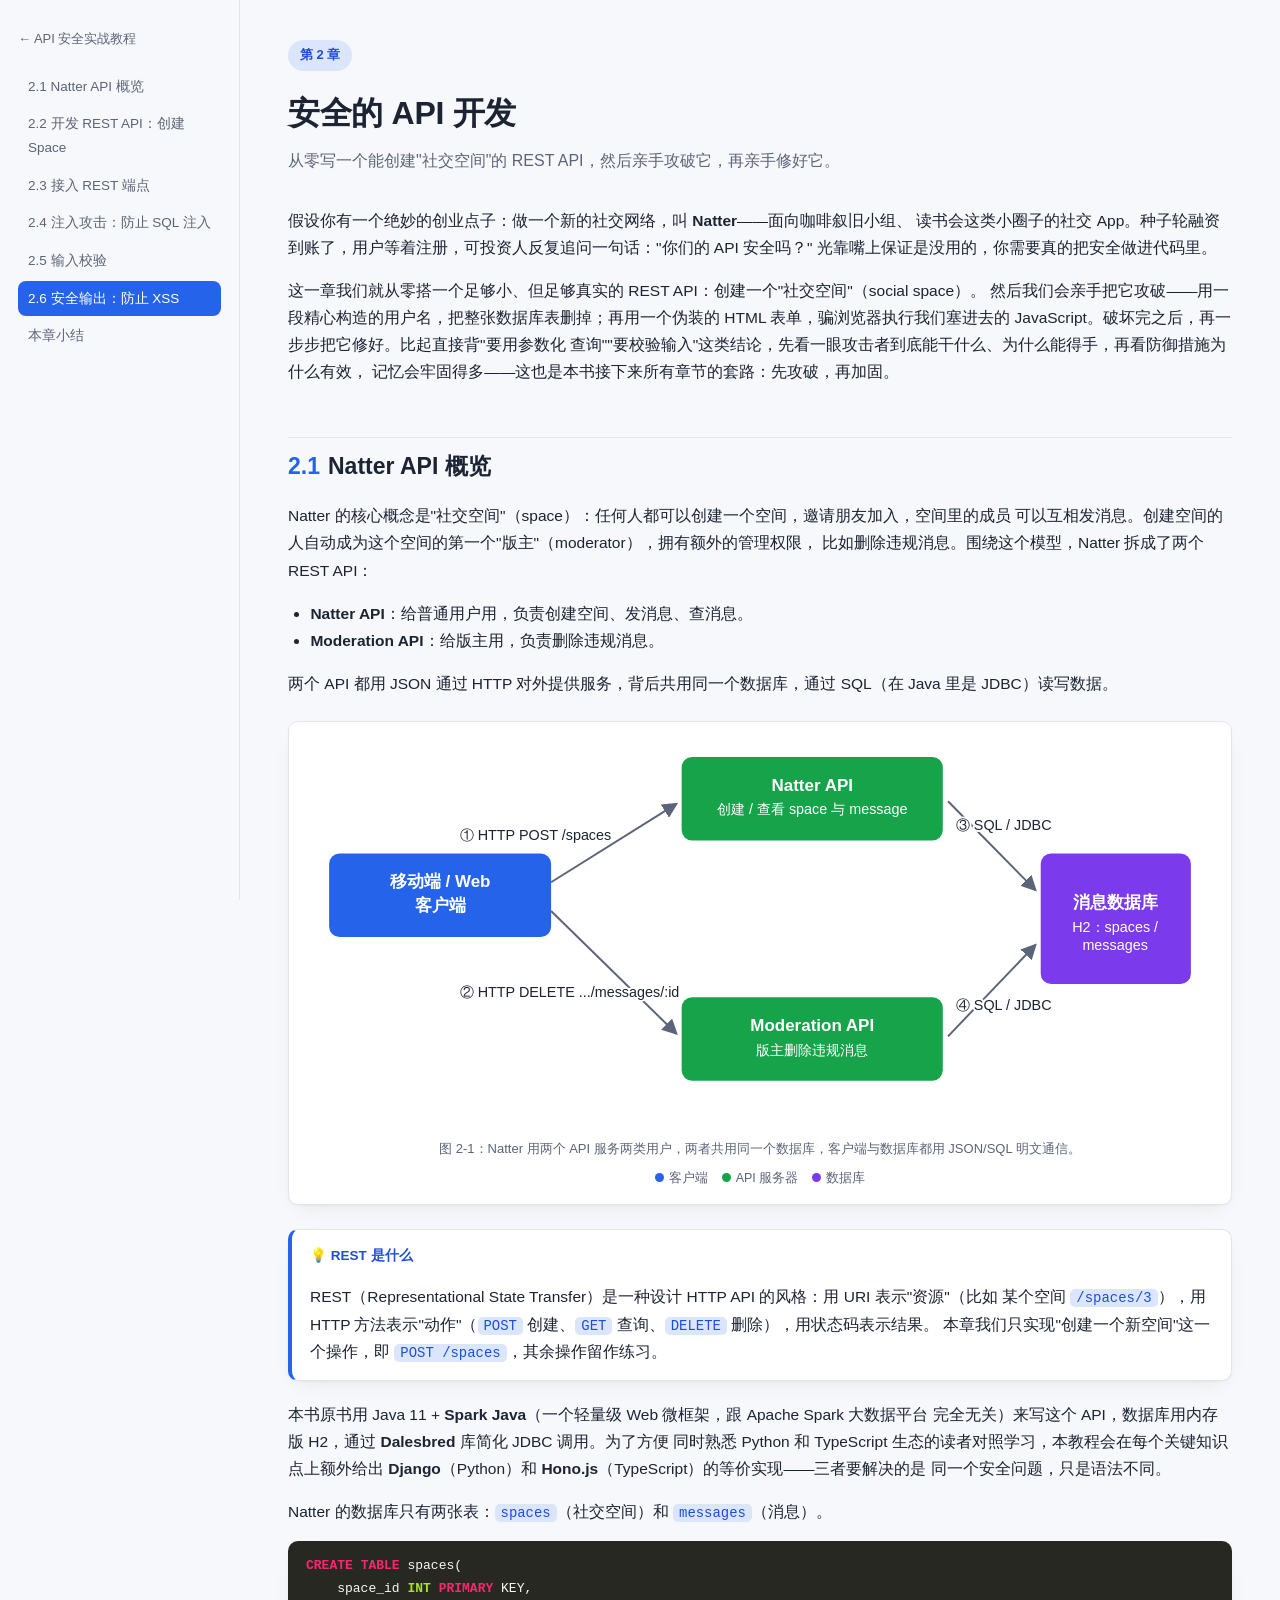
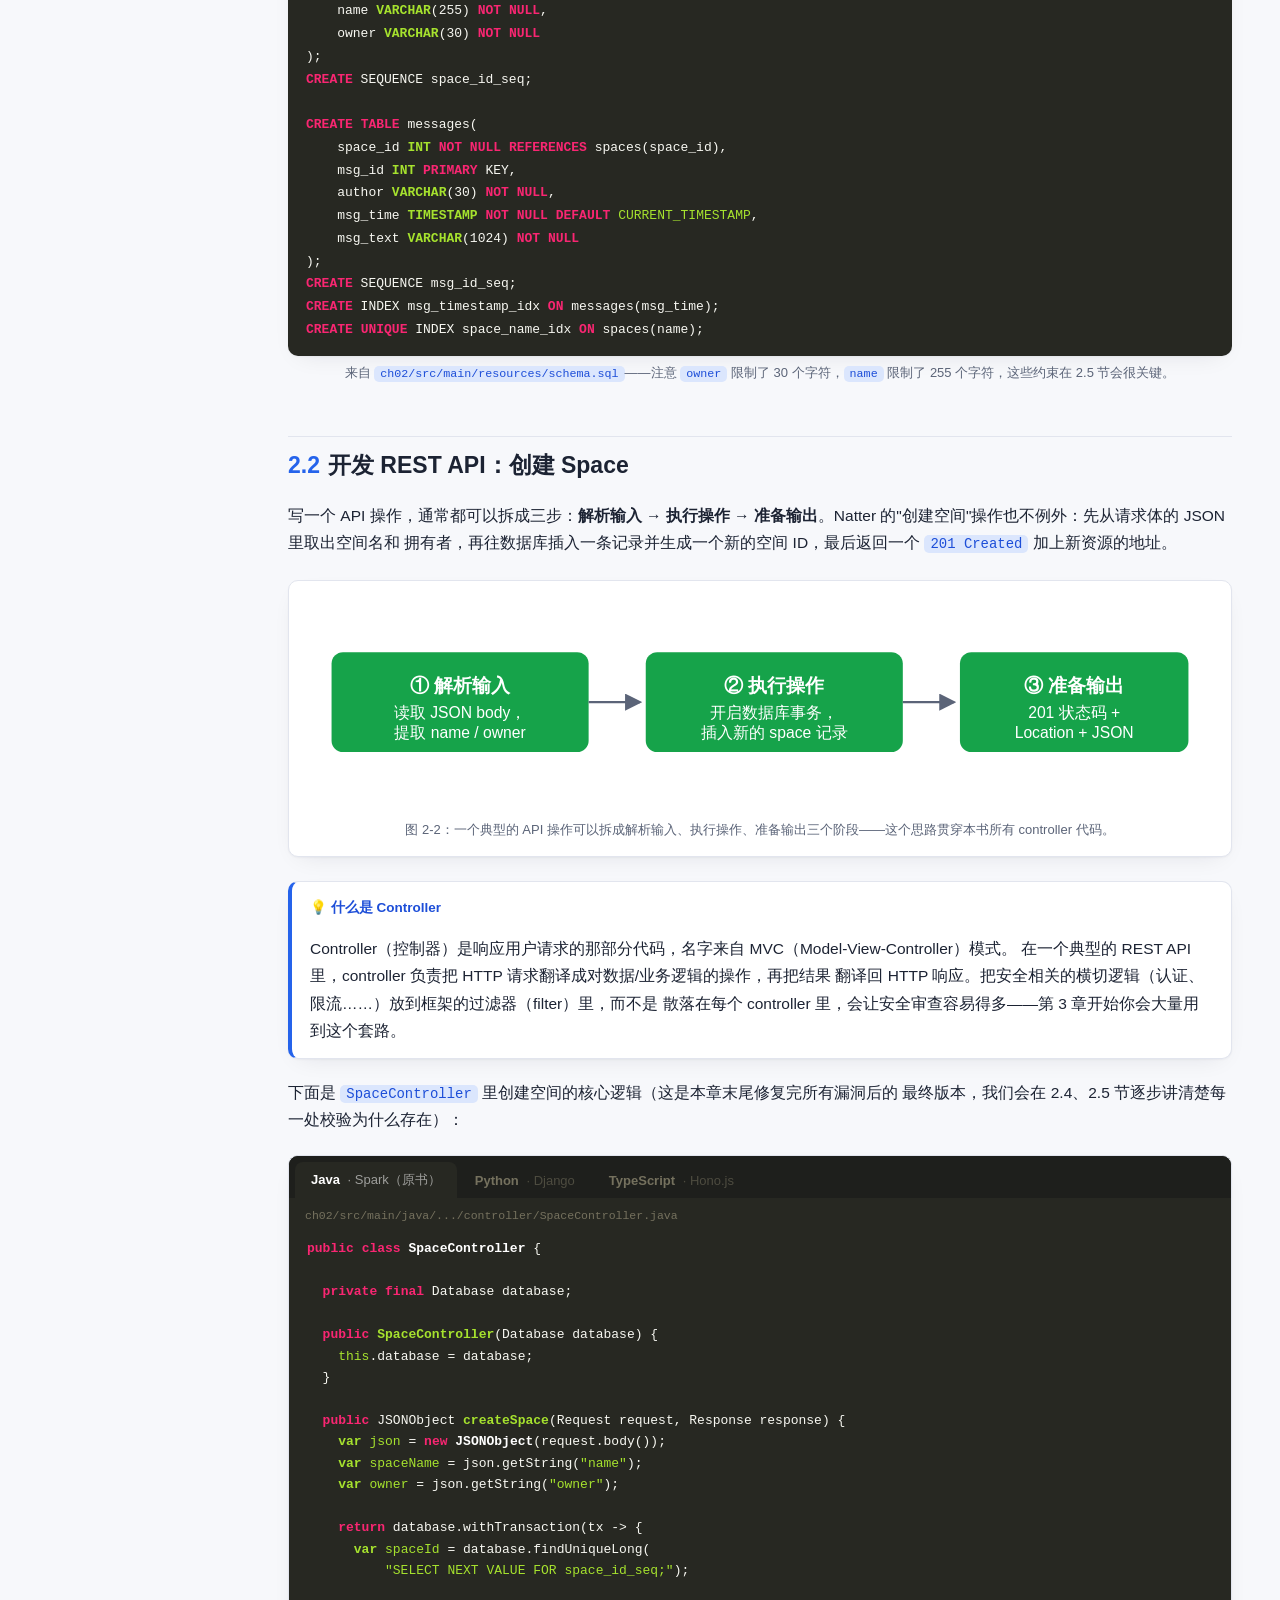
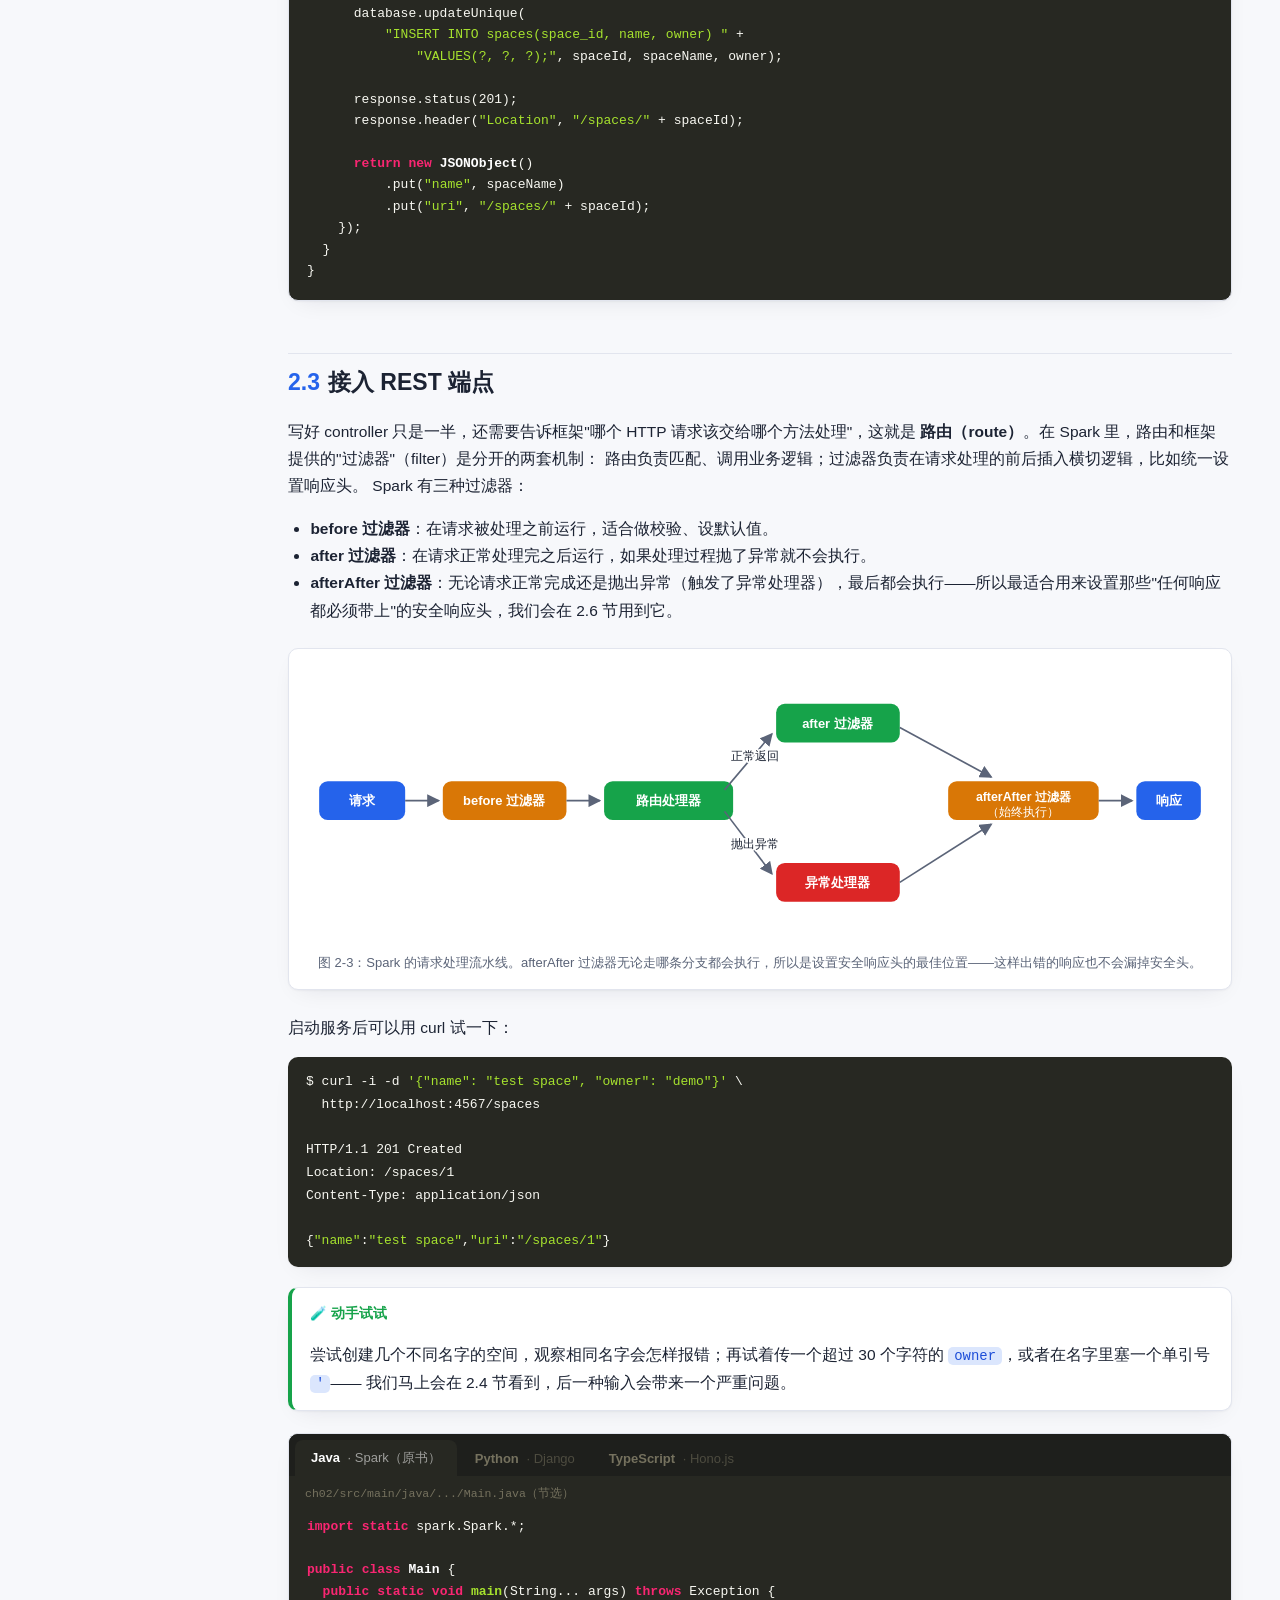
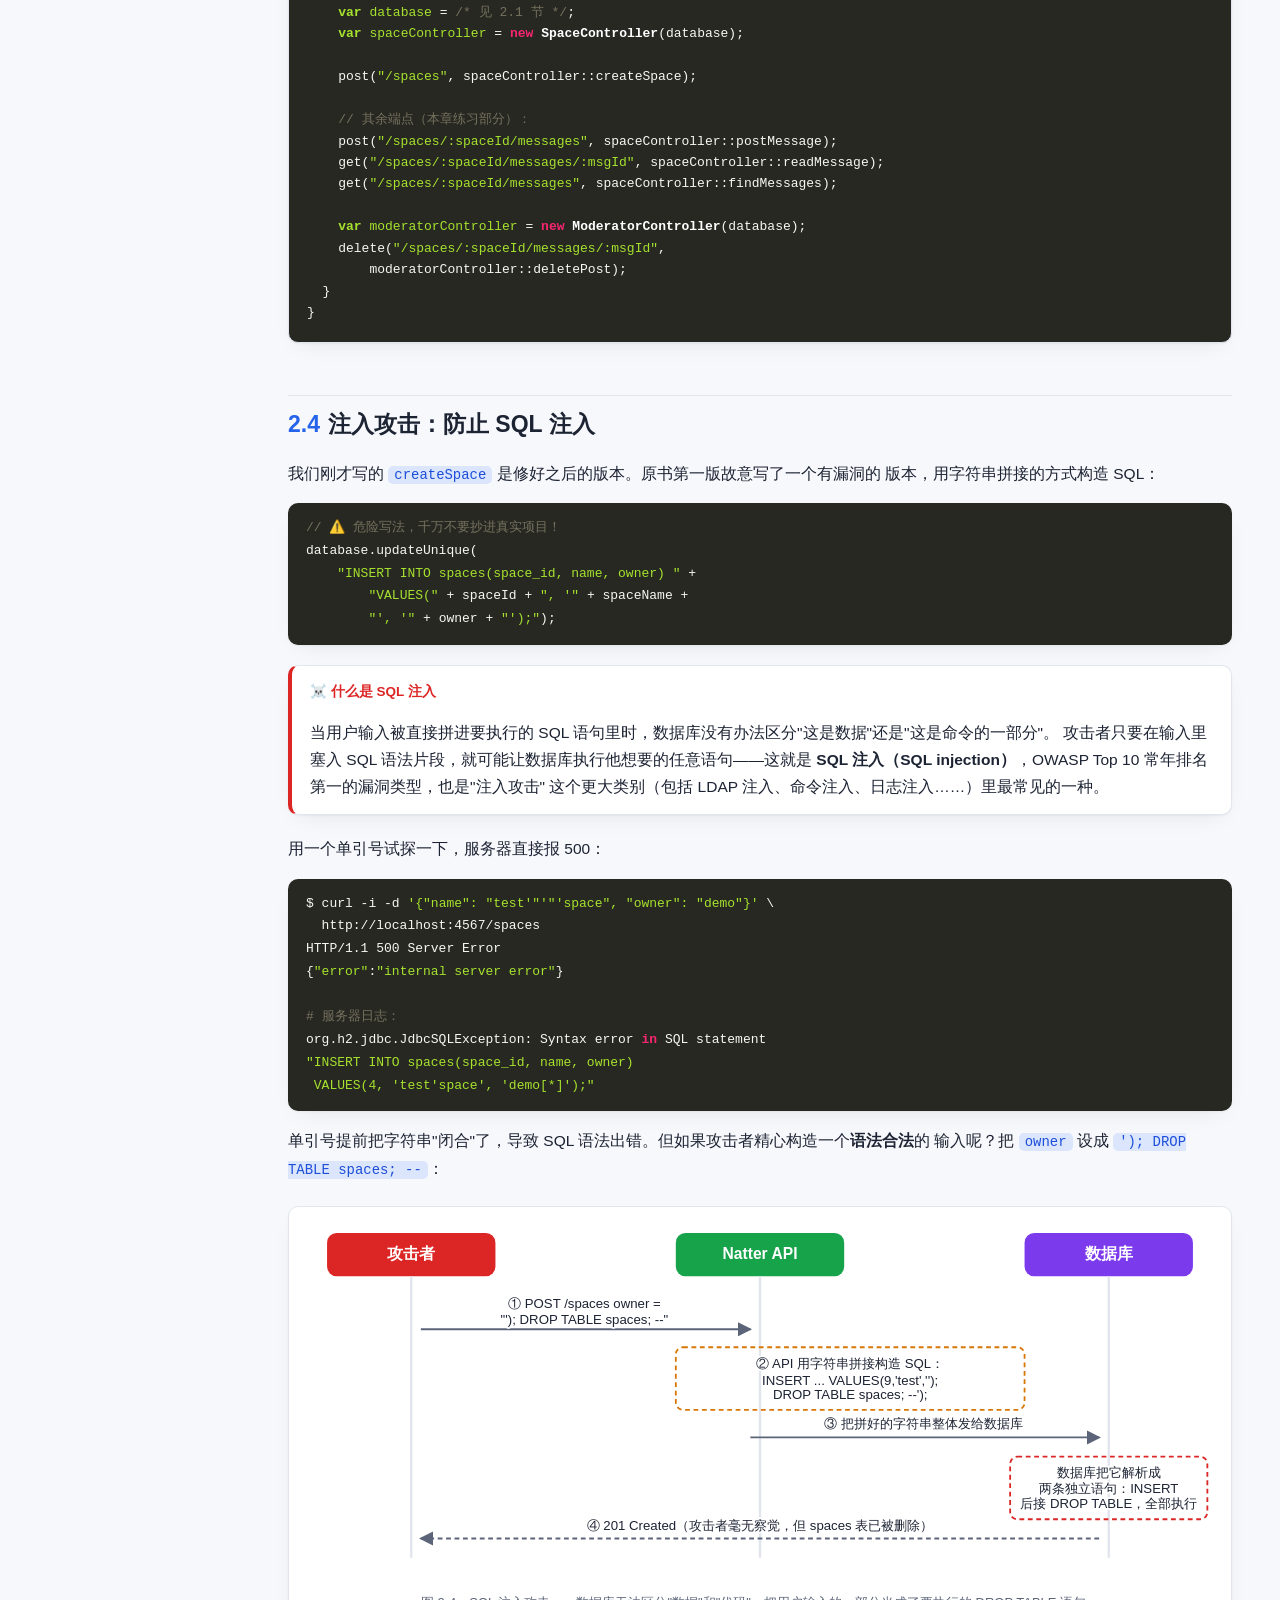
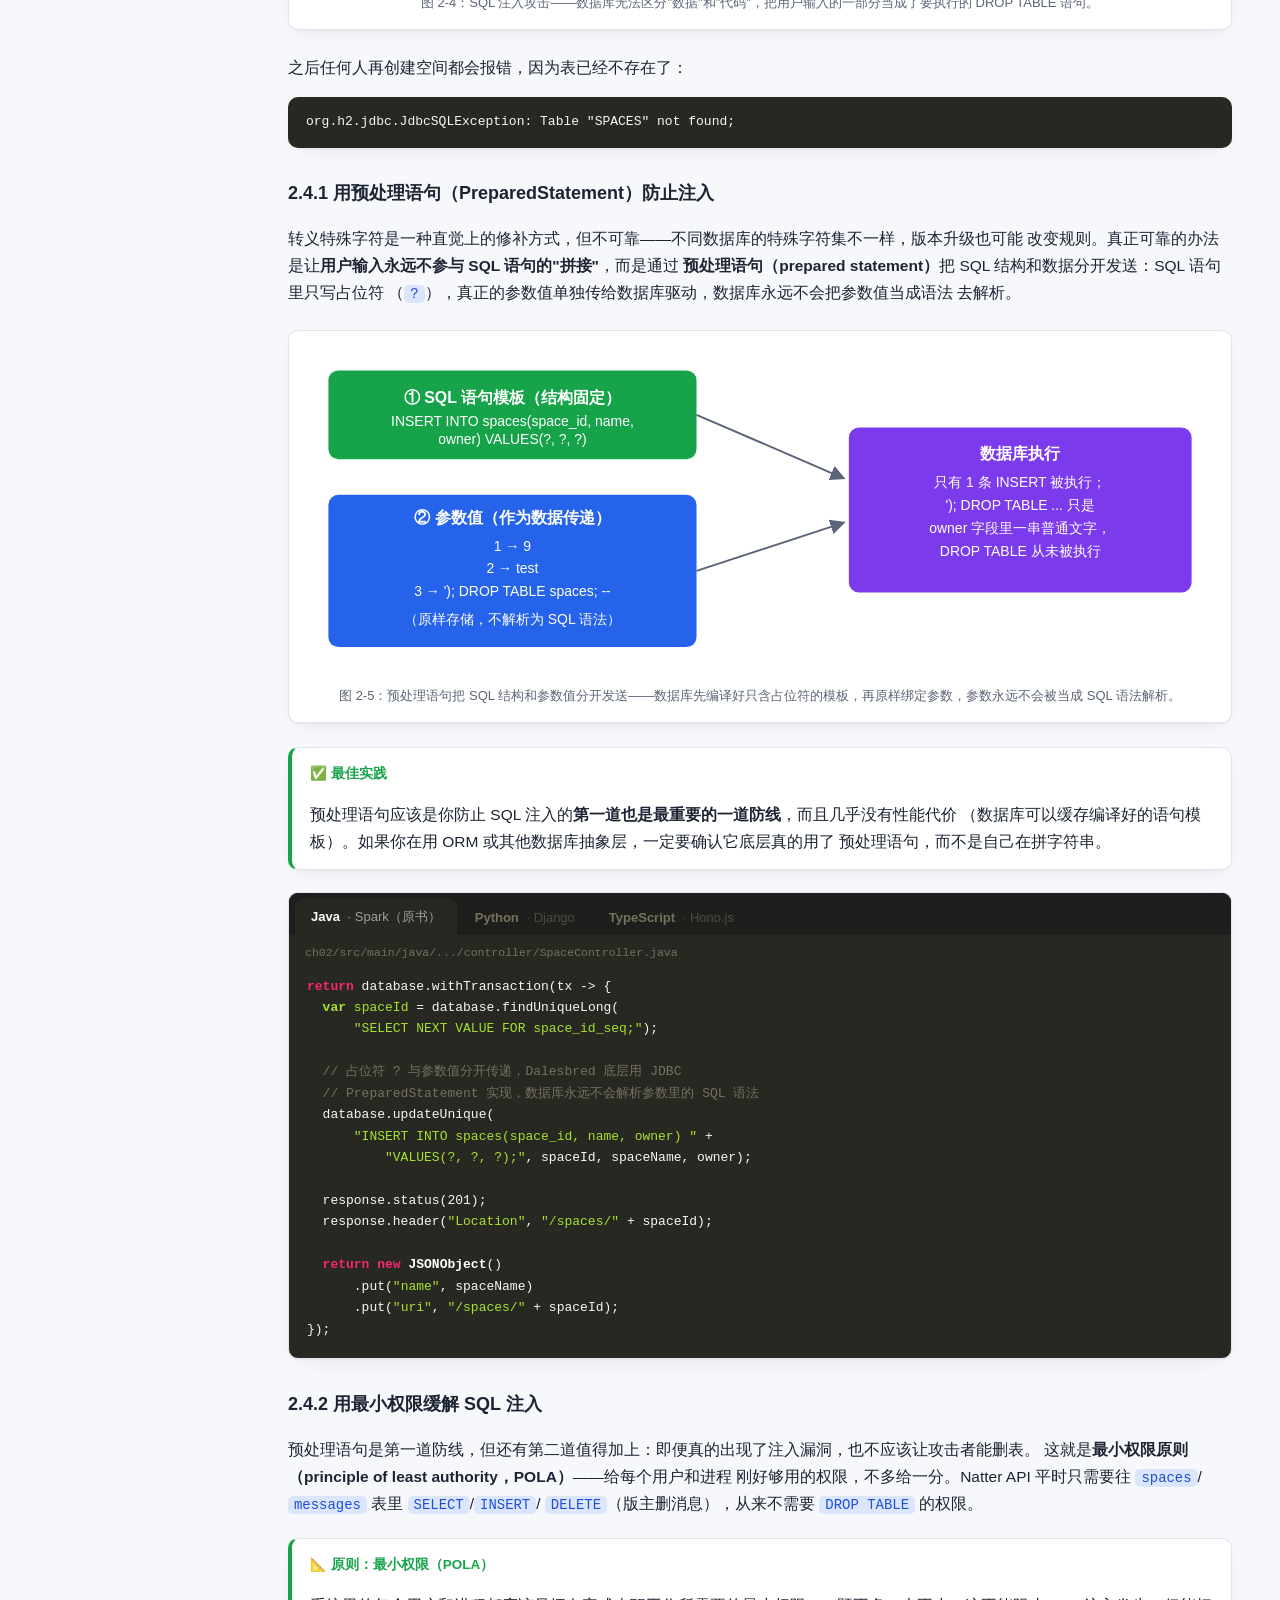
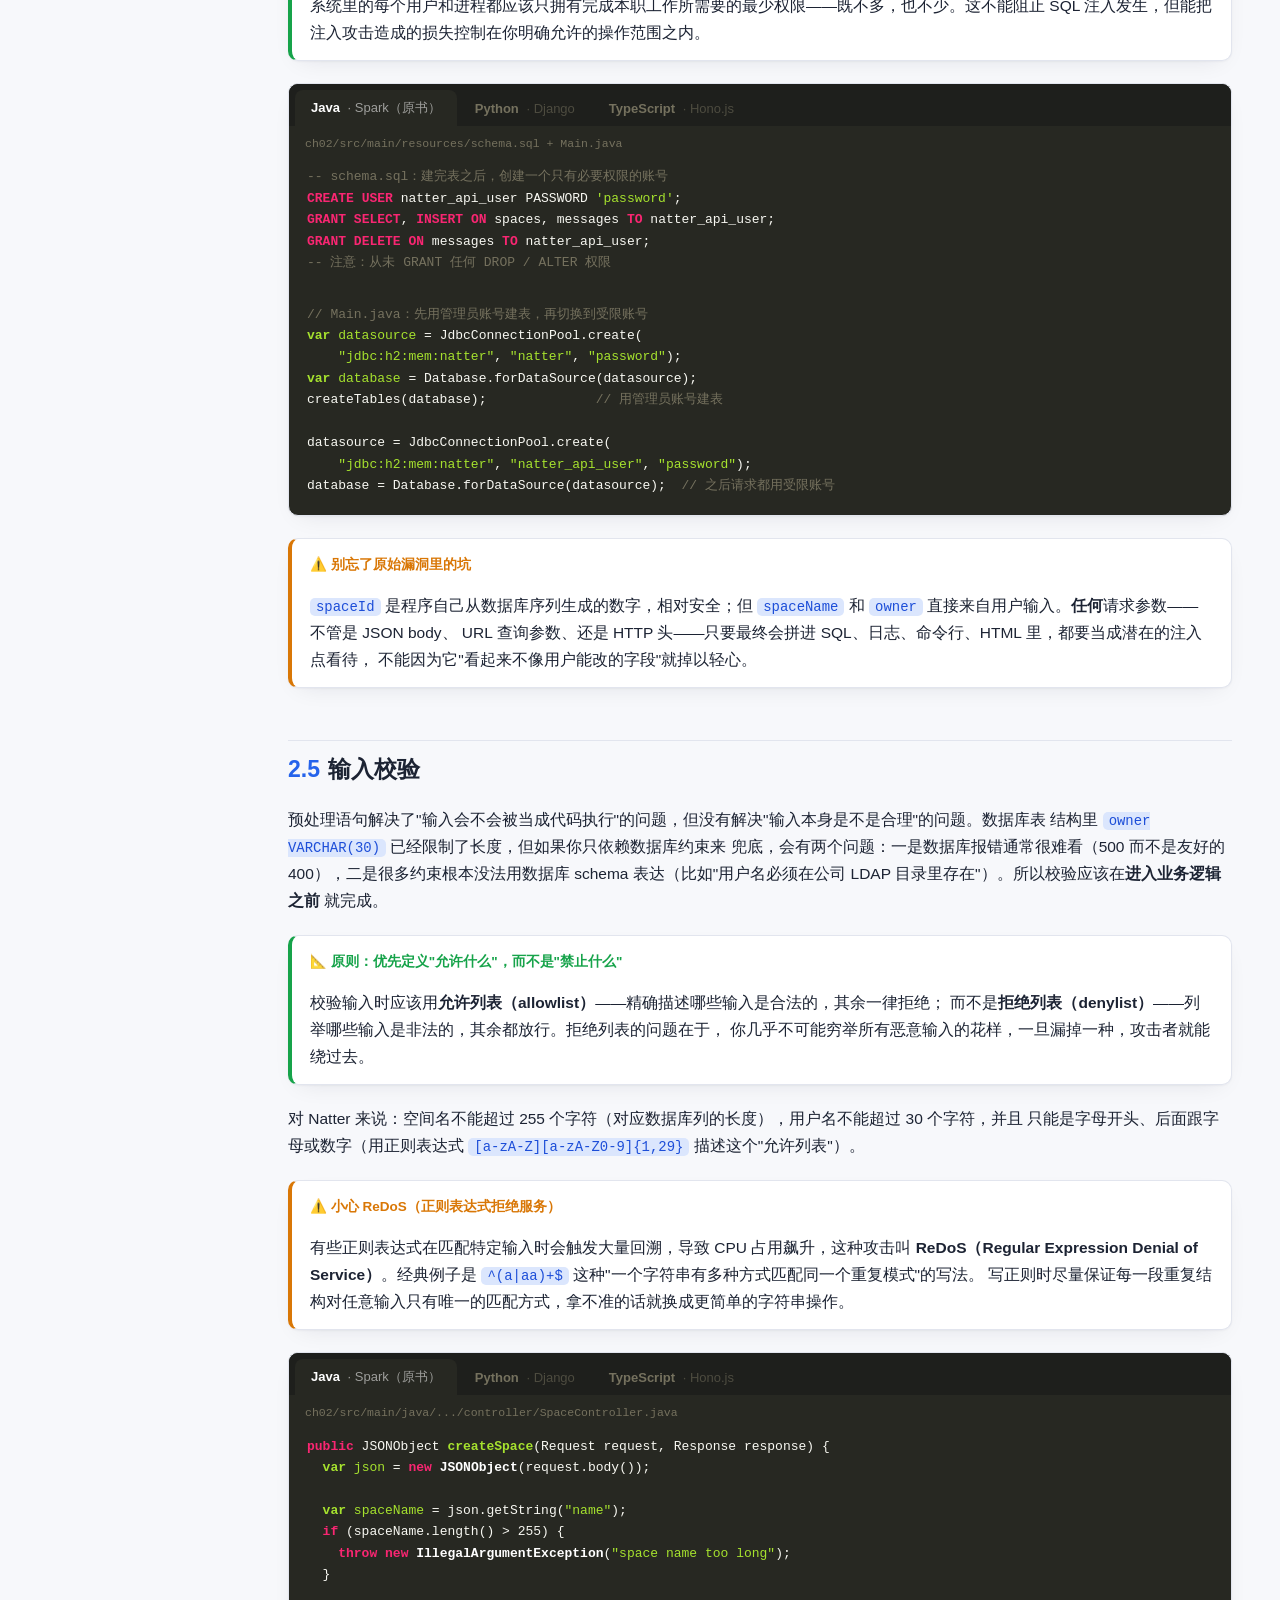
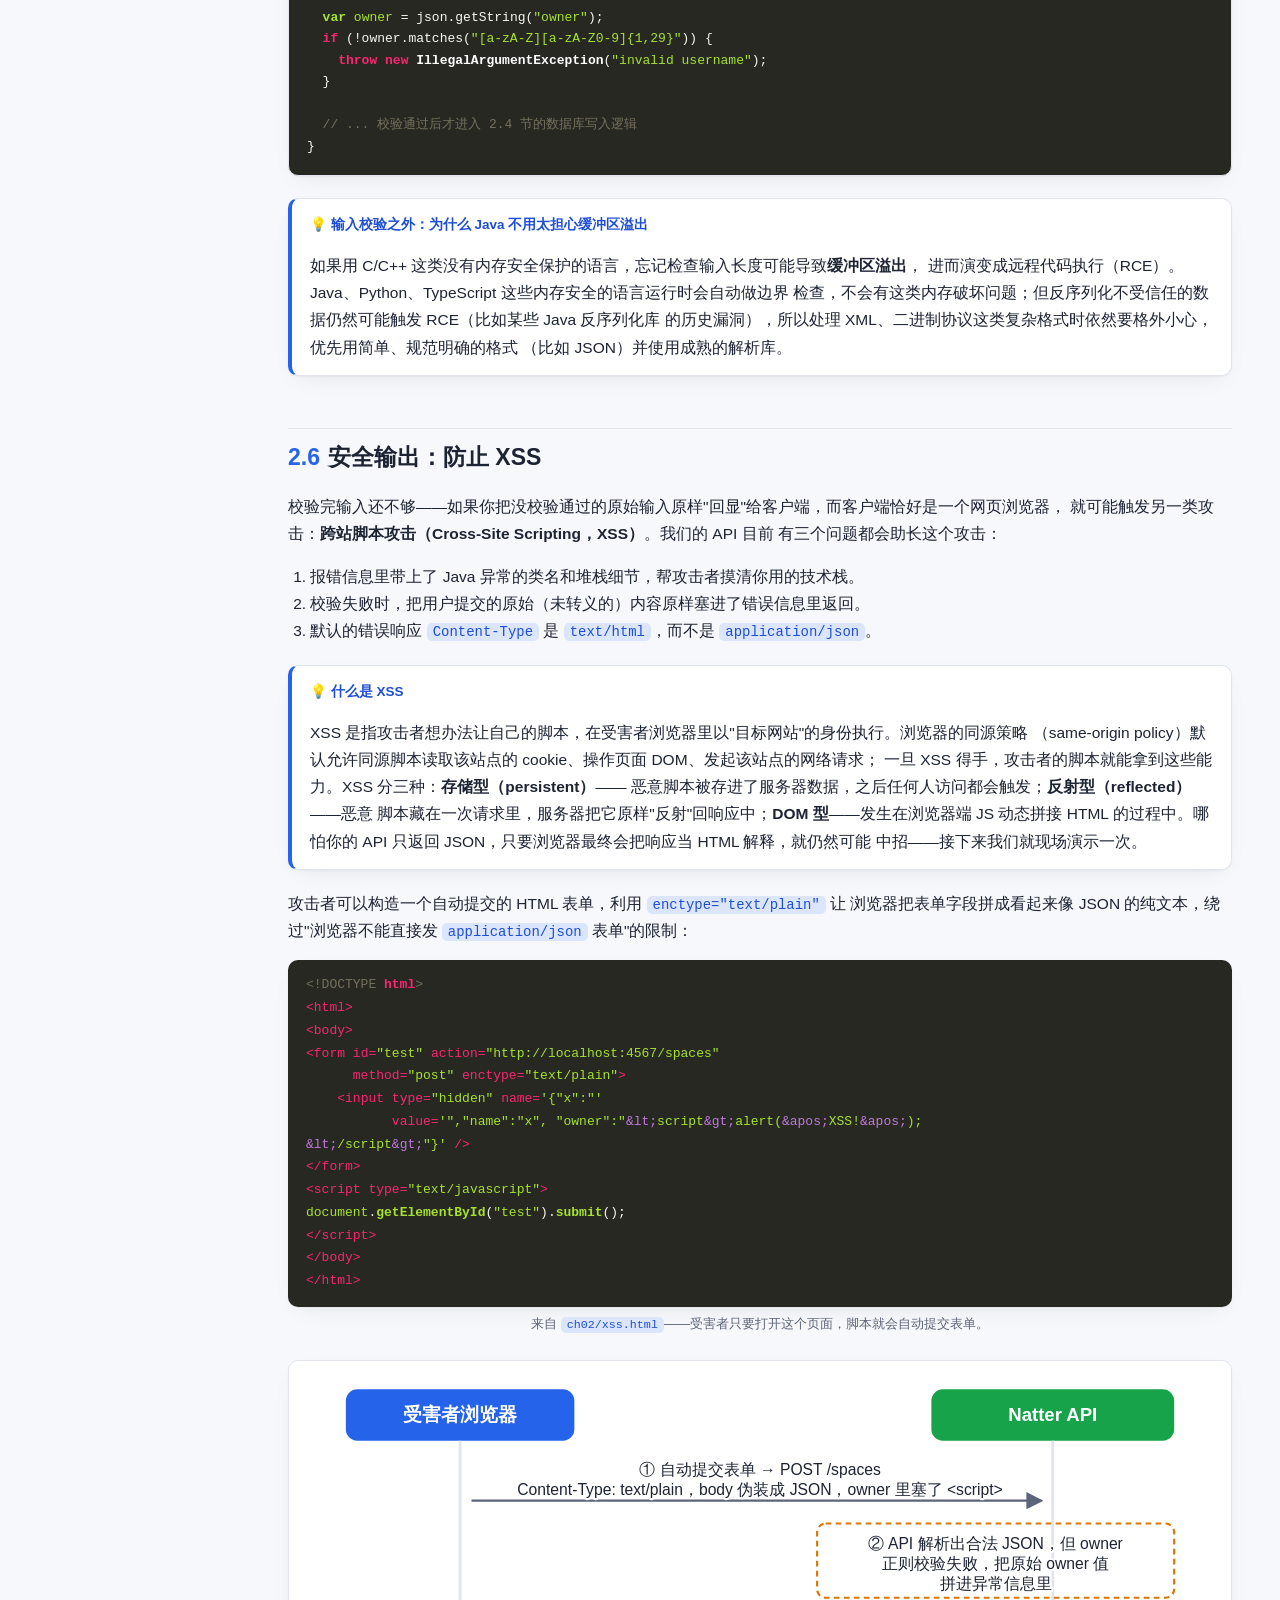
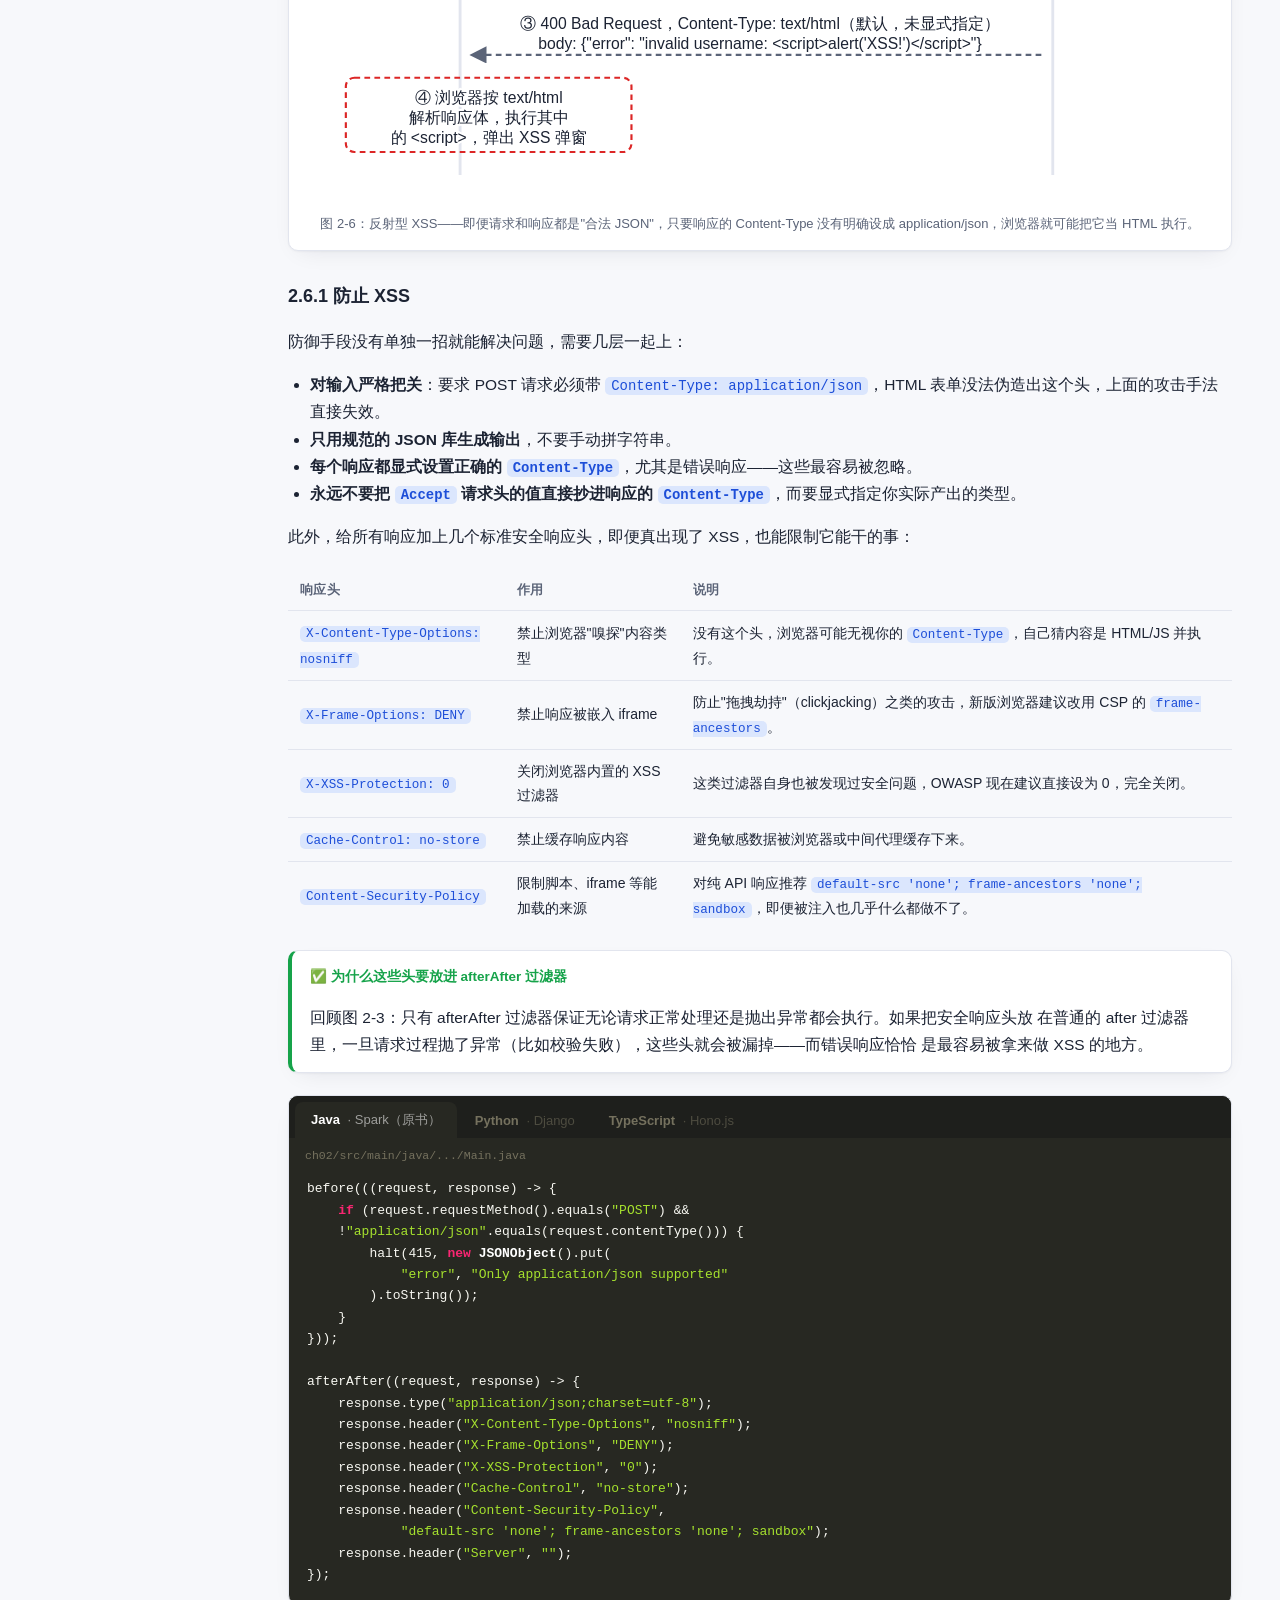
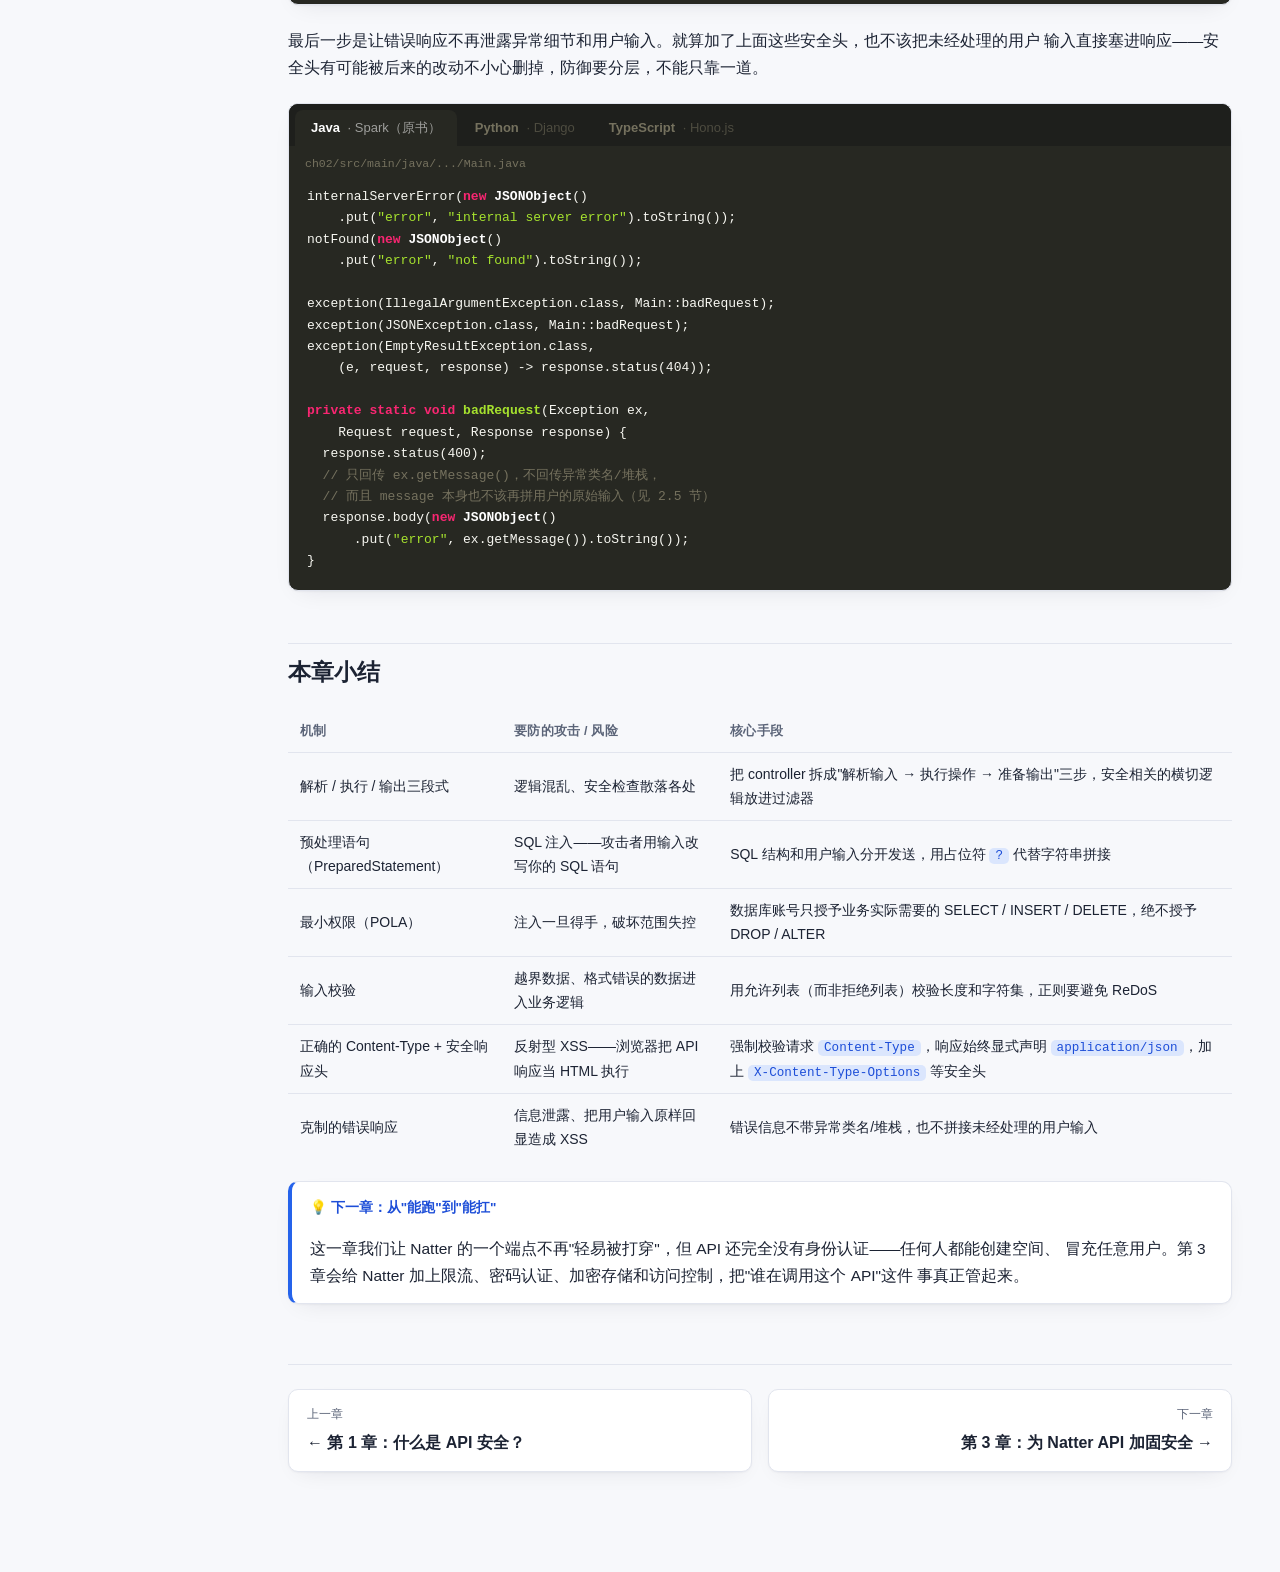
==== commit 36bfd7bc: "Add Monokai syntax highlighting to tutorial code blocks Vendor highlight.js 11.9.0 with its Monokai " ====
--- a/ch02/tutorial.html
+++ b/ch02/tutorial.html
@@ -4,6 +4,7 @@
 <meta charset="utf-8">
 <meta name="viewport" content="width=device-width, initial-scale=1">
 <title>第 2 章：安全的 API 开发 · API 安全实战教程</title>
+<link rel="stylesheet" href="../assets/vendor/highlightjs/monokai.min.css">
 <link rel="stylesheet" href="../assets/tutorial.css">
 </head>
 <body>
@@ -112,7 +113,7 @@
 
     <p>Natter 的数据库只有两张表：<code class="inline">spaces</code>（社交空间）和 <code class="inline">messages</code>（消息）。</p>
 
-    <pre class="plain"><code>CREATE TABLE spaces(
+    <pre class="plain"><code class="language-sql">CREATE TABLE spaces(
     space_id INT PRIMARY KEY,
     name VARCHAR(255) NOT NULL,
     owner VARCHAR(30) NOT NULL
@@ -193,7 +194,7 @@
       </div>
       <div class="tab-panel" data-lang="java">
         <div class="file-path">ch02/src/main/java/.../controller/SpaceController.java</div>
-        <pre><code>public class SpaceController {
+        <pre><code class="language-java">public class SpaceController {
 
   private final Database database;
 
@@ -226,7 +227,7 @@
       </div>
       <div class="tab-panel" data-lang="python">
         <div class="file-path">spaces/models.py + spaces/views.py（教学示例）</div>
-        <pre><code># spaces/models.py
+        <pre><code class="language-python"># spaces/models.py
 from django.db import models
 
 class Space(models.Model):
@@ -257,7 +258,7 @@
       </div>
       <div class="tab-panel" data-lang="js">
         <div class="file-path">src/routes/spaces.ts（教学示例）</div>
-        <pre><code>import { Hono } from 'hono'
+        <pre><code class="language-typescript">import { Hono } from 'hono'
 import { db } from '../db'
 import { spaces } from '../db/schema'
 
@@ -337,7 +338,7 @@
     </figure>
 
     <p>启动服务后可以用 curl 试一下：</p>
-    <pre class="plain"><code>$ curl -i -d '{"name": "test space", "owner": "demo"}' \
+    <pre class="plain"><code class="language-bash">$ curl -i -d '{"name": "test space", "owner": "demo"}' \
   http://localhost:4567/spaces
 
 HTTP/1.1 201 Created
@@ -363,7 +364,7 @@
       </div>
       <div class="tab-panel" data-lang="java">
         <div class="file-path">ch02/src/main/java/.../Main.java（节选）</div>
-        <pre><code>import static spark.Spark.*;
+        <pre><code class="language-java">import static spark.Spark.*;
 
 public class Main {
   public static void main(String... args) throws Exception {
@@ -385,7 +386,7 @@
       </div>
       <div class="tab-panel" data-lang="python">
         <div class="file-path">spaces/urls.py + natter/urls.py（教学示例）</div>
-        <pre><code># spaces/urls.py
+        <pre><code class="language-python"># spaces/urls.py
 from django.urls import path
 from . import views
 
@@ -405,7 +406,7 @@
       </div>
       <div class="tab-panel" data-lang="js">
         <div class="file-path">src/index.ts（教学示例）</div>
-        <pre><code>import { Hono } from 'hono'
+        <pre><code class="language-typescript">import { Hono } from 'hono'
 import spaceRoutes from './routes/spaces'
 import moderatorRoutes from './routes/moderator'
 
@@ -423,7 +424,7 @@
       我们刚才写的 <code class="inline">createSpace</code> 是修好之后的版本。原书第一版故意写了一个有漏洞的
       版本，用字符串拼接的方式构造 SQL：
     </p>
-    <pre class="plain"><code>// ⚠️ 危险写法，千万不要抄进真实项目！
+    <pre class="plain"><code class="language-java">// ⚠️ 危险写法，千万不要抄进真实项目！
 database.updateUnique(
     "INSERT INTO spaces(space_id, name, owner) " +
         "VALUES(" + spaceId + ", '" + spaceName +
@@ -440,7 +441,7 @@
     </div>
 
     <p>用一个单引号试探一下，服务器直接报 500：</p>
-    <pre class="plain"><code>$ curl -i -d '{"name": "test'"'"'space", "owner": "demo"}' \
+    <pre class="plain"><code class="language-bash">$ curl -i -d '{"name": "test'"'"'space", "owner": "demo"}' \
   http://localhost:4567/spaces
 HTTP/1.1 500 Server Error
 {"error":"internal server error"}
@@ -498,7 +499,7 @@
     </figure>
 
     <p>之后任何人再创建空间都会报错，因为表已经不存在了：</p>
-    <pre class="plain"><code>org.h2.jdbc.JdbcSQLException: Table "SPACES" not found;</code></pre>
+    <pre class="plain"><code class="language-plaintext">org.h2.jdbc.JdbcSQLException: Table "SPACES" not found;</code></pre>
 
     <h3>2.4.1 用预处理语句（PreparedStatement）防止注入</h3>
     <p>
@@ -558,7 +559,7 @@
       </div>
       <div class="tab-panel" data-lang="java">
         <div class="file-path">ch02/src/main/java/.../controller/SpaceController.java</div>
-        <pre><code>return database.withTransaction(tx -&gt; {
+        <pre><code class="language-java">return database.withTransaction(tx -&gt; {
   var spaceId = database.findUniqueLong(
       "SELECT NEXT VALUE FOR space_id_seq;");
 
@@ -578,7 +579,7 @@
       </div>
       <div class="tab-panel" data-lang="python">
         <div class="file-path">spaces/views.py（教学示例）</div>
-        <pre><code># 方式一：用 Django ORM，天然参数化，等价于 Java 的 PreparedStatement
+        <pre><code class="language-python"># 方式一：用 Django ORM，天然参数化，等价于 Java 的 PreparedStatement
 space = Space.objects.create(name=space_name, owner=owner)
 # ORM 底层生成的 SQL 大致是：
 #   INSERT INTO spaces (name, owner) VALUES (%s, %s)
@@ -597,7 +598,7 @@
       </div>
       <div class="tab-panel" data-lang="js">
         <div class="file-path">src/routes/spaces.ts（教学示例，better-sqlite3 / drizzle-orm）</div>
-        <pre><code>// 方式一：better-sqlite3 的参数化查询
+        <pre><code class="language-typescript">// 方式一：better-sqlite3 的参数化查询
 const insertSpace = db.prepare(
   'INSERT INTO spaces (space_id, name, owner) VALUES (?, ?, ?)'
 )
@@ -638,12 +639,12 @@
       </div>
       <div class="tab-panel" data-lang="java">
         <div class="file-path">ch02/src/main/resources/schema.sql + Main.java</div>
-        <pre><code>-- schema.sql：建完表之后，创建一个只有必要权限的账号
+        <pre><code class="language-sql">-- schema.sql：建完表之后，创建一个只有必要权限的账号
 CREATE USER natter_api_user PASSWORD 'password';
 GRANT SELECT, INSERT ON spaces, messages TO natter_api_user;
 GRANT DELETE ON messages TO natter_api_user;
 -- 注意：从未 GRANT 任何 DROP / ALTER 权限</code></pre>
-        <pre><code>// Main.java：先用管理员账号建表，再切换到受限账号
+        <pre><code class="language-java">// Main.java：先用管理员账号建表，再切换到受限账号
 var datasource = JdbcConnectionPool.create(
     "jdbc:h2:mem:natter", "natter", "password");
 var database = Database.forDataSource(datasource);
@@ -655,12 +656,12 @@
       </div>
       <div class="tab-panel" data-lang="python">
         <div class="file-path">db/init/01-roles.sql + settings.py（教学示例）</div>
-        <pre><code>-- db/init/01-roles.sql（Postgres 初始化脚本，容器启动时执行）
+        <pre><code class="language-sql">-- db/init/01-roles.sql（Postgres 初始化脚本，容器启动时执行）
 CREATE USER natter_api_user WITH PASSWORD '...';
 REVOKE ALL ON spaces, messages FROM PUBLIC;
 GRANT SELECT, INSERT ON spaces, messages TO natter_api_user;
 GRANT DELETE ON messages TO natter_api_user;</code></pre>
-        <pre><code># settings.py：运行时连接用受限账号
+        <pre><code class="language-python"># settings.py：运行时连接用受限账号
 DATABASES = {
     "default": {
         "ENGINE": "django.db.backends.postgresql",
@@ -677,7 +678,7 @@
       </div>
       <div class="tab-panel" data-lang="js">
         <div class="file-path">src/db/index.ts（教学示例）</div>
-        <pre><code>// 迁移用 drizzle-kit + 管理员连接串：
+        <pre><code class="language-typescript">// 迁移用 drizzle-kit + 管理员连接串：
 //   DATABASE_URL=postgres://natter_admin:...@db/natter drizzle-kit push
 
 // 运行时用受限账号的连接串，权限同上面的 01-roles.sql
@@ -743,7 +744,7 @@
       </div>
       <div class="tab-panel" data-lang="java">
         <div class="file-path">ch02/src/main/java/.../controller/SpaceController.java</div>
-        <pre><code>public JSONObject createSpace(Request request, Response response) {
+        <pre><code class="language-java">public JSONObject createSpace(Request request, Response response) {
   var json = new JSONObject(request.body());
 
   var spaceName = json.getString("name");
@@ -761,7 +762,7 @@
       </div>
       <div class="tab-panel" data-lang="python">
         <div class="file-path">spaces/forms.py + spaces/views.py（教学示例）</div>
-        <pre><code># spaces/forms.py
+        <pre><code class="language-python"># spaces/forms.py
 from django import forms
 from django.core.validators import RegexValidator
 
@@ -790,7 +791,7 @@
       </div>
       <div class="tab-panel" data-lang="js">
         <div class="file-path">src/routes/spaces.ts（教学示例，zod）</div>
-        <pre><code>import { z } from 'zod'
+        <pre><code class="language-typescript">import { z } from 'zod'
 import { HTTPException } from 'hono/http-exception'
 
 const createSpaceSchema = z.object({
@@ -852,7 +853,7 @@
       浏览器把表单字段拼成看起来像 JSON 的纯文本，绕过"浏览器不能直接发 <code class="inline">application/json</code>
       表单"的限制：
     </p>
-    <pre class="plain"><code>&lt;!DOCTYPE html&gt;
+    <pre class="plain"><code class="language-xml">&lt;!DOCTYPE html&gt;
 &lt;html&gt;
 &lt;body&gt;
 &lt;form id="test" action="http://localhost:4567/spaces"
@@ -966,7 +967,7 @@
       </div>
       <div class="tab-panel" data-lang="java">
         <div class="file-path">ch02/src/main/java/.../Main.java</div>
-        <pre><code>before(((request, response) -&gt; {
+        <pre><code class="language-java">before(((request, response) -&gt; {
     if (request.requestMethod().equals("POST") &amp;&amp;
     !"application/json".equals(request.contentType())) {
         halt(415, new JSONObject().put(
@@ -988,7 +989,7 @@
       </div>
       <div class="tab-panel" data-lang="python">
         <div class="file-path">core/middleware.py + settings.py（教学示例）</div>
-        <pre><code># core/middleware.py
+        <pre><code class="language-python"># core/middleware.py
 from django.http import JsonResponse
 
 class EnforceJsonContentTypeMiddleware:
@@ -1010,7 +1011,7 @@
             "default-src 'none'; frame-ancestors 'none'; sandbox"
         )
         return response</code></pre>
-        <pre><code># settings.py：Django 内置的同类安全设置（覆盖大部分场景）
+        <pre><code class="language-python"># settings.py：Django 内置的同类安全设置（覆盖大部分场景）
 MIDDLEWARE = [
     "django.middleware.security.SecurityMiddleware",
     "core.middleware.EnforceJsonContentTypeMiddleware",
@@ -1021,7 +1022,7 @@
       </div>
       <div class="tab-panel" data-lang="js">
         <div class="file-path">src/index.ts（教学示例，hono/secure-headers）</div>
-        <pre><code>import { secureHeaders } from 'hono/secure-headers'
+        <pre><code class="language-typescript">import { secureHeaders } from 'hono/secure-headers'
 import { HTTPException } from 'hono/http-exception'
 
 app.use('*', secureHeaders({
@@ -1062,7 +1063,7 @@
       </div>
       <div class="tab-panel" data-lang="java">
         <div class="file-path">ch02/src/main/java/.../Main.java</div>
-        <pre><code>internalServerError(new JSONObject()
+        <pre><code class="language-java">internalServerError(new JSONObject()
     .put("error", "internal server error").toString());
 notFound(new JSONObject()
     .put("error", "not found").toString());
@@ -1083,12 +1084,12 @@
       </div>
       <div class="tab-panel" data-lang="python">
         <div class="file-path">settings.py + core/views.py（教学示例）</div>
-        <pre><code># settings.py
+        <pre><code class="language-python"># settings.py
 DEBUG = False  # 生产环境必须关闭，否则默认错误页会泄露完整堆栈
 handler400 = "core.views.bad_request"
 handler404 = "core.views.not_found"
 handler500 = "core.views.server_error"</code></pre>
-        <pre><code># core/views.py
+        <pre><code class="language-python"># core/views.py
 from django.http import JsonResponse
 
 def bad_request(request, exception):
@@ -1103,7 +1104,7 @@
       </div>
       <div class="tab-panel" data-lang="js">
         <div class="file-path">src/index.ts（教学示例）</div>
-        <pre><code>import { HTTPException } from 'hono/http-exception'
+        <pre><code class="language-typescript">import { HTTPException } from 'hono/http-exception'
 
 app.onError((err, c) =&gt; {
   if (err instanceof HTTPException) {
@@ -1172,6 +1173,9 @@
     </div>
   </main>
 </div>
+<script src="../assets/vendor/highlightjs/highlight.min.js"></script>
+<script src="../assets/vendor/highlightjs/http.min.js"></script>
+<script src="../assets/vendor/highlightjs/dockerfile.min.js"></script>
 <script src="../assets/tutorial.js"></script>
 </body>
 </html>
--- a/assets/vendor/highlightjs/monokai.min.css
+++ b/assets/vendor/highlightjs/monokai.min.css
@@ -0,0 +1 @@
+pre code.hljs{display:block;overflow-x:auto;padding:1em}code.hljs{padding:3px 5px}.hljs{background:#272822;color:#ddd}.hljs-keyword,.hljs-literal,.hljs-name,.hljs-selector-tag,.hljs-strong,.hljs-tag{color:#f92672}.hljs-code{color:#66d9ef}.hljs-attribute,.hljs-link,.hljs-regexp,.hljs-symbol{color:#bf79db}.hljs-addition,.hljs-built_in,.hljs-bullet,.hljs-emphasis,.hljs-section,.hljs-selector-attr,.hljs-selector-pseudo,.hljs-string,.hljs-subst,.hljs-template-tag,.hljs-template-variable,.hljs-title,.hljs-type,.hljs-variable{color:#a6e22e}.hljs-class .hljs-title,.hljs-title.class_{color:#fff}.hljs-comment,.hljs-deletion,.hljs-meta,.hljs-quote{color:#75715e}.hljs-doctag,.hljs-keyword,.hljs-literal,.hljs-section,.hljs-selector-id,.hljs-selector-tag,.hljs-title,.hljs-type{font-weight:700}
--- a/assets/tutorial.css
+++ b/assets/tutorial.css
@@ -21,9 +21,9 @@
   --c-warn: #d97706;     /* 警告 / 中间人 / 网关 */
   --c-idp: #0891b2;      /* 认证服务器 / IdP / AS */
 
-  --code-bg: #0f1420;
-  --code-text: #dbe4ff;
-  --code-dim: #7a88ad;
+  --code-bg: #272822;
+  --code-text: #f8f8f2;
+  --code-dim: #75715e;
 
   --radius: 10px;
   --shadow: 0 1px 2px rgba(20, 25, 40, .04), 0 8px 24px -12px rgba(20, 25, 40, .12);
@@ -42,8 +42,8 @@
     --accent: #5b8dfb;
     --accent-dim: #1c2a4d;
     --accent-ink: #8fb4ff;
-    --code-bg: #0a0d16;
-    --code-text: #dbe4ff;
+    --code-bg: #272822;
+    --code-text: #f8f8f2;
     --shadow: 0 1px 2px rgba(0,0,0,.3), 0 8px 24px -12px rgba(0,0,0,.5);
   }
 }
@@ -217,7 +217,7 @@
 .code-compare .tab-bar {
   display: flex;
   gap: 2px;
-  background: #060810;
+  background: #1e1f1c;
   padding: 6px 6px 0;
 }
 .code-compare .tab-btn {
@@ -256,6 +256,10 @@
   white-space: pre;
 }
 
+/* Monokai 主题自带内边距和底色，交还给外层 pre 统一控制 */
+.code-compare pre code.hljs,
+pre.plain code.hljs { padding: 0; background: transparent; overflow-x: visible; }
+
 pre.plain {
   background: var(--code-bg);
   border-radius: var(--radius);
